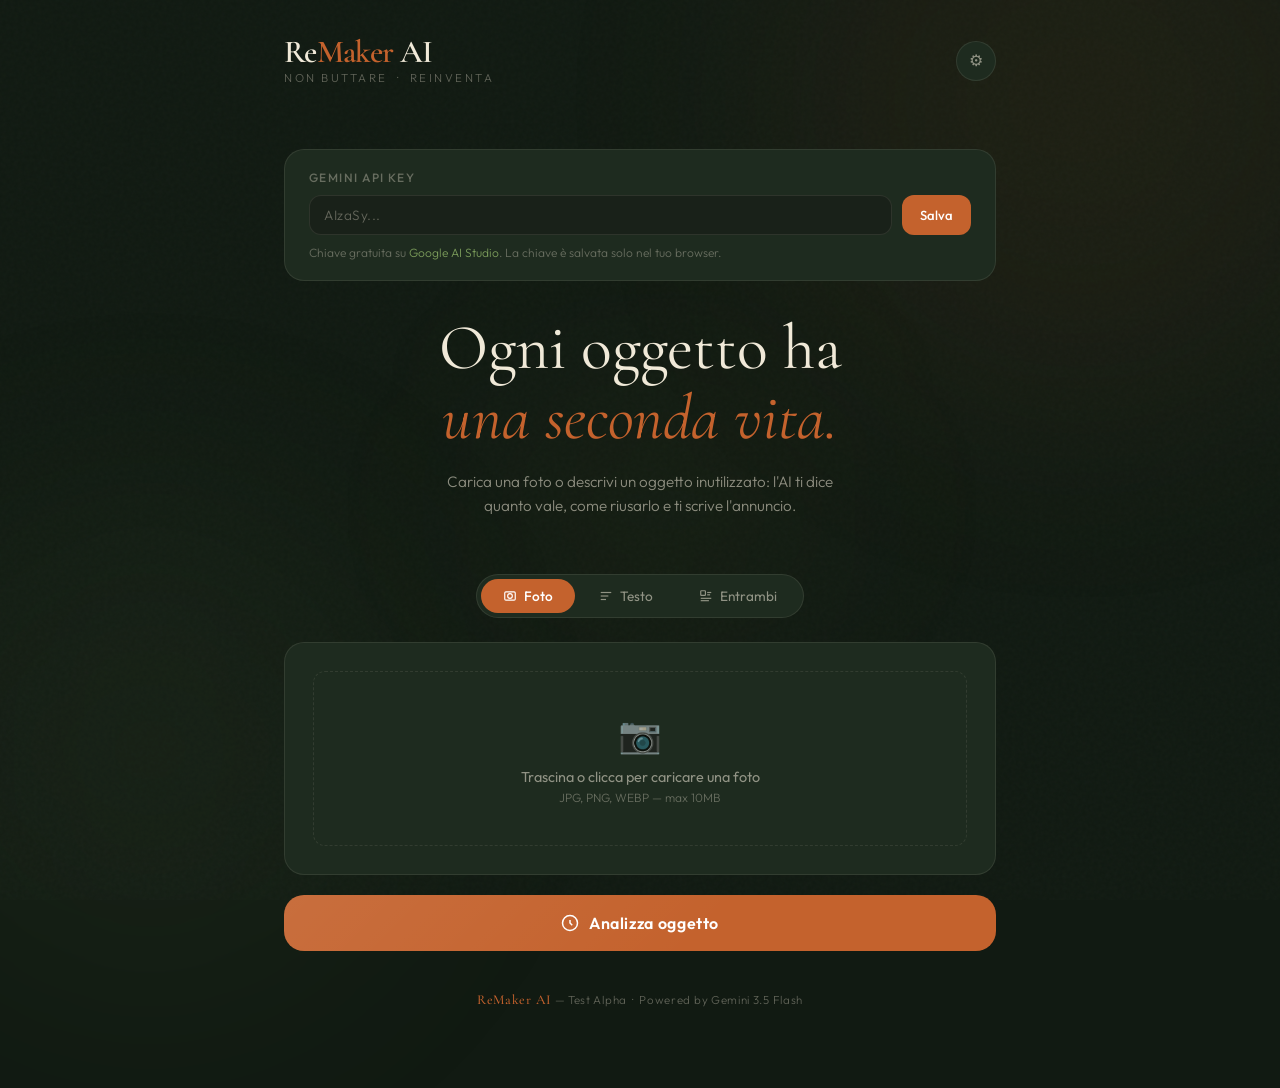
==== remaker-test.html @ a9995016 "Update remaker-test.html" ====
<!DOCTYPE html>
<html lang="it">
<head>
  <meta charset="UTF-8">
  <meta name="viewport" content="width=device-width, initial-scale=1.0, maximum-scale=1.0">
  <title>ReMaker AI — Non buttare. Reinventa.</title>
  <link rel="preconnect" href="https://fonts.googleapis.com">
  <link rel="preconnect" href="https://fonts.gstatic.com" crossorigin>
  <link href="https://fonts.googleapis.com/css2?family=Cormorant+Garamond:ital,wght@0,300;0,400;0,500;0,600;1,300;1,400;1,500&family=Outfit:wght@300;400;500;600&display=swap" rel="stylesheet">

  <style>
    :root {
      --bg:        #111A12;
      --bg2:       #192119;
      --surface:   #1E2B1F;
      --surface2:  #243325;
      --border:    rgba(196,190,170,0.12);
      --cream:     #F0E9D8;
      --cream-dim: rgba(240,233,216,0.55);
      --cream-sub: rgba(240,233,216,0.35);
      --terra:     #C4622D;
      --terra-dim: rgba(196,98,45,0.18);
      --terra-glow:rgba(196,98,45,0.35);
      --olive:     #7A9B5A;
      --olive-dim: rgba(122,155,90,0.15);
      --gold:      #C9A84C;
      --gold-dim:  rgba(201,168,76,0.15);
      --r:         12px;
      --r2:        20px;
    }

    *, *::before, *::after { box-sizing: border-box; margin: 0; padding: 0; }

    html { scroll-behavior: smooth; }

    html, body {
      overflow-x: hidden;
      max-width: 100%;
    }
    body {
      font-family: 'Outfit', sans-serif;
      background: var(--bg);
      color: var(--cream);
      min-height: 100vh;
      position: relative;
    }

    /* ── Noise texture overlay ── */
    body::before {
      content: '';
      position: fixed;
      inset: 0;
      background-image: url("data:image/svg+xml,%3Csvg viewBox='0 0 256 256' xmlns='http://www.w3.org/2000/svg'%3E%3Cfilter id='noise'%3E%3CfeTurbulence type='fractalNoise' baseFrequency='0.9' numOctaves='4' stitchTiles='stitch'/%3E%3C/filter%3E%3Crect width='100%25' height='100%25' filter='url(%23noise)' opacity='1'/%3E%3C/svg%3E");
      opacity: 0.025;
      pointer-events: none;
      z-index: 0;
    }

    /* ── Background orbs ── */
    .orb {
      position: fixed;
      border-radius: 50%;
      filter: blur(120px);
      pointer-events: none;
      z-index: 0;
    }
    .orb-1 { width: 600px; height: 600px; background: rgba(196,98,45,0.07); top: -200px; right: -100px; }
    .orb-2 { width: 500px; height: 500px; background: rgba(122,155,90,0.06); bottom: -100px; left: -100px; }
    .orb-3 { width: 300px; height: 300px; background: rgba(201,168,76,0.04); top: 40%; left: 40%; }

    /* ── Layout ── */
    .wrap {
      position: relative;
      z-index: 1;
      max-width: 760px;
      margin: 0 auto;
      padding: 0 24px 80px;
    }

    /* ── Header ── */
    header {
      display: flex;
      align-items: center;
      justify-content: space-between;
      padding: 36px 0 0;
      margin-bottom: 64px;
    }

    .logo-wrap { display: flex; flex-direction: column; gap: 2px; }

    .logo {
      font-family: 'Cormorant Garamond', serif;
      font-size: 2rem;
      font-weight: 600;
      letter-spacing: -0.02em;
      color: var(--cream);
      line-height: 1;
    }

    .logo span {
      color: var(--terra);
    }

    .tagline {
      font-size: 0.72rem;
      font-weight: 300;
      letter-spacing: 0.22em;
      text-transform: uppercase;
      color: var(--cream-sub);
    }

    .btn-settings {
      background: var(--surface);
      border: 1px solid var(--border);
      color: var(--cream-dim);
      width: 40px; height: 40px;
      border-radius: 50%;
      cursor: pointer;
      display: flex; align-items: center; justify-content: center;
      transition: all 0.2s;
      font-size: 1rem;
      flex-shrink: 0;
    }
    .btn-settings:hover { border-color: var(--terra); color: var(--terra); }

    /* ── Hero copy ── */
    .hero {
      text-align: center;
      margin-bottom: 56px;
    }
    .hero h1 {
      font-family: 'Cormorant Garamond', serif;
      font-size: clamp(2.6rem, 6vw, 4rem);
      font-weight: 400;
      line-height: 1.1;
      color: var(--cream);
      margin-bottom: 16px;
    }
    .hero h1 em {
      font-style: italic;
      color: var(--terra);
    }
    .hero p {
      font-size: 0.95rem;
      font-weight: 300;
      color: var(--cream-dim);
      max-width: 420px;
      margin: 0 auto;
      line-height: 1.6;
    }

    /* ── API Key Panel ── */
    .api-panel {
      background: var(--surface);
      border: 1px solid var(--border);
      border-radius: var(--r2);
      padding: 20px 24px;
      margin-bottom: 32px;
      display: none;
    }
    .api-panel.open { display: block; animation: fadeIn 0.2s ease; }
    .api-panel label {
      display: block;
      font-size: 0.75rem;
      font-weight: 500;
      letter-spacing: 0.12em;
      text-transform: uppercase;
      color: var(--cream-sub);
      margin-bottom: 10px;
    }
    .api-row {
      display: flex;
      gap: 10px;
    }
    .api-row input {
      flex: 1;
      background: var(--bg2);
      border: 1px solid var(--border);
      border-radius: var(--r);
      padding: 10px 14px;
      font-family: 'Outfit', sans-serif;
      font-size: 0.85rem;
      color: var(--cream);
      outline: none;
      transition: border-color 0.2s;
      font-weight: 300;
      letter-spacing: 0.04em;
    }
    .api-row input:focus { border-color: var(--terra); }
    .api-row input::placeholder { color: var(--cream-sub); }
    .btn-save-api {
      background: var(--terra);
      border: none;
      border-radius: var(--r);
      padding: 10px 18px;
      color: white;
      font-family: 'Outfit', sans-serif;
      font-size: 0.82rem;
      font-weight: 500;
      cursor: pointer;
      transition: opacity 0.2s;
      white-space: nowrap;
    }
    .btn-save-api:hover { opacity: 0.85; }
    .api-hint {
      margin-top: 10px;
      font-size: 0.75rem;
      color: var(--cream-sub);
      font-weight: 300;
    }
    .api-hint a { color: var(--olive); text-decoration: none; }
    .api-hint a:hover { text-decoration: underline; }

    /* ── Input mode toggle ── */
    .mode-toggle {
      display: flex;
      background: var(--surface);
      border: 1px solid var(--border);
      border-radius: 999px;
      padding: 4px;
      margin: 0 auto 24px;
      width: fit-content;
      gap: 2px;
    }
    .mode-btn {
      padding: 8px 22px;
      border-radius: 999px;
      border: none;
      background: transparent;
      color: var(--cream-dim);
      font-family: 'Outfit', sans-serif;
      font-size: 0.85rem;
      font-weight: 400;
      cursor: pointer;
      transition: all 0.25s;
      display: flex;
      align-items: center;
      gap: 7px;
    }
    .mode-btn.active {
      background: var(--terra);
      color: white;
      font-weight: 500;
    }

    /* ── Input card ── */
    .input-card {
      background: var(--surface);
      border: 1px solid var(--border);
      border-radius: var(--r2);
      padding: 28px;
      margin-bottom: 20px;
      transition: border-color 0.3s;
    }

    /* Drop zone */
    .drop-zone {
      border: 1.5px dashed var(--border);
      border-radius: var(--r);
      padding: 40px 20px;
      text-align: center;
      cursor: pointer;
      transition: all 0.25s;
      position: relative;
    }
    .drop-zone:hover, .drop-zone.dragover {
      border-color: var(--terra);
      background: var(--terra-dim);
    }
    .drop-zone input[type="file"] {
      position: absolute;
      inset: 0;
      opacity: 0;
      cursor: pointer;
      width: 100%;
      height: 100%;
    }
    .drop-icon {
      font-size: 2.2rem;
      margin-bottom: 12px;
      opacity: 0.6;
    }
    .drop-text-main {
      font-size: 0.9rem;
      font-weight: 400;
      color: var(--cream-dim);
      margin-bottom: 4px;
    }
    .drop-text-sub {
      font-size: 0.75rem;
      color: var(--cream-sub);
      font-weight: 300;
    }

    .preview-wrap {
      position: relative;
      border-radius: var(--r);
      overflow: hidden;
    }
    .preview-wrap img {
      width: 100%;
      max-height: 320px;
      object-fit: cover;
      display: block;
      border-radius: var(--r);
    }
    .preview-remove {
      position: absolute;
      top: 10px; right: 10px;
      background: rgba(0,0,0,0.6);
      border: none;
      border-radius: 50%;
      width: 30px; height: 30px;
      color: white;
      cursor: pointer;
      font-size: 1rem;
      display: flex; align-items: center; justify-content: center;
      transition: background 0.2s;
    }
    .preview-remove:hover { background: var(--terra); }

    /* Text input */
    .text-input-area {
      width: 100%;
      background: var(--bg2);
      border: 1.5px solid var(--border);
      border-radius: var(--r);
      padding: 16px 18px;
      font-family: 'Outfit', sans-serif;
      font-size: 0.9rem;
      font-weight: 300;
      color: var(--cream);
      outline: none;
      resize: none;
      min-height: 140px;
      line-height: 1.6;
      transition: border-color 0.2s;
    }
    .text-input-area:focus { border-color: var(--terra); }
    .text-input-area::placeholder { color: var(--cream-sub); }

    .input-helper {
      margin-top: 10px;
      font-size: 0.75rem;
      color: var(--cream-sub);
      font-weight: 300;
    }

    /* Combined mode: foto + nota */
    .combo-divider {
      display: flex;
      align-items: center;
      gap: 12px;
      margin: 20px 0;
    }
    .combo-divider span {
      font-size: 0.72rem;
      letter-spacing: 0.15em;
      text-transform: uppercase;
      color: var(--cream-sub);
      white-space: nowrap;
    }
    .combo-divider::before, .combo-divider::after {
      content: '';
      flex: 1;
      height: 1px;
      background: var(--border);
    }

    /* ── CTA Button ── */
    .btn-analyze {
      width: 100%;
      background: var(--terra);
      border: none;
      border-radius: var(--r2);
      padding: 18px;
      font-family: 'Outfit', sans-serif;
      font-size: 1rem;
      font-weight: 600;
      letter-spacing: 0.04em;
      color: white;
      cursor: pointer;
      display: flex;
      align-items: center;
      justify-content: center;
      gap: 10px;
      transition: all 0.25s;
      position: relative;
      overflow: hidden;
    }
    .btn-analyze::before {
      content: '';
      position: absolute;
      inset: 0;
      background: linear-gradient(135deg, rgba(255,255,255,0.08) 0%, transparent 60%);
    }
    .btn-analyze:hover { transform: translateY(-1px); box-shadow: 0 8px 32px var(--terra-glow); }
    .btn-analyze:active { transform: translateY(0); }
    .btn-analyze:disabled { opacity: 0.5; cursor: not-allowed; transform: none; box-shadow: none; }

    /* ── Scan Animation ── */
    .scan-state {
      display: none;
      text-align: center;
      padding: 60px 20px;
    }
    .scan-state.visible { display: block; animation: fadeIn 0.4s ease; }

    .scanner {
      width: 120px; height: 120px;
      margin: 0 auto 32px;
      position: relative;
    }
    .scanner-ring {
      position: absolute;
      inset: 0;
      border: 2px solid var(--terra);
      border-radius: 50%;
      border-top-color: transparent;
      animation: spin 1.2s linear infinite;
    }
    .scanner-ring-2 {
      position: absolute;
      inset: 12px;
      border: 1px solid rgba(196,98,45,0.3);
      border-radius: 50%;
      border-bottom-color: transparent;
      animation: spin 2s linear infinite reverse;
    }
    .scanner-dot {
      position: absolute;
      top: 50%; left: 50%;
      transform: translate(-50%, -50%);
      width: 12px; height: 12px;
      background: var(--terra);
      border-radius: 50%;
      animation: pulse 1.5s ease-in-out infinite;
    }
    .scan-label {
      font-size: 0.85rem;
      font-weight: 300;
      color: var(--cream-sub);
      letter-spacing: 0.08em;
    }
    .scan-label span {
      display: inline-block;
      animation: dots 1.5s steps(4, end) infinite;
    }

    /* ── Results ── */
    .results {
      display: none;
      animation: fadeUp 0.5s ease;
    }
    .results.visible { display: block; }

    .results-header {
      display: flex;
      align-items: center;
      justify-content: space-between;
      margin-bottom: 24px;
    }
    .results-title {
      font-family: 'Cormorant Garamond', serif;
      font-size: 1.6rem;
      font-weight: 400;
    }
    .btn-reset {
      background: none;
      border: 1px solid var(--border);
      border-radius: 999px;
      padding: 6px 16px;
      color: var(--cream-sub);
      font-family: 'Outfit', sans-serif;
      font-size: 0.78rem;
      cursor: pointer;
      transition: all 0.2s;
    }
    .btn-reset:hover { border-color: var(--cream-dim); color: var(--cream-dim); }

    /* Object card */
    .obj-card {
      background: var(--surface);
      border: 1px solid var(--border);
      border-radius: var(--r2);
      padding: 24px 28px;
      margin-bottom: 16px;
      display: flex;
      align-items: center;
      gap: 20px;
    }
    .obj-emoji { font-size: 2.4rem; flex-shrink: 0; }
    .obj-info { flex: 1; }
    .obj-name {
      font-family: 'Cormorant Garamond', serif;
      font-size: 1.5rem;
      font-weight: 500;
      line-height: 1.2;
      margin-bottom: 4px;
    }
    .obj-meta {
      display: flex;
      gap: 8px;
      flex-wrap: wrap;
    }
    .tag {
      font-size: 0.7rem;
      font-weight: 500;
      letter-spacing: 0.1em;
      text-transform: uppercase;
      padding: 3px 10px;
      border-radius: 999px;
      border: 1px solid;
    }
    .tag-cat { border-color: rgba(122,155,90,0.4); color: var(--olive); background: var(--olive-dim); }
    .tag-cond { border-color: rgba(201,168,76,0.4); color: var(--gold); background: var(--gold-dim); }

    /* Value card */
    .value-card {
      background: var(--surface);
      border: 1px solid var(--border);
      border-radius: var(--r2);
      padding: 24px 28px;
      margin-bottom: 16px;
    }
    .card-label {
      font-size: 0.72rem;
      font-weight: 500;
      letter-spacing: 0.18em;
      text-transform: uppercase;
      color: var(--cream-sub);
      margin-bottom: 14px;
    }
    .value-range {
      display: flex;
      align-items: baseline;
      gap: 8px;
      margin-bottom: 12px;
    }
    .value-min, .value-max {
      font-family: 'Cormorant Garamond', serif;
      font-size: 2rem;
      font-weight: 500;
      color: var(--terra);
    }
    .value-sep {
      font-family: 'Cormorant Garamond', serif;
      font-size: 1.2rem;
      color: var(--cream-sub);
    }
    .value-bar {
      height: 4px;
      background: var(--surface2);
      border-radius: 2px;
      overflow: hidden;
      margin-bottom: 10px;
    }
    .value-bar-fill {
      height: 100%;
      background: linear-gradient(90deg, var(--olive), var(--terra));
      border-radius: 2px;
      width: 0;
      transition: width 1s ease 0.3s;
    }
    .value-note {
      font-size: 0.78rem;
      color: var(--cream-sub);
      font-weight: 300;
      font-style: italic;
    }

    /* Ideas section */
    .ideas-section { margin-bottom: 16px; }
    .ideas-section .card-label { margin-bottom: 14px; }
    .ideas-grid {
      display: grid;
      grid-template-columns: 1fr 1fr;
      gap: 12px;
    }
    @media (max-width: 520px) {
      .ideas-grid { grid-template-columns: 1fr; }
      .wrap { padding: 0 16px 80px; }
      .history-section { padding: 0 16px; }
      .nav { padding: 0 16px; }
      .hero h1 { font-size: 2rem; }
      .mode-btns { gap: 6px; }
      .btn-mode { padding: 8px 12px; font-size: 0.8rem; }
      .publish-btns { gap: 6px; }
      .btn-publish { padding: 6px 10px; font-size: 0.75rem; }
      .obj-card { gap: 12px; }
      .obj-emoji { font-size: 2.2rem; }
      .listing-card { padding: 18px 16px; }
      .value-card { padding: 18px 16px; }
      .idea-card { padding: 14px 14px; }
      .history-item { padding: 10px 12px; gap: 10px; }
    }

    .idea-card {
      background: var(--surface);
      border: 1px solid var(--border);
      border-radius: var(--r);
      padding: 16px 18px;
      transition: all 0.2s;
      cursor: default;
    }
    .idea-card:hover {
      border-color: rgba(196,98,45,0.3);
      transform: translateY(-2px);
    }
    .idea-top {
      display: flex;
      align-items: flex-start;
      justify-content: space-between;
      gap: 8px;
      margin-bottom: 8px;
    }
    .idea-title {
      font-size: 0.88rem;
      font-weight: 500;
      line-height: 1.3;
      flex: 1;
    }
    .tag-idea {
      font-size: 0.62rem;
      font-weight: 600;
      letter-spacing: 0.1em;
      text-transform: uppercase;
      padding: 2px 8px;
      border-radius: 999px;
      white-space: nowrap;
      flex-shrink: 0;
    }
    .tag-vendi   { background: rgba(201,168,76,0.15); color: var(--gold); border: 1px solid rgba(201,168,76,0.3); }
    .tag-dona    { background: rgba(122,155,90,0.15); color: var(--olive); border: 1px solid rgba(122,155,90,0.3); }
    .tag-trasforma { background: rgba(196,98,45,0.15); color: var(--terra); border: 1px solid rgba(196,98,45,0.3); }
    .tag-ripara  { background: rgba(100,160,200,0.12); color: #7ab8d4; border: 1px solid rgba(100,160,200,0.25); }

    .idea-desc {
      font-size: 0.78rem;
      color: var(--cream-dim);
      font-weight: 300;
      line-height: 1.5;
    }
    .diff-dots {
      display: flex;
      gap: 3px;
      margin-top: 10px;
    }
    .diff-dot {
      width: 5px; height: 5px;
      border-radius: 50%;
      background: var(--surface2);
      border: 1px solid var(--border);
    }
    .diff-dot.active { background: var(--terra); border-color: var(--terra); }

    /* Listing card */
    .listing-card {
      background: var(--surface);
      border: 1px solid var(--border);
      border-radius: var(--r2);
      padding: 24px 28px;
      margin-bottom: 16px;
    }
    .listing-head {
      display: flex;
      justify-content: space-between;
      align-items: center;
      margin-bottom: 14px;
    }
    .listing-title {
      font-family: 'Cormorant Garamond', serif;
      font-size: 1.25rem;
      font-weight: 500;
      line-height: 1.3;
    }
    .btn-copy {
      background: none;
      border: 1px solid var(--border);
      border-radius: var(--r);
      padding: 6px 14px;
      color: var(--cream-sub);
      font-family: 'Outfit', sans-serif;
      font-size: 0.75rem;
      cursor: pointer;
      transition: all 0.2s;
      display: flex;
      align-items: center;
      gap: 6px;
      flex-shrink: 0;
    }
    .btn-copy:hover { border-color: var(--terra); color: var(--terra); }
    .btn-copy.copied { border-color: var(--olive); color: var(--olive); }

    .listing-body {
      font-size: 0.85rem;
      color: var(--cream-dim);
      font-weight: 300;
      line-height: 1.7;
      white-space: pre-wrap;
      background: var(--bg2);
      border-radius: var(--r);
      padding: 14px 16px;
      margin-bottom: 14px;
    }
    .listing-price {
      display: flex;
      align-items: center;
      gap: 10px;
    }
    .listing-price-label {
      font-size: 0.75rem;
      color: var(--cream-sub);
      text-transform: uppercase;
      letter-spacing: 0.1em;
    }
    .listing-price-val {
      font-family: 'Cormorant Garamond', serif;
      font-size: 1.3rem;
      font-weight: 500;
      color: var(--terra);
    }
    .hashtags {
      display: flex;
      flex-wrap: wrap;
      gap: 6px;
      margin-top: 12px;
    }
    .hashtag {
      font-size: 0.72rem;
      color: var(--olive);
      background: var(--olive-dim);
      border: 1px solid rgba(122,155,90,0.25);
      border-radius: 999px;
      padding: 3px 10px;
      font-weight: 400;
    }

    /* Error */
    .error-box {
      display: none;
      background: rgba(196,98,45,0.1);
      border: 1px solid rgba(196,98,45,0.3);
      border-radius: var(--r);
      padding: 14px 18px;
      margin-top: 16px;
      font-size: 0.85rem;
      color: #e8856a;
      font-weight: 300;
      line-height: 1.5;
    }
    .error-box.visible { display: block; }

    /* Footer */
    footer {
      text-align: center;
      padding: 40px 0 0;
      font-size: 0.72rem;
      color: var(--cream-sub);
      font-weight: 300;
      letter-spacing: 0.06em;
    }
    footer strong {
      color: var(--terra);
      font-weight: 500;
      font-family: 'Cormorant Garamond', serif;
      font-size: 0.85rem;
    }

    /* ── Animations ── */
    @keyframes spin {
      to { transform: rotate(360deg); }
    }
    @keyframes pulse {
      0%, 100% { opacity: 1; transform: translate(-50%, -50%) scale(1); }
      50% { opacity: 0.4; transform: translate(-50%, -50%) scale(0.6); }
    }
    @keyframes dots {
      0%   { content: ''; }
      25%  { content: '.'; }
      50%  { content: '..'; }
      75%  { content: '...'; }
    }
    @keyframes fadeIn {
      from { opacity: 0; }
      to   { opacity: 1; }
    }
    @keyframes fadeUp {
      from { opacity: 0; transform: translateY(20px); }
      to   { opacity: 1; transform: translateY(0); }
    }

    /* ── File protocol banner ── */
    .file-banner {
      display: none;
      position: fixed;
      top: 0; left: 0; right: 0;
      background: var(--terra);
      color: white;
      padding: 12px 20px;
      font-size: 0.82rem;
      font-weight: 400;
      text-align: center;
      z-index: 200;
      line-height: 1.5;
    }
    .file-banner.show { display: block; }
    .file-banner strong { font-weight: 600; }
    .file-banner code {
      background: rgba(0,0,0,0.25);
      border-radius: 4px;
      padding: 1px 7px;
      font-size: 0.8rem;
      font-family: monospace;
    }

    /* ── Ricambi & Accessori ── */
    .spare-card {
      background: var(--surface);
      border: 1px solid var(--border);
      border-radius: var(--r2);
      padding: 24px 28px;
      margin-bottom: 16px;
    }
    .spare-desc {
      font-size: 0.83rem;
      color: var(--cream-dim);
      margin-bottom: 16px;
      line-height: 1.5;
    }
    .spare-chips {
      display: flex;
      flex-wrap: wrap;
      gap: 8px;
      margin-bottom: 18px;
    }
    .spare-chip {
      background: var(--surface2);
      border: 1px solid var(--border);
      border-radius: 999px;
      padding: 5px 14px;
      font-size: 0.78rem;
      color: var(--cream);
      cursor: pointer;
      transition: all 0.2s;
      font-family: 'Outfit', sans-serif;
    }
    .spare-chip:hover { border-color: var(--accent); color: var(--accent); }
    .spare-chip.active { background: var(--accent); border-color: var(--accent); color: #fff; }
    .spare-markets {
      display: flex;
      flex-wrap: wrap;
      gap: 8px;
    }
    .spare-market-btn {
      display: flex;
      align-items: center;
      gap: 6px;
      text-decoration: none;
      border: 1px solid var(--border);
      border-radius: 999px;
      padding: 7px 14px;
      font-size: 0.8rem;
      font-family: 'Outfit', sans-serif;
      font-weight: 500;
      color: var(--cream);
      background: var(--surface2);
      transition: all 0.2s;
    }
    .spare-market-btn:hover { transform: translateY(-1px); box-shadow: 0 4px 12px rgba(0,0,0,0.3); border-color: var(--accent); color: var(--accent); }

    /* ── Publish buttons ── */
    .publish-label {
      font-size: 0.72rem;
      color: var(--cream-dim);
      text-transform: uppercase;
      letter-spacing: 0.08em;
      margin-top: 18px;
      margin-bottom: 10px;
    }
    .publish-btns {
      display: flex;
      flex-wrap: wrap;
      gap: 8px;
    }
    .btn-publish {
      display: flex;
      align-items: center;
      gap: 6px;
      border: 1px solid var(--border);
      border-radius: 999px;
      padding: 7px 14px;
      font-size: 0.8rem;
      font-family: 'Outfit', sans-serif;
      font-weight: 500;
      cursor: pointer;
      transition: all 0.2s;
      background: var(--surface2);
      color: var(--cream);
    }
    .btn-publish:hover { transform: translateY(-1px); box-shadow: 0 4px 12px rgba(0,0,0,0.3); }
    .btn-subito:hover  { border-color: #e84118; color: #e84118; }
    .btn-vinted:hover  { border-color: #09b1ba; color: #09b1ba; }
    .btn-meta:hover    { border-color: #1877f2; color: #1877f2; }
    .btn-ebay:hover    { border-color: #e53238; color: #e53238; }

    /* ── History ── */
    .history-section {
      max-width: 640px;
      margin: 0 auto 60px;
      padding: 0 24px;
      display: none;
    }
    .history-section.visible { display: block; }
    .history-header {
      display: flex;
      align-items: center;
      justify-content: space-between;
      margin-bottom: 16px;
    }
    .history-title {
      font-family: 'Outfit', sans-serif;
      font-size: 1rem;
      font-weight: 600;
      color: var(--cream);
      letter-spacing: 0.02em;
    }
    .btn-clear-history {
      background: none;
      border: 1px solid var(--border);
      color: var(--cream-dim);
      font-size: 0.75rem;
      padding: 4px 12px;
      border-radius: 999px;
      cursor: pointer;
      font-family: 'Outfit', sans-serif;
      transition: all 0.2s;
    }
    .btn-clear-history:hover { border-color: var(--accent); color: var(--accent); }
    .history-list { display: flex; flex-direction: column; gap: 10px; }
    .history-item {
      background: var(--surface);
      border: 1px solid var(--border);
      border-radius: 14px;
      padding: 14px 16px;
      display: flex;
      align-items: center;
      gap: 14px;
      cursor: pointer;
      transition: border-color 0.2s, background 0.2s;
    }
    .history-item:hover { border-color: var(--accent); background: var(--surface2); }
    .history-emoji { font-size: 1.8rem; flex-shrink: 0; }
    .history-info { flex: 1; min-width: 0; }
    .history-name {
      font-family: 'Outfit', sans-serif;
      font-weight: 600;
      font-size: 0.9rem;
      color: var(--cream);
      white-space: nowrap;
      overflow: hidden;
      text-overflow: ellipsis;
    }
    .history-meta {
      font-size: 0.75rem;
      color: var(--cream-dim);
      margin-top: 2px;
      display: flex;
      gap: 8px;
      align-items: center;
    }
    .history-price {
      font-family: 'Outfit', sans-serif;
      font-weight: 700;
      font-size: 0.85rem;
      color: var(--accent);
      flex-shrink: 0;
    }
    .history-del {
      background: none;
      border: none;
      color: var(--cream-dim);
      cursor: pointer;
      padding: 4px;
      font-size: 1rem;
      line-height: 1;
      opacity: 0.4;
      transition: opacity 0.2s;
      flex-shrink: 0;
    }
    .history-del:hover { opacity: 1; }

    /* ── Notification toast ── */
    .toast {
      position: fixed;
      bottom: 30px;
      left: 50%;
      transform: translateX(-50%) translateY(20px);
      background: var(--surface2);
      border: 1px solid var(--border);
      border-radius: 999px;
      padding: 10px 20px;
      font-size: 0.82rem;
      color: var(--cream-dim);
      opacity: 0;
      transition: all 0.3s;
      pointer-events: none;
      z-index: 100;
      white-space: nowrap;
      max-width: calc(100vw - 48px);
    }
    .toast.show {
      opacity: 1;
      transform: translateX(-50%) translateY(0);
    }
  </style>
</head>

<body>
  <!-- File:// protocol warning -->
  <div class="file-banner" id="fileBanner">
    ⚠ <strong>Attenzione:</strong> stai aprendo il file direttamente dal disco. Chrome blocca le chiamate API in questo modo.
    Avvia un server locale: apri il Terminale nella cartella del file e digita <code>python3 -m http.server 8080</code>,
    poi vai su <code>http://localhost:8080/remaker-test.html</code>
    — oppure carica il file su <strong>Cloudflare Pages</strong>.
  </div>

  <div class="orb orb-1"></div>
  <div class="orb orb-2"></div>
  <div class="orb orb-3"></div>

  <div class="wrap">

    <!-- Header -->
    <header>
      <div class="logo-wrap">
        <div class="logo">Re<span>Maker</span> AI</div>
        <div class="tagline">Non buttare &nbsp;·&nbsp; Reinventa</div>
      </div>
      <button class="btn-settings" id="btnSettings" title="Impostazioni API">⚙</button>
    </header>

    <!-- API Key panel -->
    <div class="api-panel" id="apiPanel">
      <label>Gemini API Key</label>
      <div class="api-row">
        <input type="password" id="apiKeyInput" placeholder="AIzaSy..." autocomplete="off">
        <button class="btn-save-api" onclick="saveApiKey()">Salva</button>
      </div>
      <div class="api-hint">
        Chiave gratuita su <a href="https://aistudio.google.com/app/apikey" target="_blank">Google AI Studio</a>.
        La chiave è salvata solo nel tuo browser.
      </div>
    </div>

    <!-- Hero -->
    <div class="hero">
      <h1>Ogni oggetto ha<br><em>una seconda vita.</em></h1>
      <p>Carica una foto o descrivi un oggetto inutilizzato: l'AI ti dice quanto vale, come riusarlo e ti scrive l'annuncio.</p>
    </div>

    <!-- Input section -->
    <div id="inputSection">

      <!-- Mode toggle -->
      <div class="mode-toggle">
        <button class="mode-btn active" id="btnFoto" onclick="setMode('foto')">
          <svg width="14" height="14" viewBox="0 0 24 24" fill="none" stroke="currentColor" stroke-width="2"><rect x="3" y="5" width="18" height="14" rx="2"/><circle cx="12" cy="12" r="4"/></svg>
          Foto
        </button>
        <button class="mode-btn" id="btnTesto" onclick="setMode('testo')">
          <svg width="14" height="14" viewBox="0 0 24 24" fill="none" stroke="currentColor" stroke-width="2"><line x1="3" y1="6" x2="21" y2="6"/><line x1="3" y1="12" x2="16" y2="12"/><line x1="3" y1="18" x2="12" y2="18"/></svg>
          Testo
        </button>
        <button class="mode-btn" id="btnEntrambi" onclick="setMode('entrambi')">
          <svg width="14" height="14" viewBox="0 0 24 24" fill="none" stroke="currentColor" stroke-width="2"><rect x="3" y="3" width="8" height="8" rx="1"/><line x1="14" y1="6" x2="21" y2="6"/><line x1="14" y1="10" x2="19" y2="10"/><line x1="3" y1="16" x2="21" y2="16"/><line x1="3" y1="20" x2="17" y2="20"/></svg>
          Entrambi
        </button>
      </div>

      <div class="input-card">
        <!-- Photo input -->
        <div id="photoSection">
          <div class="drop-zone" id="dropZone">
            <input type="file" accept="image/*" id="fileInput" onchange="handleFile(this.files[0])">
            <div class="drop-icon">📷</div>
            <div class="drop-text-main">Trascina o clicca per caricare una foto</div>
            <div class="drop-text-sub">JPG, PNG, WEBP — max 10MB</div>
          </div>
          <div id="previewSection" style="display:none">
            <div class="preview-wrap">
              <img id="previewImg" src="" alt="anteprima">
              <button class="preview-remove" onclick="removeImage()" title="Rimuovi">✕</button>
            </div>
          </div>
        </div>

        <!-- Divider (entrambi mode) -->
        <div class="combo-divider" id="comboDivider" style="display:none">
          <span>aggiungi una nota</span>
        </div>

        <!-- Text input -->
        <div id="textSection" style="display:none">
          <textarea class="text-input-area" id="textInput"
            placeholder="es. Vecchia chitarra acustica anni '80, corde rotte, qualche graffio sulla cassa, custodia originale inclusa..."></textarea>
          <div class="input-helper">Più dettagli dai, migliori saranno le idee.</div>
        </div>
      </div>

      <button class="btn-analyze" id="btnAnalyze" onclick="analyze()">
        <svg width="18" height="18" viewBox="0 0 24 24" fill="none" stroke="currentColor" stroke-width="2">
          <circle cx="12" cy="12" r="10"/>
          <path d="M12 8v4l3 3"/>
        </svg>
        Analizza oggetto
      </button>

      <div class="error-box" id="errorBox"></div>
    </div>

    <!-- Scan loading -->
    <div class="scan-state" id="scanState">
      <div class="scanner">
        <div class="scanner-ring"></div>
        <div class="scanner-ring-2"></div>
        <div class="scanner-dot"></div>
      </div>
      <div class="scan-label">Analisi in corso<span>...</span></div>
    </div>

    <!-- Results -->
    <div class="results" id="results">
      <div class="results-header">
        <div class="results-title">Ecco cosa puoi fare</div>
        <button class="btn-reset" onclick="reset()">↩ Nuovo oggetto</button>
      </div>

      <!-- Object identification -->
      <div class="obj-card" id="objCard">
        <div class="obj-emoji" id="objEmoji">📦</div>
        <div class="obj-info">
          <div class="obj-name" id="objName">—</div>
          <div class="obj-meta">
            <span class="tag tag-cat" id="objCat">—</span>
            <span class="tag tag-cond" id="objCond">—</span>
          </div>
        </div>
      </div>

      <!-- Value estimate -->
      <div class="value-card">
        <div class="card-label">💰 Stima di mercato</div>
        <div class="value-range">
          <span class="value-min" id="valMin">—</span>
          <span class="value-sep">—</span>
          <span class="value-max" id="valMax">—</span>
          <span style="font-size:0.85rem;color:var(--cream-sub);margin-left:4px">EUR</span>
        </div>
        <div class="value-bar"><div class="value-bar-fill" id="valBar"></div></div>
        <div class="value-note" id="valNote">—</div>
      </div>

      <!-- Ideas -->
      <div class="ideas-section">
        <div class="card-label">♻️ Idee di riuso</div>
        <div class="ideas-grid" id="ideasGrid"></div>
      </div>

      <!-- Listing -->
      <div class="listing-card" id="listingCard">
        <div class="card-label">📝 Annuncio pronto</div>
        <div class="listing-head">
          <div class="listing-title" id="listingTitle">—</div>
          <button class="btn-copy" id="btnCopy" onclick="copyListing()">
            <svg width="12" height="12" viewBox="0 0 24 24" fill="none" stroke="currentColor" stroke-width="2"><rect x="9" y="9" width="13" height="13" rx="2"/><path d="M5 15H4a2 2 0 01-2-2V4a2 2 0 012-2h9a2 2 0 012 2v1"/></svg>
            Copia
          </button>
        </div>
        <div class="listing-body" id="listingBody">—</div>
        <div class="listing-price">
          <span class="listing-price-label">Prezzo consigliato</span>
          <span class="listing-price-val" id="listingPrice">—</span>
        </div>
        <div class="hashtags" id="hashtags"></div>
        <div class="publish-label">Pubblica su</div>
        <div class="publish-btns">
          <button class="btn-publish btn-subito" onclick="publishTo('subito')">
            <img src="https://www.subito.it/favicon.ico" width="14" height="14" onerror="this.style.display='none'"> Subito.it
          </button>
          <button class="btn-publish btn-vinted" onclick="publishTo('vinted')">
            <img src="https://www.vinted.it/favicon.ico" width="14" height="14" onerror="this.style.display='none'"> Vinted
          </button>
          <button class="btn-publish btn-meta" onclick="publishTo('meta')">
            <img src="https://www.facebook.com/favicon.ico" width="14" height="14" onerror="this.style.display='none'"> Marketplace
          </button>
          <button class="btn-publish btn-ebay" onclick="publishTo('ebay')">
            <img src="https://www.ebay.it/favicon.ico" width="14" height="14" onerror="this.style.display='none'"> eBay
          </button>
        </div>
      </div>

      <!-- Ricambi & Accessori -->
      <div class="spare-card" id="spareCard" style="display:none">
        <div class="card-label">🔧 Ricambi & Accessori</div>
        <div class="spare-desc">Trova online pezzi di ricambio e accessori compatibili per questo oggetto.</div>
        <div class="spare-chips" id="spareChips"></div>
        <div class="spare-markets" id="spareMarkets"></div>
      </div>

    </div>

    <!-- Footer -->
    <footer>
      <strong>ReMaker AI</strong> — Test Alpha &nbsp;·&nbsp; Powered by Gemini 3.5 Flash
    </footer>

  </div>

  <!-- History -->
  <div class="history-section" id="historySection">
    <div class="history-header">
      <div class="history-title">🕒 Cronologia scansioni</div>
      <button class="btn-clear-history" onclick="clearHistory()">Cancella tutto</button>
    </div>
    <div class="history-list" id="historyList"></div>
  </div>

  <!-- Toast notification -->
  <div class="toast" id="toast"></div>

  <script>
    // ── State ──────────────────────────────────────────────────────────
    let currentMode = 'foto';
    let imageBase64 = null;
    let imageMimeType = null;
    let currentListingText = '';

    // ── API Key ─────────────────────────────────────────────────────────
    function saveApiKey() {
      const key = document.getElementById('apiKeyInput').value.trim();
      if (!key) return;
      localStorage.setItem('rm_gemini_key', key);
      showToast('✓ API Key salvata');
      document.getElementById('apiPanel').classList.remove('open');
    }

    function getApiKey() {
      return localStorage.getItem('rm_gemini_key') || '';
    }

    document.getElementById('btnSettings').addEventListener('click', () => {
      const panel = document.getElementById('apiPanel');
      panel.classList.toggle('open');
      if (panel.classList.contains('open')) {
        const saved = getApiKey();
        if (saved) document.getElementById('apiKeyInput').value = saved;
        document.getElementById('apiKeyInput').focus();
      }
    });

    // ── Mode toggle ─────────────────────────────────────────────────────
    function setMode(mode) {
      currentMode = mode;
      document.getElementById('btnFoto').classList.toggle('active', mode === 'foto');
      document.getElementById('btnTesto').classList.toggle('active', mode === 'testo');
      document.getElementById('btnEntrambi').classList.toggle('active', mode === 'entrambi');

      document.getElementById('photoSection').style.display =
        (mode === 'foto' || mode === 'entrambi') ? 'block' : 'none';
      document.getElementById('textSection').style.display =
        (mode === 'testo' || mode === 'entrambi') ? 'block' : 'none';
      document.getElementById('comboDivider').style.display =
        mode === 'entrambi' ? 'flex' : 'none';

      if (mode === 'testo') {
        document.getElementById('textInput').style.minHeight = '180px';
      } else {
        document.getElementById('textInput').style.minHeight = '100px';
      }
    }

    // ── Image handling ──────────────────────────────────────────────────
    function handleFile(file) {
      if (!file) return;
      if (file.size > 10 * 1024 * 1024) { showError('Immagine troppo grande (max 10MB).'); return; }
      imageMimeType = file.type || 'image/jpeg';
      const reader = new FileReader();
      reader.onload = (e) => {
        const dataUrl = e.target.result;
        imageBase64 = dataUrl.split(',')[1];
        document.getElementById('previewImg').src = dataUrl;
        document.getElementById('dropZone').style.display = 'none';
        document.getElementById('previewSection').style.display = 'block';
      };
      reader.readAsDataURL(file);
    }

    function removeImage() {
      imageBase64 = null; imageMimeType = null;
      document.getElementById('fileInput').value = '';
      document.getElementById('dropZone').style.display = 'block';
      document.getElementById('previewSection').style.display = 'none';
    }

    // Drag & drop
    const dropZone = document.getElementById('dropZone');
    dropZone.addEventListener('dragover', e => { e.preventDefault(); dropZone.classList.add('dragover'); });
    dropZone.addEventListener('dragleave', () => dropZone.classList.remove('dragover'));
    dropZone.addEventListener('drop', e => {
      e.preventDefault(); dropZone.classList.remove('dragover');
      const file = e.dataTransfer.files[0];
      if (file && file.type.startsWith('image/')) handleFile(file);
    });

    // ── Analyze ─────────────────────────────────────────────────────────
    async function analyze() {
      const apiKey = getApiKey();
      if (!apiKey) {
        document.getElementById('apiPanel').classList.add('open');
        showError('Inserisci la tua Gemini API Key nelle impostazioni (⚙).');
        return;
      }

      const textVal = document.getElementById('textInput').value.trim();
      const hasImage = !!imageBase64;
      const hasText = !!textVal;

      if (!hasImage && !hasText) {
        showError('Carica una foto o scrivi una descrizione dell\'oggetto.');
        return;
      }

      hideError();
      showScan(true);

      const parts = [];
      if (hasImage) {
        parts.push({ inline_data: { mime_type: imageMimeType, data: imageBase64 } });
      }

      const prompt = `Sei un esperto di economia circolare e mercato dell'usato italiano.
Analizza ${hasImage ? "l'oggetto in questa immagine" : ""}${hasImage && hasText ? " e considera questa descrizione aggiuntiva" : ""}${!hasImage && hasText ? "questo oggetto descritto" : ""}.
${hasText ? `Descrizione: ${textVal}` : ""}

Rispondi SOLO con righe nel formato CHIAVE=VALORE, una per riga. Nessun testo extra, nessun markdown.

o=nome oggetto
e=emoji singola
c=categoria
k=ottima
vn=numero intero minimo prezzo euro
vx=numero intero massimo prezzo euro
vt=breve nota mercato italiano
i0t=titolo idea 1
i0d=descrizione breve idea 1
i0c=vendi
i1t=titolo idea 2
i1d=descrizione breve idea 2
i1c=dona
i2t=titolo idea 3
i2d=descrizione breve idea 3
i2c=trasforma
i3t=titolo idea 4
i3d=descrizione breve idea 4
i3c=ripara
i4t=titolo idea 5
i4d=descrizione breve idea 5
i4c=vendi
i5t=titolo idea 6
i5d=descrizione breve idea 6
i5c=dona
at=titolo annuncio SEO ottimizzato
ad=testo annuncio persuasivo 2-3 frasi
ap=numero intero prezzo consigliato euro
ah=hashtag1 hashtag2 hashtag3 hashtag4 hashtag5
rq=query di ricerca per ricambi e accessori
r1=nome ricambio o accessorio specifico 1
r2=nome ricambio o accessorio specifico 2
r3=nome ricambio o accessorio specifico 3

Valori per k: ottima, buona, discreta, da_riparare. Valori per i?c: vendi, dona, trasforma, ripara. Contesto italiano. Non aggiungere mai simboli = nei valori.`;

      parts.push({ text: prompt });

      try {
        const res = await fetch(
          `https://generativelanguage.googleapis.com/v1beta/models/gemini-3.5-flash:generateContent?key=${apiKey}`,
          {
            method: 'POST',
            headers: { 'Content-Type': 'application/json' },
            body: JSON.stringify({
              contents: [{ parts }],
              generationConfig: { temperature: 0.7, topK: 40, topP: 0.95, maxOutputTokens: 2048 }
            })
          }
        );

        if (!res.ok) {
          const errData = await res.json().catch(() => ({}));
          throw new Error(errData.error?.message || `Errore API: ${res.status}`);
        }

        const data = await res.json();
        console.log('Gemini raw response:', JSON.stringify(data).slice(0, 500));

        // Controlla blocco safety o risposta vuota
        const finishReason = data.candidates?.[0]?.finishReason;
        if (finishReason === 'SAFETY' || finishReason === 'RECITATION') {
          throw new Error('Contenuto bloccato dai filtri di sicurezza. Prova con una descrizione diversa.');
        }

        const rawText = data.candidates?.[0]?.content?.parts?.[0]?.text || '';
        if (!rawText) {
          const feedback = data.promptFeedback?.blockReason;
          throw new Error(feedback ? `Richiesta bloccata: ${feedback}` : `Risposta vuota dal modello (finishReason: ${finishReason})`);
        }

        // Parser chiave=valore — nessun rischio di JSON errors
        const parsed = {};
        rawText.split('\n').forEach(line => {
          const eq = line.indexOf('=');
          if (eq > 0) {
            const key = line.slice(0, eq).trim();
            const val = line.slice(eq + 1).trim();
            if (key) parsed[key] = val;
          }
        });
        if (!parsed.o && !parsed.e) throw new Error('Risposta non riconosciuta. Riprova.');
        showScan(false);
        renderResults(parsed);
        saveToHistory(parsed);

      } catch (err) {
        showScan(false);
        let msg = err.message || 'Errore sconosciuto.';
        if (err instanceof TypeError && (msg.toLowerCase().includes('fetch') || msg.toLowerCase().includes('network'))) {
          if (window.location.protocol === 'file:') {
            msg = 'Chrome blocca le richieste da file://. Soluzione: apri il Terminale nella cartella del file e digita "python3 -m http.server 8080", poi vai su http://localhost:8080/remaker-test.html — oppure carica il file su Cloudflare Pages.';
          } else {
            msg = 'Errore di rete. Controlla la connessione e riprova.';
          }
        } else if (msg.includes('API_KEY_INVALID') || msg.includes('API key') || msg.includes('400')) {
          msg = 'API Key non valida. Controlla le impostazioni (⚙).';
        } else if (msg.includes('QUOTA') || msg.includes('quota') || msg.includes('429')) {
          msg = 'Quota API esaurita. Riprova tra qualche minuto.';
        }
        showError('⚠ ' + msg);
      }
    }

    // ── Render results ───────────────────────────────────────────────────
    function renderResults(d) {
      // Object
      // Schema flat: chiavi corte per minimizzare errori JSON
      document.getElementById('objEmoji').textContent = d.e || '📦';
      document.getElementById('objName').textContent = d.o || '—';
      document.getElementById('objCat').textContent = d.c || '—';
      const condMap = { ottima:'Ottima', buona:'Buona', discreta:'Discreta', da_riparare:'Da riparare' };
      document.getElementById('objCond').textContent = condMap[d.k] || d.k || '—';

      // Value (vn/vx sono stringhe dal parser k=v, convertiamo)
      const vn = parseInt(d.vn) || 0;
      const vx = parseInt(d.vx) || 0;
      document.getElementById('valMin').textContent = vn ? `€${vn}` : '—';
      document.getElementById('valMax').textContent = vx ? `€${vx}` : '—';
      document.getElementById('valNote').textContent = d.vt || '';
      setTimeout(() => {
        const pct = Math.min((vx / 500) * 100, 100);
        document.getElementById('valBar').style.width = pct + '%';
      }, 100);

      // Ideas — 6 item flat (i0..i5)
      const grid = document.getElementById('ideasGrid');
      grid.innerHTML = '';
      const tagLabel = { vendi:'Vendi', dona:'Dona', trasforma:'Trasforma', ripara:'Ripara' };
      for (let i = 0; i < 6; i++) {
        const t = d[`i${i}t`], desc = d[`i${i}d`], cat = d[`i${i}c`] || 'vendi';
        if (!t) continue;
        grid.innerHTML += `
          <div class="idea-card">
            <div class="idea-top">
              <div class="idea-title">${escHtml(t)}</div>
              <span class="tag-idea tag-${cat}">${tagLabel[cat] || cat}</span>
            </div>
            <div class="idea-desc">${escHtml(desc || '')}</div>
          </div>`;
      }

      // Listing
      document.getElementById('listingTitle').textContent = d.at || '—';
      document.getElementById('listingBody').textContent = d.ad || '—';
      document.getElementById('listingPrice').textContent = d.ap ? `€${parseInt(d.ap)||d.ap}` : '—';

      const hashWrap = document.getElementById('hashtags');
      hashWrap.innerHTML = '';
      (d.ah || '').split(/\s+/).filter(Boolean).forEach(h => {
        const span = document.createElement('span');
        span.className = 'hashtag';
        span.textContent = h.startsWith('#') ? h : '#' + h;
        hashWrap.appendChild(span);
      });

      currentListingText = `${d.at}\n\n${d.ad}\n\nPrezzo: €${d.ap}\n\n${(d.ah||'').split(/\s+/).filter(Boolean).map(h=>h.startsWith('#')?h:'#'+h).join(' ')}`;

      // Ricambi & Accessori — campi flat r1/r2/r3
      const spareCard = document.getElementById('spareCard');
      if (d.rq) {
        spareCard.style.display = 'block';
        const chipsWrap = document.getElementById('spareChips');
        chipsWrap.innerHTML = '';
        const chips = [
          { etichetta: 'Tutti', query: d.rq },
          ...[d.r1, d.r2, d.r3].filter(Boolean).map(r => ({ etichetta: r, query: `${d.o} ${r}` }))
        ];
        chips.forEach((s, i) => {
          const chip = document.createElement('button');
          chip.className = 'spare-chip' + (i === 0 ? ' active' : '');
          chip.textContent = s.etichetta;
          chip.onclick = () => {
            chipsWrap.querySelectorAll('.spare-chip').forEach(c => c.classList.remove('active'));
            chip.classList.add('active');
            renderSpareLinks(s.query);
          };
          chipsWrap.appendChild(chip);
        });
        renderSpareLinks(d.rq);
      } else {
        spareCard.style.display = 'none';
      }

      document.getElementById('inputSection').style.display = 'none';
      document.getElementById('results').classList.add('visible');
      window.scrollTo({ top: 0, behavior: 'smooth' });
    }

    // ── UI helpers ──────────────────────────────────────────────────────
    function showScan(visible) {
      document.getElementById('inputSection').style.display = visible ? 'none' : 'block';
      document.getElementById('scanState').classList.toggle('visible', visible);
      document.getElementById('results').classList.remove('visible');
    }

    function reset() {
      document.getElementById('results').classList.remove('visible');
      document.getElementById('inputSection').style.display = 'block';
      removeImage();
      document.getElementById('textInput').value = '';
      document.getElementById('valBar').style.width = '0';
      window.scrollTo({ top: 0, behavior: 'smooth' });
    }

    function showError(msg) {
      const el = document.getElementById('errorBox');
      el.textContent = msg;
      el.classList.add('visible');
    }
    function hideError() {
      document.getElementById('errorBox').classList.remove('visible');
    }

    function showToast(msg, duration = 2000) {
      const t = document.getElementById('toast');
      t.textContent = msg;
      t.classList.add('show');
      setTimeout(() => t.classList.remove('show'), duration);
    }

    async function copyListing() {
      try {
        await navigator.clipboard.writeText(currentListingText);
        const btn = document.getElementById('btnCopy');
        btn.classList.add('copied');
        btn.innerHTML = '<svg width="12" height="12" viewBox="0 0 24 24" fill="none" stroke="currentColor" stroke-width="2.5"><polyline points="20 6 9 17 4 12"/></svg> Copiato!';
        showToast('✓ Annuncio copiato');
        setTimeout(() => {
          btn.classList.remove('copied');
          btn.innerHTML = '<svg width="12" height="12" viewBox="0 0 24 24" fill="none" stroke="currentColor" stroke-width="2"><rect x="9" y="9" width="13" height="13" rx="2"/><path d="M5 15H4a2 2 0 01-2-2V4a2 2 0 012-2h9a2 2 0 012 2v1"/></svg> Copia';
        }, 2500);
      } catch { showToast('Copia manuale: seleziona il testo'); }
    }

    function escHtml(str) {
      return String(str || '').replace(/&/g,'&amp;').replace(/</g,'&lt;').replace(/>/g,'&gt;').replace(/"/g,'&quot;');
    }

    // ── Spare parts links ───────────────────────────────────────────────
    function renderSpareLinks(query) {
      const q = encodeURIComponent(query);
      const markets = [
        { name: 'Amazon.it',   url: `https://www.amazon.it/s?k=${q}`,                          icon: 'https://www.amazon.it/favicon.ico' },
        { name: 'eBay.it',     url: `https://www.ebay.it/sch/i.html?_nkw=${q}`,               icon: 'https://www.ebay.it/favicon.ico' },
        { name: 'iFixit',      url: `https://www.ifixit.com/Search?query=${q}`,                 icon: 'https://www.ifixit.com/favicon.ico' },
        { name: 'AliExpress',  url: `https://www.aliexpress.com/wholesale?SearchText=${q}`,    icon: 'https://www.aliexpress.com/favicon.ico' },
        { name: 'Subito.it',   url: `https://www.subito.it/annunci-italia/vendita/usato/?q=${q}`, icon: 'https://www.subito.it/favicon.ico' },
      ];
      const wrap = document.getElementById('spareMarkets');
      wrap.innerHTML = markets.map(m => `
        <a class="spare-market-btn" href="${m.url}" target="_blank" rel="noopener">
          <img src="${m.icon}" width="14" height="14" onerror="this.style.display='none'"> ${m.name}
        </a>
      `).join('');
    }

    // ── Publish ─────────────────────────────────────────────────────────
    const MARKETPLACE_URLS = {
      subito:  'https://www.subito.it/annunci-italia/vendita/usato/',
      vinted:  'https://www.vinted.it/items/new',
      meta:    'https://www.facebook.com/marketplace/create/item',
      ebay:    'https://www.ebay.it/sl/sell'
    };

    async function publishTo(market) {
      // 1. Copia il testo negli appunti
      try {
        await navigator.clipboard.writeText(currentListingText);
      } catch {
        // fallback silenzioso — il testo potrebbe non essere copiato
      }
      // 2. Apri il marketplace
      window.open(MARKETPLACE_URLS[market], '_blank', 'noopener');
      // 3. Mostra toast con istruzione
      const names = { subito: 'Subito.it', vinted: 'Vinted', meta: 'Facebook Marketplace', ebay: 'eBay' };
      showToast(`✓ Testo copiato — incolla su ${names[market]}`);
    }

    // ── History ─────────────────────────────────────────────────────────
    const HISTORY_KEY = 'rm_history';
    const HISTORY_MAX = 30;

    function getHistory() {
      try { return JSON.parse(localStorage.getItem(HISTORY_KEY) || '[]'); }
      catch { return []; }
    }

    function saveToHistory(parsed) {
      const list = getHistory();
      const entry = {
        id: Date.now(),
        date: new Date().toLocaleDateString('it-IT', { day:'2-digit', month:'short', hour:'2-digit', minute:'2-digit' }),
        emoji: parsed.emoji || '📦',
        oggetto: parsed.oggetto || 'Oggetto',
        categoria: parsed.categoria || '',
        valMin: parsed.stima_valore?.min ?? null,
        valMax: parsed.stima_valore?.max ?? null,
        data: parsed
      };
      list.unshift(entry);
      if (list.length > HISTORY_MAX) list.splice(HISTORY_MAX);
      localStorage.setItem(HISTORY_KEY, JSON.stringify(list));
      renderHistory();
    }

    function renderHistory() {
      const list = getHistory();
      const section = document.getElementById('historySection');
      const container = document.getElementById('historyList');
      if (!list.length) { section.classList.remove('visible'); return; }
      section.classList.add('visible');
      container.innerHTML = list.map((entry, i) => `
        <div class="history-item" onclick="loadFromHistory(${i})">
          <div class="history-emoji">${escHtml(entry.emoji)}</div>
          <div class="history-info">
            <div class="history-name">${escHtml(entry.oggetto)}</div>
            <div class="history-meta">
              <span>${escHtml(entry.categoria)}</span>
              <span>·</span>
              <span>${escHtml(entry.date)}</span>
            </div>
          </div>
          ${entry.valMin != null ? `<div class="history-price">€${entry.valMin}–${entry.valMax}</div>` : ''}
          <button class="history-del" onclick="event.stopPropagation(); deleteFromHistory(${i})" title="Rimuovi">✕</button>
        </div>
      `).join('');
    }

    function loadFromHistory(index) {
      const list = getHistory();
      if (!list[index]) return;
      renderResults(list[index].data);
    }

    function deleteFromHistory(index) {
      const list = getHistory();
      list.splice(index, 1);
      localStorage.setItem(HISTORY_KEY, JSON.stringify(list));
      renderHistory();
    }

    function clearHistory() {
      if (!confirm('Cancellare tutta la cronologia?')) return;
      localStorage.removeItem(HISTORY_KEY);
      renderHistory();
    }

    // ── Init ─────────────────────────────────────────────────────────────
    setMode('foto');

    window.addEventListener('load', () => {
      // Warn if opened from file:// (Chrome blocks fetch)
      if (window.location.protocol === 'file:') {
        document.getElementById('fileBanner').classList.add('show');
        document.querySelector('.wrap').style.paddingTop = '70px';
      }
      // Show API panel if no key set
      if (!getApiKey()) {
        setTimeout(() => {
          document.getElementById('apiPanel').classList.add('open');
        }, 600);
      }
      // Load history
      renderHistory();
    });
  </script>
</body>
</html>
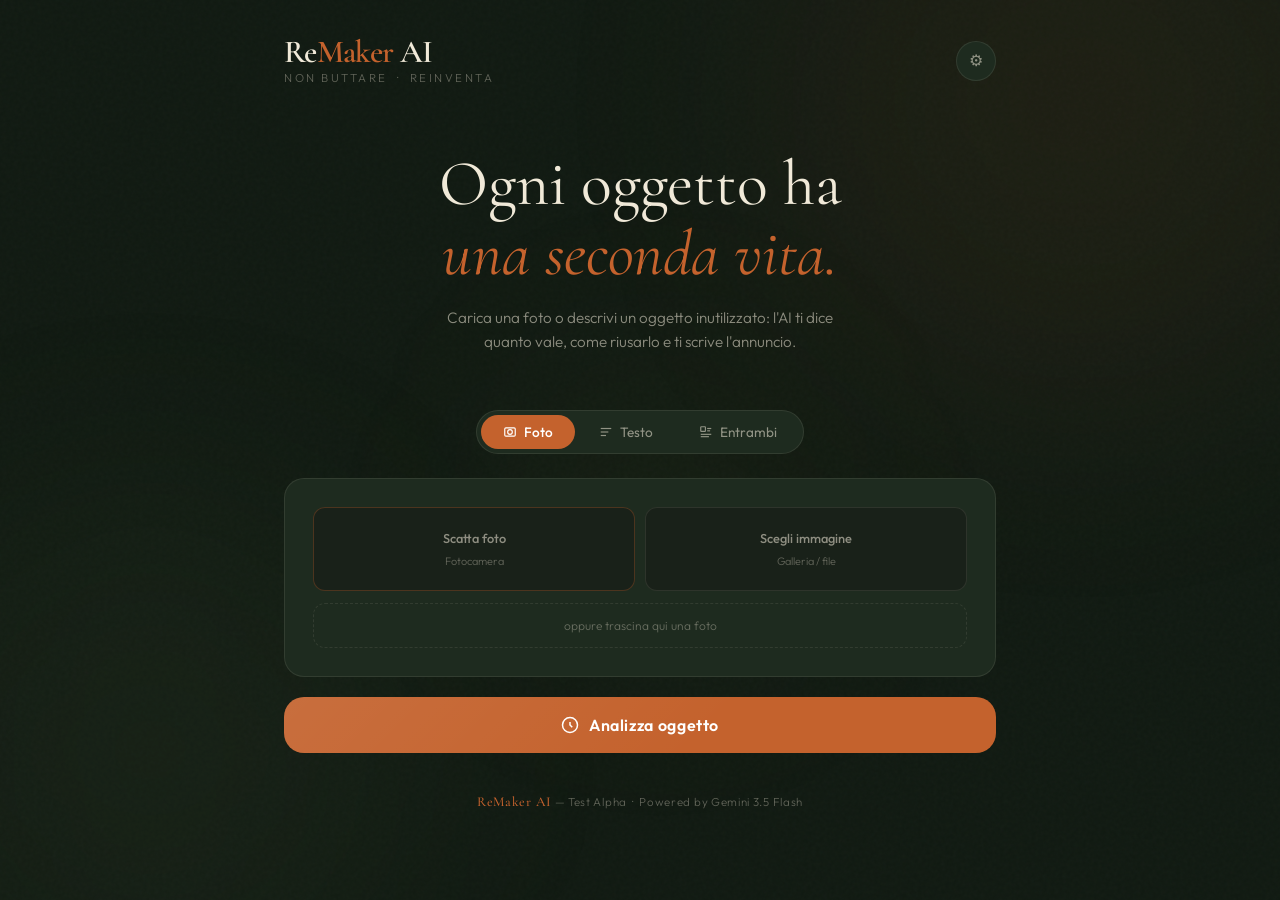
==== commit b66932d7: "remakerBOT" ====
--- a/remaker-test.html
+++ b/remaker-test.html
@@ -254,10 +254,47 @@
     }
 
     /* Drop zone */
+    /* Camera / gallery buttons */
+    .photo-actions {
+      display: grid;
+      grid-template-columns: 1fr 1fr;
+      gap: 10px;
+      margin-bottom: 12px;
+    }
+    .btn-photo-action {
+      display: flex;
+      flex-direction: column;
+      align-items: center;
+      justify-content: center;
+      gap: 8px;
+      padding: 22px 12px;
+      border-radius: var(--r);
+      border: 1.5px solid var(--border);
+      background: var(--bg2);
+      cursor: pointer;
+      transition: all 0.2s;
+      position: relative;
+      overflow: hidden;
+    }
+    .btn-photo-action input[type="file"] {
+      position: absolute;
+      inset: 0;
+      opacity: 0;
+      cursor: pointer;
+      width: 100%;
+      height: 100%;
+    }
+    .btn-photo-action:hover { border-color: var(--terra); background: var(--terra-dim); }
+    .btn-photo-action .pa-icon { font-size: 1.8rem; line-height: 1; }
+    .btn-photo-action .pa-label { font-size: 0.8rem; font-weight: 500; color: var(--cream-dim); }
+    .btn-photo-action .pa-sub { font-size: 0.68rem; color: var(--cream-sub); font-weight: 300; }
+    .btn-camera { border-color: rgba(196,98,45,0.3); }
+    .btn-camera:hover { border-color: var(--terra); }
+
     .drop-zone {
       border: 1.5px dashed var(--border);
       border-radius: var(--r);
-      padding: 40px 20px;
+      padding: 14px 20px;
       text-align: center;
       cursor: pointer;
       transition: all 0.25s;
@@ -519,6 +556,7 @@
     .value-card {
       background: var(--surface);
       border: 1px solid var(--border);
+      border-left: 3px solid var(--terra);
       border-radius: var(--r2);
       padding: 24px 28px;
       margin-bottom: 16px;
@@ -572,6 +610,31 @@
     /* Ideas section */
     .ideas-section { margin-bottom: 16px; }
     .ideas-section .card-label { margin-bottom: 14px; }
+    .ideas-group { margin-bottom: 20px; }
+    .ideas-group:last-child { margin-bottom: 0; }
+    .ideas-group-header {
+      display: flex;
+      align-items: center;
+      gap: 8px;
+      margin-bottom: 10px;
+      padding-left: 10px;
+      border-left-width: 3px;
+      border-left-style: solid;
+    }
+    .ideas-group-header span {
+      font-size: 0.68rem;
+      font-weight: 600;
+      letter-spacing: 0.14em;
+      text-transform: uppercase;
+    }
+    .group-vendi   { border-left-color: var(--gold);   }
+    .group-vendi   span { color: var(--gold); }
+    .group-dona    { border-left-color: var(--olive);  }
+    .group-dona    span { color: var(--olive); }
+    .group-trasforma { border-left-color: var(--terra); }
+    .group-trasforma span { color: var(--terra); }
+    .group-ripara  { border-left-color: #7ab8d4; }
+    .group-ripara  span { color: #7ab8d4; }
     .ideas-grid {
       display: grid;
       grid-template-columns: 1fr 1fr;
@@ -658,6 +721,7 @@
     .listing-card {
       background: var(--surface);
       border: 1px solid var(--border);
+      border-left: 3px solid var(--gold);
       border-radius: var(--r2);
       padding: 24px 28px;
       margin-bottom: 16px;
@@ -818,6 +882,7 @@
     .spare-card {
       background: var(--surface);
       border: 1px solid var(--border);
+      border-left: 3px solid #7ab8d4;
       border-radius: var(--r2);
       padding: 24px 28px;
       margin-bottom: 16px;
@@ -1013,6 +1078,181 @@
       opacity: 1;
       transform: translateX(-50%) translateY(0);
     }
+
+    /* ── Vinted Card ── */
+    .vinted-card {
+      background: var(--surface);
+      border: 1px solid rgba(9,182,109,0.25);
+      border-left: 3px solid #09b66d;
+      border-radius: var(--r2);
+      padding: 24px 28px;
+      margin-bottom: 16px;
+      display: none;
+    }
+    .vinted-card.visible { display: block; }
+    .vinted-header {
+      display: flex;
+      align-items: center;
+      justify-content: space-between;
+      margin-bottom: 18px;
+    }
+    .vinted-logo {
+      display: flex;
+      align-items: center;
+      gap: 8px;
+      font-size: 0.72rem;
+      font-weight: 600;
+      letter-spacing: 0.18em;
+      text-transform: uppercase;
+      color: #09b66d;
+    }
+    .vinted-logo-dot {
+      width: 8px; height: 8px;
+      background: #09b66d;
+      border-radius: 50%;
+    }
+    .vinted-fields {
+      display: grid;
+      grid-template-columns: 1fr 1fr;
+      gap: 10px;
+      margin-bottom: 16px;
+    }
+    @media (max-width: 520px) { .vinted-fields { grid-template-columns: 1fr; } }
+    .vinted-field {
+      background: var(--bg2);
+      border-radius: var(--r);
+      padding: 10px 14px;
+    }
+    .vf-label {
+      font-size: 0.65rem;
+      font-weight: 600;
+      letter-spacing: 0.12em;
+      text-transform: uppercase;
+      color: #09b66d;
+      margin-bottom: 4px;
+    }
+    .vf-value {
+      font-size: 0.88rem;
+      color: var(--cream);
+      font-weight: 400;
+    }
+    .vinted-field.full { grid-column: 1 / -1; }
+    .btn-copy-vinted {
+      width: 100%;
+      background: rgba(9,182,109,0.1);
+      border: 1px solid rgba(9,182,109,0.35);
+      border-radius: var(--r2);
+      padding: 12px;
+      font-family: 'Outfit', sans-serif;
+      font-size: 0.88rem;
+      font-weight: 500;
+      color: #09b66d;
+      cursor: pointer;
+      transition: all 0.2s;
+    }
+    .btn-copy-vinted:hover { background: rgba(9,182,109,0.2); }
+
+    /* ── Remove.bg button ── */
+    .btn-removebg {
+      display: none;
+      width: 100%;
+      margin-top: 10px;
+      background: var(--bg2);
+      border: 1.5px solid var(--border);
+      border-radius: var(--r);
+      padding: 10px 16px;
+      font-family: 'Outfit', sans-serif;
+      font-size: 0.82rem;
+      font-weight: 400;
+      color: var(--cream-dim);
+      cursor: pointer;
+      transition: all 0.2s;
+      align-items: center;
+      justify-content: center;
+      gap: 8px;
+    }
+    .btn-removebg.visible { display: flex; }
+    .btn-removebg:hover { border-color: var(--terra); color: var(--cream); }
+    .btn-removebg:disabled { opacity: 0.5; cursor: not-allowed; }
+
+    /* ── Feedback Beta Card ── */
+    .feedback-card {
+      background: var(--surface);
+      border: 1px solid var(--border);
+      border-radius: var(--r2);
+      padding: 24px 28px;
+      margin-top: 16px;
+    }
+    .fb-header {
+      display: flex;
+      align-items: flex-start;
+      gap: 14px;
+      margin-bottom: 20px;
+    }
+    .fb-icon { font-size: 1.6rem; line-height: 1; flex-shrink: 0; }
+    .fb-title { font-family: 'Cormorant Garamond', serif; font-size: 1.2rem; font-weight: 500; margin-bottom: 3px; }
+    .fb-sub { font-size: 0.78rem; color: var(--cream-sub); font-weight: 300; }
+    .fb-label { font-size: 0.82rem; color: var(--cream-dim); margin-bottom: 10px; font-weight: 300; }
+    .star-row { display: flex; gap: 6px; margin-bottom: 18px; }
+    .star {
+      background: none;
+      border: none;
+      font-size: 1.8rem;
+      color: var(--border);
+      cursor: pointer;
+      padding: 0;
+      line-height: 1;
+      transition: color 0.15s, transform 0.1s;
+    }
+    .star:hover, .star.active { color: var(--gold); transform: scale(1.1); }
+    .fb-checks { display: flex; flex-direction: column; gap: 10px; margin-bottom: 16px; }
+    .fb-check {
+      display: flex;
+      align-items: center;
+      gap: 10px;
+      font-size: 0.85rem;
+      color: var(--cream-dim);
+      cursor: pointer;
+      font-weight: 300;
+    }
+    .fb-check input[type="checkbox"] { accent-color: var(--terra); width: 15px; height: 15px; cursor: pointer; flex-shrink: 0; }
+    .fb-textarea {
+      width: 100%;
+      background: var(--bg2);
+      border: 1.5px solid var(--border);
+      border-radius: var(--r);
+      padding: 12px 14px;
+      font-family: 'Outfit', sans-serif;
+      font-size: 0.85rem;
+      font-weight: 300;
+      color: var(--cream);
+      outline: none;
+      resize: none;
+      line-height: 1.6;
+      margin-bottom: 14px;
+      transition: border-color 0.2s;
+    }
+    .fb-textarea:focus { border-color: var(--terra); }
+    .fb-textarea::placeholder { color: var(--cream-sub); }
+    .btn-fb-send {
+      width: 100%;
+      background: transparent;
+      border: 1.5px solid var(--terra);
+      border-radius: var(--r2);
+      padding: 12px;
+      font-family: 'Outfit', sans-serif;
+      font-size: 0.9rem;
+      font-weight: 500;
+      color: var(--terra);
+      cursor: pointer;
+      transition: all 0.2s;
+    }
+    .btn-fb-send:hover { background: var(--terra); color: white; }
+    .btn-fb-send:disabled { opacity: 0.5; cursor: not-allowed; }
+    .fb-sent { display: none; text-align: center; padding: 10px 0; }
+    .fb-sent.visible { display: block; animation: fadeIn 0.4s ease; }
+    .fb-sent-icon { font-size: 2rem; color: var(--olive); margin-bottom: 8px; }
+    .fb-sent-msg { font-size: 0.9rem; color: var(--cream-dim); font-weight: 300; }
   </style>
 </head>
 
@@ -1081,17 +1321,33 @@
       <div class="input-card">
         <!-- Photo input -->
         <div id="photoSection">
-          <div class="drop-zone" id="dropZone">
-            <input type="file" accept="image/*" id="fileInput" onchange="handleFile(this.files[0])">
-            <div class="drop-icon">📷</div>
-            <div class="drop-text-main">Trascina o clicca per caricare una foto</div>
-            <div class="drop-text-sub">JPG, PNG, WEBP — max 10MB</div>
+          <div id="dropZone">
+            <!-- Pulsanti fotocamera + galleria -->
+            <div class="photo-actions">
+              <div class="btn-photo-action btn-camera">
+                <input type="file" accept="image/*" capture="environment" id="cameraInput" onchange="handleFile(this.files[0])">
+                <div class="pa-label">Scatta foto</div>
+                <div class="pa-sub">Fotocamera</div>
+              </div>
+              <div class="btn-photo-action">
+                <input type="file" accept="image/*" id="fileInput" onchange="handleFile(this.files[0])">
+                <div class="pa-label">Scegli immagine</div>
+                <div class="pa-sub">Galleria / file</div>
+              </div>
+            </div>
+            <!-- Drag & drop (desktop) -->
+            <div class="drop-zone" id="dropZoneInner">
+              <div class="drop-text-sub">oppure trascina qui una foto</div>
+            </div>
           </div>
           <div id="previewSection" style="display:none">
             <div class="preview-wrap">
               <img id="previewImg" src="" alt="anteprima">
               <button class="preview-remove" onclick="removeImage()" title="Rimuovi">✕</button>
             </div>
+            <button class="btn-removebg" id="btnRemoveBg" onclick="removeBackground()">
+              ✂️ Rimuovi sfondo
+            </button>
           </div>
         </div>
 
@@ -1164,7 +1420,7 @@
       <!-- Ideas -->
       <div class="ideas-section">
         <div class="card-label">♻️ Idee di riuso</div>
-        <div class="ideas-grid" id="ideasGrid"></div>
+        <div id="ideasGrid"></div>
       </div>
 
       <!-- Listing -->
@@ -1208,6 +1464,61 @@
         <div class="spare-markets" id="spareMarkets"></div>
       </div>
 
+      <!-- Vinted Card -->
+      <div class="vinted-card" id="vintedCard">
+        <div class="vinted-header">
+          <div class="vinted-logo"><div class="vinted-logo-dot"></div> Vinted — Campi pronti</div>
+        </div>
+        <div class="vinted-fields" id="vintedFields"></div>
+        <button class="btn-copy-vinted" onclick="copyVinted()">Copia tutti i campi per Vinted</button>
+      </div>
+
+      <!-- Feedback Beta -->
+      <div class="feedback-card" id="feedbackCard">
+        <div class="fb-header">
+          <span class="fb-icon">💬</span>
+          <div>
+            <div class="fb-title">Cosa ne pensi?</div>
+            <div class="fb-sub">Stai testando la versione beta — il tuo feedback è prezioso.</div>
+          </div>
+        </div>
+
+        <div class="fb-body" id="fbBody">
+          <!-- Stelle -->
+          <div class="fb-label">Quanto è stato utile il risultato?</div>
+          <div class="star-row" id="starRow">
+            <button class="star" data-v="1" onclick="setStar(1)" title="1 stella">★</button>
+            <button class="star" data-v="2" onclick="setStar(2)" title="2 stelle">★</button>
+            <button class="star" data-v="3" onclick="setStar(3)" title="3 stelle">★</button>
+            <button class="star" data-v="4" onclick="setStar(4)" title="4 stelle">★</button>
+            <button class="star" data-v="5" onclick="setStar(5)" title="5 stelle">★</button>
+          </div>
+
+          <!-- Checkboxes rapide -->
+          <div class="fb-checks">
+            <label class="fb-check"><input type="checkbox" id="chkAccurato"> Il risultato era accurato</label>
+            <label class="fb-check"><input type="checkbox" id="chkUseresti"> Lo useresti davvero</label>
+            <label class="fb-check"><input type="checkbox" id="chkConsigli"> Lo consiglieresti a qualcuno</label>
+          </div>
+
+          <!-- Suggerimento -->
+          <div class="fb-label" style="margin-top:4px">Dammi un suggerimento su come migliorare questa app</div>
+          <textarea class="fb-textarea" id="fbSuggerimento" placeholder="Es. vorrei poter filtrare per categoria…" rows="3"></textarea>
+
+          <!-- Cosa non è piaciuto -->
+          <div class="fb-label">Dimmi cosa non ti è piaciuto</div>
+          <textarea class="fb-textarea" id="fbNonPiaciuto" placeholder="Es. i risultati non erano accurati, l'interfaccia è confusa…" rows="3"></textarea>
+
+          <button class="btn-fb-send" id="btnFbSend" onclick="sendFeedback()">Invia feedback</button>
+        </div>
+
+        <!-- Stato post-invio -->
+        <div class="fb-sent" id="fbSent">
+          <div class="fb-sent-icon">✓</div>
+          <div class="fb-sent-msg">Grazie! Il tuo feedback è stato registrato.</div>
+        </div>
+      </div>
+
     </div>
 
     <!-- Footer -->
@@ -1237,6 +1548,9 @@
     let currentListingText = '';
 
     // ── API Key ─────────────────────────────────────────────────────────
+    // Chiave condivisa per il beta test — non condividere questo file pubblicamente
+    const SHARED_API_KEY = 'AQ.Ab8RN6ItxirFf7-9XR_pX3SB4pdFqU1HdFTvlF8Zo22MFNkEsA';
+
     function saveApiKey() {
       const key = document.getElementById('apiKeyInput').value.trim();
       if (!key) return;
@@ -1246,7 +1560,164 @@
     }
 
     function getApiKey() {
-      return localStorage.getItem('rm_gemini_key') || '';
+      return localStorage.getItem('rm_gemini_key') || SHARED_API_KEY;
+    }
+
+    // ── Vinted ───────────────────────────────────────────────────────────
+    let vintedText = '';
+
+    function renderVinted(d) {
+      if (d.vinted !== 'si') {
+        document.getElementById('vintedCard').classList.remove('visible');
+        return;
+      }
+      const condMap = {
+        nuovo_con_etichetta: 'Nuovo con etichetta',
+        nuovo_senza_etichetta: 'Nuovo senza etichetta',
+        ottimo: 'Ottimo',
+        buono: 'Buono',
+        soddisfacente: 'Soddisfacente'
+      };
+      const fields = [
+        { label: 'Brand',      value: d.vb   || '—' },
+        { label: 'Taglia',     value: d.vs   || '—' },
+        { label: 'Colore',     value: d.vc   || '—' },
+        { label: 'Materiale',  value: d.vm   || '—' },
+        { label: 'Condizione', value: condMap[d.vcond] || d.vcond || '—' },
+        { label: 'Categoria',  value: d.vcat || '—', full: true },
+        { label: 'Titolo',     value: d.at   || '—', full: true },
+        { label: 'Descrizione',value: d.ad   || '—', full: true },
+        { label: 'Prezzo',     value: d.ap ? `€${d.ap}` : '—' },
+      ];
+      const wrap = document.getElementById('vintedFields');
+      wrap.innerHTML = fields.map(f =>
+        `<div class="vinted-field${f.full ? ' full' : ''}">
+          <div class="vf-label">${f.label}</div>
+          <div class="vf-value">${escHtml(f.value)}</div>
+        </div>`
+      ).join('');
+      vintedText = fields.map(f => `${f.label}: ${f.value}`).join('\n');
+      document.getElementById('vintedCard').classList.add('visible');
+    }
+
+    async function copyVinted() {
+      try {
+        await navigator.clipboard.writeText(vintedText);
+        showToast('✓ Campi Vinted copiati');
+      } catch { showToast('Copia manuale dai campi'); }
+    }
+
+    // ── Remove.bg ────────────────────────────────────────────────────────
+    // Ottieni la tua chiave gratuita su https://www.remove.bg/api
+    const REMOVE_BG_KEY = 'Es6c6wxtU6Y4bAck8RNrNQns';
+
+    async function removeBackground() {
+      if (REMOVE_BG_KEY === 'INSERISCI_QUI_REMOVE_BG_KEY') {
+        showToast('⚠ Configura la chiave remove.bg nelle impostazioni');
+        return;
+      }
+      const btn = document.getElementById('btnRemoveBg');
+      btn.disabled = true;
+      btn.textContent = '⏳ Elaborazione…';
+      try {
+        const formData = new FormData();
+        // Converti base64 → Blob
+        const byteString = atob(imageBase64);
+        const ab = new ArrayBuffer(byteString.length);
+        const ia = new Uint8Array(ab);
+        for (let i = 0; i < byteString.length; i++) ia[i] = byteString.charCodeAt(i);
+        const blob = new Blob([ab], { type: imageMimeType });
+        formData.append('image_file', blob, 'image.jpg');
+        formData.append('size', 'auto');
+
+        const res = await fetch('https://api.remove.bg/v1.0/removebg', {
+          method: 'POST',
+          headers: { 'X-Api-Key': REMOVE_BG_KEY },
+          body: formData
+        });
+        if (!res.ok) throw new Error(`remove.bg: ${res.status}`);
+        const resultBlob = await res.blob();
+        const url = URL.createObjectURL(resultBlob);
+        // Aggiorna preview e base64 per l'analisi successiva
+        document.getElementById('previewImg').src = url;
+        const reader = new FileReader();
+        reader.onload = e => {
+          imageBase64 = e.target.result.split(',')[1];
+          imageMimeType = 'image/png';
+        };
+        reader.readAsDataURL(resultBlob);
+        showToast('✓ Sfondo rimosso');
+        btn.textContent = '✓ Sfondo rimosso';
+      } catch (err) {
+        showToast('⚠ Errore remove.bg: ' + err.message);
+        btn.disabled = false;
+        btn.textContent = '✂️ Rimuovi sfondo';
+      }
+    }
+
+    // ── Feedback ─────────────────────────────────────────────────────────
+    // Sostituisci con l'URL del tuo Google Apps Script Web App dopo il deploy
+    const FEEDBACK_SHEET_URL = 'https://script.google.com/macros/s/AKfycbxKmC81X6VVuY1sM0UAVc8Ip6riCkXFjlJisV3pLx_G5N1TQJ7AStGUyGCd16mmCIObzQ/exec';
+
+    let fbStar = 0;
+    let fbOggetto = '';
+
+    function setStar(n) {
+      fbStar = n;
+      document.querySelectorAll('.star').forEach((s, i) => {
+        s.classList.toggle('active', i < n);
+      });
+    }
+
+    function showFeedbackCard(oggetto) {
+      fbOggetto = oggetto || '';
+      fbStar = 0;
+      document.querySelectorAll('.star').forEach(s => s.classList.remove('active'));
+      document.getElementById('chkAccurato').checked = false;
+      document.getElementById('chkUseresti').checked = false;
+      document.getElementById('chkConsigli').checked = false;
+      document.getElementById('fbSuggerimento').value = '';
+      document.getElementById('fbNonPiaciuto').value = '';
+      document.getElementById('fbBody').style.display = 'block';
+      document.getElementById('fbSent').classList.remove('visible');
+      document.getElementById('btnFbSend').disabled = false;
+      document.getElementById('feedbackCard').style.display = 'block';
+    }
+
+    async function sendFeedback() {
+      const btn = document.getElementById('btnFbSend');
+      btn.disabled = true;
+      btn.textContent = 'Invio in corso…';
+
+      const payload = {
+        timestamp: new Date().toISOString(),
+        oggetto: fbOggetto,
+        stelle: fbStar,
+        accurato: document.getElementById('chkAccurato').checked ? 'sì' : 'no',
+        lo_useresti: document.getElementById('chkUseresti').checked ? 'sì' : 'no',
+        consiglieresti: document.getElementById('chkConsigli').checked ? 'sì' : 'no',
+        suggerimento: document.getElementById('fbSuggerimento').value.trim(),
+        non_piaciuto: document.getElementById('fbNonPiaciuto').value.trim()
+      };
+
+      // Se URL non configurato, simula comunque l'invio (test locale)
+      if (FEEDBACK_SHEET_URL === 'INSERISCI_QUI_URL_APPS_SCRIPT') {
+        console.log('Feedback (sheet non configurato):', payload);
+        document.getElementById('fbBody').style.display = 'none';
+        document.getElementById('fbSent').classList.add('visible');
+        return;
+      }
+
+      try {
+        const url = new URL(FEEDBACK_SHEET_URL);
+        Object.entries(payload).forEach(([k, v]) => url.searchParams.append(k, String(v)));
+        await fetch(url.toString(), { mode: 'no-cors' });
+      } catch(e) {
+        console.warn('Feedback send error:', e);
+      } finally {
+        document.getElementById('fbBody').style.display = 'none';
+        document.getElementById('fbSent').classList.add('visible');
+      }
     }
 
     document.getElementById('btnSettings').addEventListener('click', () => {
@@ -1292,6 +1763,7 @@
         document.getElementById('previewImg').src = dataUrl;
         document.getElementById('dropZone').style.display = 'none';
         document.getElementById('previewSection').style.display = 'block';
+        document.getElementById('btnRemoveBg').classList.add('visible');
       };
       reader.readAsDataURL(file);
     }
@@ -1299,16 +1771,21 @@
     function removeImage() {
       imageBase64 = null; imageMimeType = null;
       document.getElementById('fileInput').value = '';
+      document.getElementById('cameraInput').value = '';
       document.getElementById('dropZone').style.display = 'block';
       document.getElementById('previewSection').style.display = 'none';
-    }
-
-    // Drag & drop
-    const dropZone = document.getElementById('dropZone');
-    dropZone.addEventListener('dragover', e => { e.preventDefault(); dropZone.classList.add('dragover'); });
-    dropZone.addEventListener('dragleave', () => dropZone.classList.remove('dragover'));
-    dropZone.addEventListener('drop', e => {
-      e.preventDefault(); dropZone.classList.remove('dragover');
+      const rbBtn = document.getElementById('btnRemoveBg');
+      rbBtn.classList.remove('visible');
+      rbBtn.disabled = false;
+      rbBtn.textContent = '✂️ Rimuovi sfondo';
+    }
+
+    // Drag & drop sul pannello interno
+    const dropZoneInner = document.getElementById('dropZoneInner');
+    dropZoneInner.addEventListener('dragover', e => { e.preventDefault(); dropZoneInner.classList.add('dragover'); });
+    dropZoneInner.addEventListener('dragleave', () => dropZoneInner.classList.remove('dragover'));
+    dropZoneInner.addEventListener('drop', e => {
+      e.preventDefault(); dropZoneInner.classList.remove('dragover');
       const file = e.dataTransfer.files[0];
       if (file && file.type.startsWith('image/')) handleFile(file);
     });
@@ -1379,6 +1856,15 @@
 r2=nome ricambio o accessorio specifico 2
 r3=nome ricambio o accessorio specifico 3
 
+Se l'oggetto è un capo di abbigliamento, scarpe o accessorio moda, aggiungi ANCHE questi campi Vinted:
+vinted=si
+vb=brand o marca (scrivi "Senza marca" se non riconoscibile)
+vs=taglia (es. S, M, L, XL, 42, 38, oppure Unica)
+vc=colore principale
+vm=materiale principale (es. cotone, lana, poliestere)
+vcat=categoria Vinted precisa (es. "Maglioni e cardigan donna", "Sneakers uomo", "Borse a tracolla")
+vcond=condizione Vinted (uno tra: nuovo_con_etichetta, nuovo_senza_etichetta, ottimo, buono, soddisfacente)
+
 Valori per k: ottima, buona, discreta, da_riparare. Valori per i?c: vendi, dona, trasforma, ripara. Contesto italiano. Non aggiungere mai simboli = nei valori.`;
 
       parts.push({ text: prompt });
@@ -1388,10 +1874,9 @@
           `https://generativelanguage.googleapis.com/v1beta/models/gemini-3.5-flash:generateContent?key=${apiKey}`,
           {
             method: 'POST',
-            headers: { 'Content-Type': 'application/json' },
             body: JSON.stringify({
               contents: [{ parts }],
-              generationConfig: { temperature: 0.7, topK: 40, topP: 0.95, maxOutputTokens: 2048 }
+              generationConfig: { temperature: 0.7, topK: 40, topP: 0.95, maxOutputTokens: 4096 }
             })
           }
         );
@@ -1470,22 +1955,36 @@
         document.getElementById('valBar').style.width = pct + '%';
       }, 100);
 
-      // Ideas — 6 item flat (i0..i5)
+      // Ideas — 6 item flat (i0..i5), raggruppate per categoria
       const grid = document.getElementById('ideasGrid');
       grid.innerHTML = '';
       const tagLabel = { vendi:'Vendi', dona:'Dona', trasforma:'Trasforma', ripara:'Ripara' };
+      const catOrder = ['vendi', 'dona', 'trasforma', 'ripara'];
+      const grouped = { vendi: [], dona: [], trasforma: [], ripara: [] };
       for (let i = 0; i < 6; i++) {
         const t = d[`i${i}t`], desc = d[`i${i}d`], cat = d[`i${i}c`] || 'vendi';
         if (!t) continue;
-        grid.innerHTML += `
-          <div class="idea-card">
-            <div class="idea-top">
-              <div class="idea-title">${escHtml(t)}</div>
-              <span class="tag-idea tag-${cat}">${tagLabel[cat] || cat}</span>
-            </div>
-            <div class="idea-desc">${escHtml(desc || '')}</div>
-          </div>`;
+        if (!grouped[cat]) grouped[cat] = [];
+        grouped[cat].push({ t, desc, cat });
       }
+      catOrder.forEach(cat => {
+        if (!grouped[cat] || !grouped[cat].length) return;
+        const label = tagLabel[cat] || cat;
+        let groupHtml = `<div class="ideas-group">
+          <div class="ideas-group-header group-${cat}"><span>${label}</span></div>
+          <div class="ideas-grid">`;
+        grouped[cat].forEach(({ t, desc }) => {
+          groupHtml += `
+            <div class="idea-card">
+              <div class="idea-top">
+                <div class="idea-title">${escHtml(t)}</div>
+              </div>
+              <div class="idea-desc">${escHtml(desc || '')}</div>
+            </div>`;
+        });
+        groupHtml += `</div></div>`;
+        grid.insertAdjacentHTML('beforeend', groupHtml);
+      });
 
       // Listing
       document.getElementById('listingTitle').textContent = d.at || '—';
@@ -1532,6 +2031,10 @@
       document.getElementById('inputSection').style.display = 'none';
       document.getElementById('results').classList.add('visible');
       window.scrollTo({ top: 0, behavior: 'smooth' });
+
+      // Vinted e feedback — dopo che i risultati sono visibili
+      try { renderVinted(d); } catch(e) { console.warn('renderVinted error:', e); }
+      try { showFeedbackCard(d.o || ''); } catch(e) { console.warn('showFeedbackCard error:', e); }
     }
 
     // ── UI helpers ──────────────────────────────────────────────────────
@@ -1638,11 +2141,11 @@
       const entry = {
         id: Date.now(),
         date: new Date().toLocaleDateString('it-IT', { day:'2-digit', month:'short', hour:'2-digit', minute:'2-digit' }),
-        emoji: parsed.emoji || '📦',
-        oggetto: parsed.oggetto || 'Oggetto',
-        categoria: parsed.categoria || '',
-        valMin: parsed.stima_valore?.min ?? null,
-        valMax: parsed.stima_valore?.max ?? null,
+        emoji: parsed.e || '📦',
+        oggetto: parsed.o || 'Oggetto',
+        categoria: parsed.c || '',
+        valMin: parseInt(parsed.vn) || null,
+        valMax: parseInt(parsed.vx) || null,
         data: parsed
       };
       list.unshift(entry);
@@ -1702,12 +2205,8 @@
         document.getElementById('fileBanner').classList.add('show');
         document.querySelector('.wrap').style.paddingTop = '70px';
       }
-      // Show API panel if no key set
-      if (!getApiKey()) {
-        setTimeout(() => {
-          document.getElementById('apiPanel').classList.add('open');
-        }, 600);
-      }
+      // API panel — non si apre automaticamente (chiave condivisa incorporata)
+      // Per cambiarla usa il pulsante ⚙ in alto a destra
       // Load history
       renderHistory();
     });
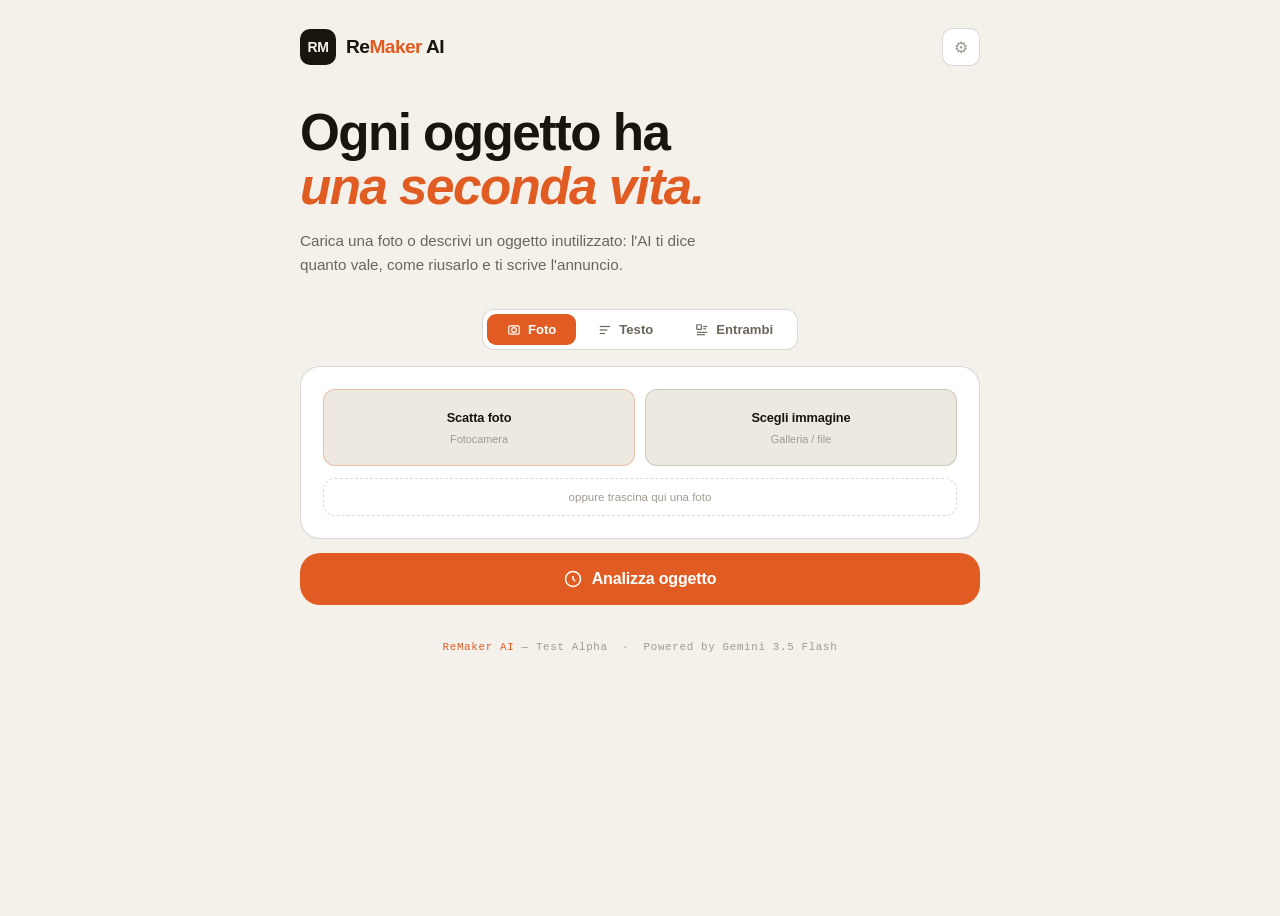
==== commit 4fa2e82c: "Update remaker-test.html" ====
--- a/remaker-test.html
+++ b/remaker-test.html
@@ -6,75 +6,62 @@
   <title>ReMaker AI — Non buttare. Reinventa.</title>
   <link rel="preconnect" href="https://fonts.googleapis.com">
   <link rel="preconnect" href="https://fonts.gstatic.com" crossorigin>
-  <link href="https://fonts.googleapis.com/css2?family=Cormorant+Garamond:ital,wght@0,300;0,400;0,500;0,600;1,300;1,400;1,500&family=Outfit:wght@300;400;500;600&display=swap" rel="stylesheet">
+  <link href="https://fonts.googleapis.com/css2?family=Syne:wght@400;500;600;700;800&family=DM+Sans:ital,opsz,wght@0,9..40,300;0,9..40,400;0,9..40,500;0,9..40,600;1,9..40,300;1,9..40,400&family=DM+Mono:wght@400;500&display=swap" rel="stylesheet">
 
   <style>
     :root {
-      --bg:        #111A12;
-      --bg2:       #192119;
-      --surface:   #1E2B1F;
-      --surface2:  #243325;
-      --border:    rgba(196,190,170,0.12);
-      --cream:     #F0E9D8;
-      --cream-dim: rgba(240,233,216,0.55);
-      --cream-sub: rgba(240,233,216,0.35);
-      --terra:     #C4622D;
-      --terra-dim: rgba(196,98,45,0.18);
-      --terra-glow:rgba(196,98,45,0.35);
-      --olive:     #7A9B5A;
-      --olive-dim: rgba(122,155,90,0.15);
-      --gold:      #C9A84C;
-      --gold-dim:  rgba(201,168,76,0.15);
-      --r:         12px;
-      --r2:        20px;
-    }
-
+      --bg:          #F4F1EB;
+      --bg2:         #EDE9E1;
+      --surface:     #FFFFFF;
+      --surface2:    #F9F7F3;
+      --border:      rgba(24,20,14,0.09);
+      --border2:     rgba(24,20,14,0.16);
+      --text:        #18140E;
+      --text2:       #6B6558;
+      --text3:       #A09A8E;
+      /* accent */
+      --terra:       #E05C22;
+      --terra-dim:   rgba(224,92,34,0.10);
+      --terra-glow:  rgba(224,92,34,0.22);
+      /* category colors */
+      --vendi:       #D4870A;
+      --vendi-bg:    #FEF3DC;
+      --dona:        #1A9E72;
+      --dona-bg:     #DFFAF0;
+      --trasforma:   #7B52D4;
+      --trasforma-bg:#EDE8FF;
+      --ripara:      #1869C5;
+      --ripara-bg:   #E0ECFF;
+      --vinted:      #09B66D;
+      --vinted-bg:   #E0FAF0;
+      /* legacy aliases (usati in JS-generated HTML) */
+      --olive:       #1A9E72;
+      --olive-dim:   rgba(26,158,114,0.12);
+      --gold:        #D4870A;
+      --gold-dim:    rgba(212,135,10,0.12);
+      --accent:      #E05C22;
+      --r:           12px;
+      --r2:          20px;
+      --r3:          28px;
+    }
+
+  <style>
     *, *::before, *::after { box-sizing: border-box; margin: 0; padding: 0; }
-
     html { scroll-behavior: smooth; }
-
-    html, body {
-      overflow-x: hidden;
-      max-width: 100%;
-    }
+    html, body { overflow-x: hidden; max-width: 100%; }
+
     body {
-      font-family: 'Outfit', sans-serif;
+      font-family: 'DM Sans', sans-serif;
       background: var(--bg);
-      color: var(--cream);
+      color: var(--text);
       min-height: 100vh;
-      position: relative;
-    }
-
-    /* ── Noise texture overlay ── */
-    body::before {
-      content: '';
-      position: fixed;
-      inset: 0;
-      background-image: url("data:image/svg+xml,%3Csvg viewBox='0 0 256 256' xmlns='http://www.w3.org/2000/svg'%3E%3Cfilter id='noise'%3E%3CfeTurbulence type='fractalNoise' baseFrequency='0.9' numOctaves='4' stitchTiles='stitch'/%3E%3C/filter%3E%3Crect width='100%25' height='100%25' filter='url(%23noise)' opacity='1'/%3E%3C/svg%3E");
-      opacity: 0.025;
-      pointer-events: none;
-      z-index: 0;
-    }
-
-    /* ── Background orbs ── */
-    .orb {
-      position: fixed;
-      border-radius: 50%;
-      filter: blur(120px);
-      pointer-events: none;
-      z-index: 0;
-    }
-    .orb-1 { width: 600px; height: 600px; background: rgba(196,98,45,0.07); top: -200px; right: -100px; }
-    .orb-2 { width: 500px; height: 500px; background: rgba(122,155,90,0.06); bottom: -100px; left: -100px; }
-    .orb-3 { width: 300px; height: 300px; background: rgba(201,168,76,0.04); top: 40%; left: 40%; }
+    }
 
     /* ── Layout ── */
     .wrap {
-      position: relative;
-      z-index: 1;
-      max-width: 760px;
+      max-width: 680px;
       margin: 0 auto;
-      padding: 0 24px 80px;
+      padding: 0 20px 80px;
     }
 
     /* ── Header ── */
@@ -82,39 +69,42 @@
       display: flex;
       align-items: center;
       justify-content: space-between;
-      padding: 36px 0 0;
-      margin-bottom: 64px;
-    }
-
-    .logo-wrap { display: flex; flex-direction: column; gap: 2px; }
-
+      padding: 20px 0 0;
+      margin-bottom: 40px;
+    }
+    .logo-wrap {
+      display: flex;
+      align-items: center;
+      gap: 10px;
+    }
+    .logo-mark {
+      width: 36px; height: 36px;
+      background: var(--text);
+      border-radius: 10px;
+      display: flex; align-items: center; justify-content: center;
+      font-family: 'Syne', sans-serif;
+      font-weight: 800; font-size: 14px;
+      color: var(--bg);
+      letter-spacing: -0.02em;
+      flex-shrink: 0;
+    }
     .logo {
-      font-family: 'Cormorant Garamond', serif;
-      font-size: 2rem;
-      font-weight: 600;
-      letter-spacing: -0.02em;
-      color: var(--cream);
+      font-family: 'Syne', sans-serif;
+      font-size: 1.2rem;
+      font-weight: 700;
+      letter-spacing: -0.03em;
+      color: var(--text);
       line-height: 1;
     }
-
-    .logo span {
-      color: var(--terra);
-    }
-
-    .tagline {
-      font-size: 0.72rem;
-      font-weight: 300;
-      letter-spacing: 0.22em;
-      text-transform: uppercase;
-      color: var(--cream-sub);
-    }
+    .logo span { color: var(--terra); }
+    .tagline { display: none; }
 
     .btn-settings {
       background: var(--surface);
-      border: 1px solid var(--border);
-      color: var(--cream-dim);
-      width: 40px; height: 40px;
-      border-radius: 50%;
+      border: 1px solid var(--border2);
+      color: var(--text3);
+      width: 38px; height: 38px;
+      border-radius: 10px;
       cursor: pointer;
       display: flex; align-items: center; justify-content: center;
       transition: all 0.2s;
@@ -125,16 +115,16 @@
 
     /* ── Hero copy ── */
     .hero {
-      text-align: center;
-      margin-bottom: 56px;
+      margin-bottom: 32px;
     }
     .hero h1 {
-      font-family: 'Cormorant Garamond', serif;
-      font-size: clamp(2.6rem, 6vw, 4rem);
-      font-weight: 400;
-      line-height: 1.1;
-      color: var(--cream);
-      margin-bottom: 16px;
+      font-family: 'Syne', sans-serif;
+      font-size: clamp(2.2rem, 6vw, 3.2rem);
+      font-weight: 800;
+      line-height: 1.05;
+      letter-spacing: -0.03em;
+      color: var(--text);
+      margin-bottom: 12px;
     }
     .hero h1 em {
       font-style: italic;
@@ -142,61 +132,56 @@
     }
     .hero p {
       font-size: 0.95rem;
-      font-weight: 300;
-      color: var(--cream-dim);
-      max-width: 420px;
-      margin: 0 auto;
+      font-weight: 400;
+      color: var(--text2);
+      max-width: 400px;
       line-height: 1.6;
     }
 
     /* ── API Key Panel ── */
     .api-panel {
       background: var(--surface);
-      border: 1px solid var(--border);
+      border: 1px solid var(--border2);
       border-radius: var(--r2);
-      padding: 20px 24px;
-      margin-bottom: 32px;
+      padding: 20px 22px;
+      margin-bottom: 24px;
       display: none;
     }
     .api-panel.open { display: block; animation: fadeIn 0.2s ease; }
     .api-panel label {
       display: block;
-      font-size: 0.75rem;
+      font-family: 'DM Mono', monospace;
+      font-size: 0.68rem;
       font-weight: 500;
-      letter-spacing: 0.12em;
+      letter-spacing: 0.1em;
       text-transform: uppercase;
-      color: var(--cream-sub);
+      color: var(--text3);
       margin-bottom: 10px;
     }
-    .api-row {
-      display: flex;
-      gap: 10px;
-    }
+    .api-row { display: flex; gap: 10px; }
     .api-row input {
       flex: 1;
       background: var(--bg2);
-      border: 1px solid var(--border);
+      border: 1px solid var(--border2);
       border-radius: var(--r);
       padding: 10px 14px;
-      font-family: 'Outfit', sans-serif;
+      font-family: 'DM Sans', sans-serif;
       font-size: 0.85rem;
-      color: var(--cream);
+      color: var(--text);
       outline: none;
       transition: border-color 0.2s;
-      font-weight: 300;
-      letter-spacing: 0.04em;
     }
     .api-row input:focus { border-color: var(--terra); }
-    .api-row input::placeholder { color: var(--cream-sub); }
+    .api-row input::placeholder { color: var(--text3); }
     .btn-save-api {
       background: var(--terra);
       border: none;
       border-radius: var(--r);
       padding: 10px 18px;
       color: white;
-      font-family: 'Outfit', sans-serif;
+      font-family: 'Syne', sans-serif;
       font-size: 0.82rem;
-      font-weight: 500;
+      font-weight: 600;
       cursor: pointer;
       transition: opacity 0.2s;
       white-space: nowrap;
@@ -205,34 +190,33 @@
     .api-hint {
       margin-top: 10px;
       font-size: 0.75rem;
-      color: var(--cream-sub);
-      font-weight: 300;
-    }
-    .api-hint a { color: var(--olive); text-decoration: none; }
+      color: var(--text3);
+    }
+    .api-hint a { color: var(--dona); text-decoration: none; }
     .api-hint a:hover { text-decoration: underline; }
 
     /* ── Input mode toggle ── */
     .mode-toggle {
       display: flex;
       background: var(--surface);
-      border: 1px solid var(--border);
-      border-radius: 999px;
+      border: 1px solid var(--border2);
+      border-radius: 12px;
       padding: 4px;
-      margin: 0 auto 24px;
+      margin: 0 auto 16px;
       width: fit-content;
       gap: 2px;
     }
     .mode-btn {
-      padding: 8px 22px;
-      border-radius: 999px;
+      padding: 8px 20px;
+      border-radius: 9px;
       border: none;
       background: transparent;
-      color: var(--cream-dim);
-      font-family: 'Outfit', sans-serif;
-      font-size: 0.85rem;
-      font-weight: 400;
+      color: var(--text2);
+      font-family: 'Syne', sans-serif;
+      font-size: 0.82rem;
+      font-weight: 600;
       cursor: pointer;
-      transition: all 0.25s;
+      transition: all 0.2s;
       display: flex;
       align-items: center;
       gap: 7px;
@@ -240,20 +224,17 @@
     .mode-btn.active {
       background: var(--terra);
       color: white;
-      font-weight: 500;
     }
 
     /* ── Input card ── */
     .input-card {
       background: var(--surface);
-      border: 1px solid var(--border);
+      border: 1px solid var(--border2);
       border-radius: var(--r2);
-      padding: 28px;
-      margin-bottom: 20px;
-      transition: border-color 0.3s;
-    }
-
-    /* Drop zone */
+      padding: 22px;
+      margin-bottom: 14px;
+    }
+
     /* Camera / gallery buttons */
     .photo-actions {
       display: grid;
@@ -267,9 +248,9 @@
       align-items: center;
       justify-content: center;
       gap: 8px;
-      padding: 22px 12px;
+      padding: 20px 12px;
       border-radius: var(--r);
-      border: 1.5px solid var(--border);
+      border: 1.5px solid var(--border2);
       background: var(--bg2);
       cursor: pointer;
       transition: all 0.2s;
@@ -285,16 +266,21 @@
       height: 100%;
     }
     .btn-photo-action:hover { border-color: var(--terra); background: var(--terra-dim); }
-    .btn-photo-action .pa-icon { font-size: 1.8rem; line-height: 1; }
-    .btn-photo-action .pa-label { font-size: 0.8rem; font-weight: 500; color: var(--cream-dim); }
-    .btn-photo-action .pa-sub { font-size: 0.68rem; color: var(--cream-sub); font-weight: 300; }
-    .btn-camera { border-color: rgba(196,98,45,0.3); }
+    .btn-photo-action .pa-icon { font-size: 1.6rem; line-height: 1; }
+    .btn-photo-action .pa-label {
+      font-family: 'Syne', sans-serif;
+      font-size: 0.8rem; font-weight: 700;
+      color: var(--text);
+      letter-spacing: -0.01em;
+    }
+    .btn-photo-action .pa-sub { font-size: 0.68rem; color: var(--text3); }
+    .btn-camera { border-color: rgba(224,92,34,0.3); }
     .btn-camera:hover { border-color: var(--terra); }
 
     .drop-zone {
-      border: 1.5px dashed var(--border);
+      border: 1.5px dashed var(--border2);
       border-radius: var(--r);
-      padding: 14px 20px;
+      padding: 12px 20px;
       text-align: center;
       cursor: pointer;
       transition: all 0.25s;
@@ -312,31 +298,19 @@
       width: 100%;
       height: 100%;
     }
-    .drop-icon {
-      font-size: 2.2rem;
-      margin-bottom: 12px;
-      opacity: 0.6;
-    }
+    .drop-icon { font-size: 1.8rem; margin-bottom: 8px; opacity: 0.5; }
     .drop-text-main {
-      font-size: 0.9rem;
-      font-weight: 400;
-      color: var(--cream-dim);
-      margin-bottom: 4px;
-    }
-    .drop-text-sub {
-      font-size: 0.75rem;
-      color: var(--cream-sub);
-      font-weight: 300;
-    }
-
-    .preview-wrap {
-      position: relative;
-      border-radius: var(--r);
-      overflow: hidden;
-    }
+      font-size: 0.85rem;
+      font-weight: 500;
+      color: var(--text2);
+      margin-bottom: 2px;
+    }
+    .drop-text-sub { font-size: 0.72rem; color: var(--text3); }
+
+    .preview-wrap { position: relative; border-radius: var(--r); overflow: hidden; }
     .preview-wrap img {
       width: 100%;
-      max-height: 320px;
+      max-height: 300px;
       object-fit: cover;
       display: block;
       border-radius: var(--r);
@@ -360,13 +334,12 @@
     .text-input-area {
       width: 100%;
       background: var(--bg2);
-      border: 1.5px solid var(--border);
+      border: 1.5px solid var(--border2);
       border-radius: var(--r);
-      padding: 16px 18px;
-      font-family: 'Outfit', sans-serif;
+      padding: 14px 16px;
+      font-family: 'DM Sans', sans-serif;
       font-size: 0.9rem;
-      font-weight: 300;
-      color: var(--cream);
+      color: var(--text);
       outline: none;
       resize: none;
       min-height: 140px;
@@ -374,34 +347,26 @@
       transition: border-color 0.2s;
     }
     .text-input-area:focus { border-color: var(--terra); }
-    .text-input-area::placeholder { color: var(--cream-sub); }
-
-    .input-helper {
-      margin-top: 10px;
-      font-size: 0.75rem;
-      color: var(--cream-sub);
-      font-weight: 300;
-    }
-
-    /* Combined mode: foto + nota */
+    .text-input-area::placeholder { color: var(--text3); }
+    .input-helper { margin-top: 8px; font-size: 0.75rem; color: var(--text3); }
+
+    /* Combined mode */
     .combo-divider {
       display: flex;
       align-items: center;
       gap: 12px;
-      margin: 20px 0;
+      margin: 18px 0;
     }
     .combo-divider span {
-      font-size: 0.72rem;
-      letter-spacing: 0.15em;
+      font-family: 'DM Mono', monospace;
+      font-size: 0.68rem;
+      letter-spacing: 0.12em;
       text-transform: uppercase;
-      color: var(--cream-sub);
+      color: var(--text3);
       white-space: nowrap;
     }
     .combo-divider::before, .combo-divider::after {
-      content: '';
-      flex: 1;
-      height: 1px;
-      background: var(--border);
+      content: ''; flex: 1; height: 1px; background: var(--border);
     }
 
     /* ── CTA Button ── */
@@ -410,56 +375,41 @@
       background: var(--terra);
       border: none;
       border-radius: var(--r2);
-      padding: 18px;
-      font-family: 'Outfit', sans-serif;
+      padding: 17px;
+      font-family: 'Syne', sans-serif;
       font-size: 1rem;
-      font-weight: 600;
-      letter-spacing: 0.04em;
+      font-weight: 700;
+      letter-spacing: -0.01em;
       color: white;
       cursor: pointer;
       display: flex;
       align-items: center;
       justify-content: center;
       gap: 10px;
-      transition: all 0.25s;
-      position: relative;
-      overflow: hidden;
-    }
-    .btn-analyze::before {
-      content: '';
-      position: absolute;
-      inset: 0;
-      background: linear-gradient(135deg, rgba(255,255,255,0.08) 0%, transparent 60%);
-    }
-    .btn-analyze:hover { transform: translateY(-1px); box-shadow: 0 8px 32px var(--terra-glow); }
+      transition: all 0.2s;
+    }
+    .btn-analyze:hover { opacity: 0.9; transform: translateY(-1px); box-shadow: 0 6px 24px var(--terra-glow); }
     .btn-analyze:active { transform: translateY(0); }
     .btn-analyze:disabled { opacity: 0.5; cursor: not-allowed; transform: none; box-shadow: none; }
 
     /* ── Scan Animation ── */
-    .scan-state {
-      display: none;
-      text-align: center;
-      padding: 60px 20px;
-    }
+    .scan-state { display: none; text-align: center; padding: 60px 20px; }
     .scan-state.visible { display: block; animation: fadeIn 0.4s ease; }
-
     .scanner {
-      width: 120px; height: 120px;
-      margin: 0 auto 32px;
+      width: 110px; height: 110px;
+      margin: 0 auto 28px;
       position: relative;
     }
     .scanner-ring {
-      position: absolute;
-      inset: 0;
+      position: absolute; inset: 0;
       border: 2px solid var(--terra);
       border-radius: 50%;
       border-top-color: transparent;
       animation: spin 1.2s linear infinite;
     }
     .scanner-ring-2 {
-      position: absolute;
-      inset: 12px;
-      border: 1px solid rgba(196,98,45,0.3);
+      position: absolute; inset: 12px;
+      border: 1px solid var(--terra-glow);
       border-radius: 50%;
       border-bottom-color: transparent;
       animation: spin 2s linear infinite reverse;
@@ -468,304 +418,279 @@
       position: absolute;
       top: 50%; left: 50%;
       transform: translate(-50%, -50%);
-      width: 12px; height: 12px;
+      width: 10px; height: 10px;
       background: var(--terra);
       border-radius: 50%;
       animation: pulse 1.5s ease-in-out infinite;
     }
     .scan-label {
-      font-size: 0.85rem;
-      font-weight: 300;
-      color: var(--cream-sub);
+      font-family: 'DM Mono', monospace;
+      font-size: 0.78rem;
+      color: var(--text3);
       letter-spacing: 0.08em;
     }
-    .scan-label span {
-      display: inline-block;
-      animation: dots 1.5s steps(4, end) infinite;
-    }
+    .scan-label span { display: inline-block; animation: dots 1.5s steps(4, end) infinite; }
 
     /* ── Results ── */
-    .results {
-      display: none;
-      animation: fadeUp 0.5s ease;
-    }
+    .results { display: none; animation: fadeUp 0.4s ease; }
     .results.visible { display: block; }
-
     .results-header {
       display: flex;
       align-items: center;
       justify-content: space-between;
-      margin-bottom: 24px;
+      margin-bottom: 18px;
     }
     .results-title {
-      font-family: 'Cormorant Garamond', serif;
-      font-size: 1.6rem;
-      font-weight: 400;
+      font-family: 'Syne', sans-serif;
+      font-size: 1.1rem;
+      font-weight: 700;
+      letter-spacing: -0.02em;
     }
     .btn-reset {
       background: none;
-      border: 1px solid var(--border);
+      border: 1px solid var(--border2);
       border-radius: 999px;
-      padding: 6px 16px;
-      color: var(--cream-sub);
-      font-family: 'Outfit', sans-serif;
-      font-size: 0.78rem;
+      padding: 6px 14px;
+      color: var(--text2);
+      font-family: 'Syne', sans-serif;
+      font-size: 0.75rem;
+      font-weight: 600;
       cursor: pointer;
       transition: all 0.2s;
     }
-    .btn-reset:hover { border-color: var(--cream-dim); color: var(--cream-dim); }
-
-    /* Object card */
+    .btn-reset:hover { border-color: var(--terra); color: var(--terra); }
+
+    /* Object card — dark hero */
     .obj-card {
-      background: var(--surface);
-      border: 1px solid var(--border);
+      background: var(--text);
       border-radius: var(--r2);
-      padding: 24px 28px;
-      margin-bottom: 16px;
+      padding: 22px 24px;
+      margin-bottom: 12px;
       display: flex;
       align-items: center;
-      gap: 20px;
-    }
-    .obj-emoji { font-size: 2.4rem; flex-shrink: 0; }
+      gap: 18px;
+    }
+    .obj-emoji { font-size: 2.8rem; flex-shrink: 0; line-height: 1; }
     .obj-info { flex: 1; }
     .obj-name {
-      font-family: 'Cormorant Garamond', serif;
-      font-size: 1.5rem;
+      font-family: 'Syne', sans-serif;
+      font-size: 1.2rem;
+      font-weight: 800;
+      line-height: 1.15;
+      letter-spacing: -0.02em;
+      color: #FFFFFF;
+      margin-bottom: 8px;
+    }
+    .obj-meta { display: flex; gap: 6px; flex-wrap: wrap; }
+    .tag {
+      font-family: 'DM Mono', monospace;
+      font-size: 0.65rem;
       font-weight: 500;
-      line-height: 1.2;
-      margin-bottom: 4px;
-    }
-    .obj-meta {
-      display: flex;
-      gap: 8px;
-      flex-wrap: wrap;
-    }
-    .tag {
-      font-size: 0.7rem;
+      letter-spacing: 0.06em;
+      text-transform: uppercase;
+      padding: 3px 9px;
+      border-radius: 999px;
+      border: 1px solid;
+    }
+    .tag-cat  { border-color: rgba(26,158,114,0.5); color: #4ECFA0; background: rgba(26,158,114,0.15); }
+    .tag-cond { border-color: rgba(212,135,10,0.5); color: #F5B740; background: rgba(212,135,10,0.15); }
+
+    /* Value card */
+    .value-card {
+      background: var(--surface);
+      border: 1px solid var(--border2);
+      border-radius: var(--r2);
+      padding: 20px 22px;
+      margin-bottom: 12px;
+    }
+    .card-label {
+      font-family: 'DM Mono', monospace;
+      font-size: 0.68rem;
       font-weight: 500;
       letter-spacing: 0.1em;
       text-transform: uppercase;
-      padding: 3px 10px;
-      border-radius: 999px;
-      border: 1px solid;
-    }
-    .tag-cat { border-color: rgba(122,155,90,0.4); color: var(--olive); background: var(--olive-dim); }
-    .tag-cond { border-color: rgba(201,168,76,0.4); color: var(--gold); background: var(--gold-dim); }
-
-    /* Value card */
-    .value-card {
-      background: var(--surface);
-      border: 1px solid var(--border);
-      border-left: 3px solid var(--terra);
-      border-radius: var(--r2);
-      padding: 24px 28px;
-      margin-bottom: 16px;
-    }
-    .card-label {
-      font-size: 0.72rem;
-      font-weight: 500;
-      letter-spacing: 0.18em;
-      text-transform: uppercase;
-      color: var(--cream-sub);
+      color: var(--text3);
+      margin-bottom: 12px;
+    }
+    .value-range {
+      display: flex;
+      align-items: baseline;
+      gap: 6px;
       margin-bottom: 14px;
     }
-    .value-range {
-      display: flex;
-      align-items: baseline;
-      gap: 8px;
-      margin-bottom: 12px;
-    }
     .value-min, .value-max {
-      font-family: 'Cormorant Garamond', serif;
+      font-family: 'Syne', sans-serif;
       font-size: 2rem;
-      font-weight: 500;
-      color: var(--terra);
-    }
+      font-weight: 800;
+      letter-spacing: -0.04em;
+      color: var(--text);
+    }
+    .value-min { color: var(--terra); }
     .value-sep {
-      font-family: 'Cormorant Garamond', serif;
-      font-size: 1.2rem;
-      color: var(--cream-sub);
+      font-family: 'DM Sans', sans-serif;
+      font-size: 1.1rem;
+      color: var(--text3);
     }
     .value-bar {
-      height: 4px;
-      background: var(--surface2);
-      border-radius: 2px;
+      height: 5px;
+      background: var(--bg2);
+      border-radius: 3px;
       overflow: hidden;
-      margin-bottom: 10px;
+      margin-bottom: 8px;
     }
     .value-bar-fill {
       height: 100%;
-      background: linear-gradient(90deg, var(--olive), var(--terra));
-      border-radius: 2px;
+      background: linear-gradient(90deg, var(--vendi), var(--terra));
+      border-radius: 3px;
       width: 0;
       transition: width 1s ease 0.3s;
     }
     .value-note {
       font-size: 0.78rem;
-      color: var(--cream-sub);
-      font-weight: 300;
+      color: var(--text3);
       font-style: italic;
     }
 
-    /* Ideas section */
-    .ideas-section { margin-bottom: 16px; }
-    .ideas-section .card-label { margin-bottom: 14px; }
-    .ideas-group { margin-bottom: 20px; }
+    /* Ideas */
+    .ideas-section { margin-bottom: 12px; }
+    .ideas-section .card-label { margin-bottom: 12px; }
+    .ideas-group { margin-bottom: 16px; }
     .ideas-group:last-child { margin-bottom: 0; }
     .ideas-group-header {
-      display: flex;
+      display: inline-flex;
       align-items: center;
-      gap: 8px;
-      margin-bottom: 10px;
-      padding-left: 10px;
-      border-left-width: 3px;
-      border-left-style: solid;
+      gap: 6px;
+      margin-bottom: 8px;
+      border-radius: 8px;
+      padding: 4px 10px;
+      border-left: none !important;
     }
     .ideas-group-header span {
-      font-size: 0.68rem;
-      font-weight: 600;
-      letter-spacing: 0.14em;
+      font-family: 'DM Mono', monospace;
+      font-size: 0.65rem;
+      font-weight: 500;
+      letter-spacing: 0.1em;
       text-transform: uppercase;
     }
-    .group-vendi   { border-left-color: var(--gold);   }
-    .group-vendi   span { color: var(--gold); }
-    .group-dona    { border-left-color: var(--olive);  }
-    .group-dona    span { color: var(--olive); }
-    .group-trasforma { border-left-color: var(--terra); }
-    .group-trasforma span { color: var(--terra); }
-    .group-ripara  { border-left-color: #7ab8d4; }
-    .group-ripara  span { color: #7ab8d4; }
+    .group-vendi    { background: var(--vendi-bg); }
+    .group-vendi    span { color: var(--vendi); }
+    .group-dona     { background: var(--dona-bg); }
+    .group-dona     span { color: var(--dona); }
+    .group-trasforma { background: var(--trasforma-bg); }
+    .group-trasforma span { color: var(--trasforma); }
+    .group-ripara   { background: var(--ripara-bg); }
+    .group-ripara   span { color: var(--ripara); }
+
     .ideas-grid {
       display: grid;
       grid-template-columns: 1fr 1fr;
-      gap: 12px;
-    }
-    @media (max-width: 520px) {
-      .ideas-grid { grid-template-columns: 1fr; }
-      .wrap { padding: 0 16px 80px; }
-      .history-section { padding: 0 16px; }
-      .nav { padding: 0 16px; }
-      .hero h1 { font-size: 2rem; }
-      .mode-btns { gap: 6px; }
-      .btn-mode { padding: 8px 12px; font-size: 0.8rem; }
-      .publish-btns { gap: 6px; }
-      .btn-publish { padding: 6px 10px; font-size: 0.75rem; }
-      .obj-card { gap: 12px; }
-      .obj-emoji { font-size: 2.2rem; }
-      .listing-card { padding: 18px 16px; }
-      .value-card { padding: 18px 16px; }
-      .idea-card { padding: 14px 14px; }
-      .history-item { padding: 10px 12px; gap: 10px; }
-    }
-
+      gap: 8px;
+    }
     .idea-card {
       background: var(--surface);
       border: 1px solid var(--border);
       border-radius: var(--r);
-      padding: 16px 18px;
-      transition: all 0.2s;
+      padding: 14px 16px;
+      transition: border-color 0.2s;
       cursor: default;
     }
-    .idea-card:hover {
-      border-color: rgba(196,98,45,0.3);
-      transform: translateY(-2px);
-    }
+    .idea-card:hover { border-color: var(--border2); }
     .idea-top {
       display: flex;
       align-items: flex-start;
       justify-content: space-between;
       gap: 8px;
-      margin-bottom: 8px;
+      margin-bottom: 6px;
     }
     .idea-title {
-      font-size: 0.88rem;
+      font-family: 'Syne', sans-serif;
+      font-size: 0.82rem;
+      font-weight: 700;
+      line-height: 1.3;
+      letter-spacing: -0.01em;
+      color: var(--text);
+      flex: 1;
+    }
+    .tag-idea {
+      font-family: 'DM Mono', monospace;
+      font-size: 0.58rem;
       font-weight: 500;
-      line-height: 1.3;
-      flex: 1;
-    }
-    .tag-idea {
-      font-size: 0.62rem;
-      font-weight: 600;
-      letter-spacing: 0.1em;
+      letter-spacing: 0.08em;
       text-transform: uppercase;
-      padding: 2px 8px;
+      padding: 2px 7px;
       border-radius: 999px;
       white-space: nowrap;
       flex-shrink: 0;
     }
-    .tag-vendi   { background: rgba(201,168,76,0.15); color: var(--gold); border: 1px solid rgba(201,168,76,0.3); }
-    .tag-dona    { background: rgba(122,155,90,0.15); color: var(--olive); border: 1px solid rgba(122,155,90,0.3); }
-    .tag-trasforma { background: rgba(196,98,45,0.15); color: var(--terra); border: 1px solid rgba(196,98,45,0.3); }
-    .tag-ripara  { background: rgba(100,160,200,0.12); color: #7ab8d4; border: 1px solid rgba(100,160,200,0.25); }
-
+    .tag-vendi    { background: var(--vendi-bg);    color: var(--vendi);    border: 1px solid rgba(212,135,10,0.25); }
+    .tag-dona     { background: var(--dona-bg);     color: var(--dona);     border: 1px solid rgba(26,158,114,0.25); }
+    .tag-trasforma { background: var(--trasforma-bg); color: var(--trasforma); border: 1px solid rgba(123,82,212,0.25); }
+    .tag-ripara   { background: var(--ripara-bg);   color: var(--ripara);   border: 1px solid rgba(24,105,197,0.25); }
     .idea-desc {
-      font-size: 0.78rem;
-      color: var(--cream-dim);
-      font-weight: 300;
+      font-size: 0.76rem;
+      color: var(--text2);
       line-height: 1.5;
     }
-    .diff-dots {
-      display: flex;
-      gap: 3px;
-      margin-top: 10px;
-    }
+    .diff-dots { display: flex; gap: 3px; margin-top: 8px; }
     .diff-dot {
       width: 5px; height: 5px;
       border-radius: 50%;
-      background: var(--surface2);
-      border: 1px solid var(--border);
+      background: var(--bg2);
+      border: 1px solid var(--border2);
     }
     .diff-dot.active { background: var(--terra); border-color: var(--terra); }
 
     /* Listing card */
     .listing-card {
       background: var(--surface);
-      border: 1px solid var(--border);
-      border-left: 3px solid var(--gold);
+      border: 1px solid var(--border2);
       border-radius: var(--r2);
-      padding: 24px 28px;
-      margin-bottom: 16px;
+      padding: 20px 22px;
+      margin-bottom: 12px;
     }
     .listing-head {
       display: flex;
       justify-content: space-between;
       align-items: center;
-      margin-bottom: 14px;
+      margin-bottom: 12px;
     }
     .listing-title {
-      font-family: 'Cormorant Garamond', serif;
-      font-size: 1.25rem;
-      font-weight: 500;
+      font-family: 'Syne', sans-serif;
+      font-size: 1rem;
+      font-weight: 700;
       line-height: 1.3;
+      letter-spacing: -0.01em;
+      color: var(--text);
     }
     .btn-copy {
-      background: none;
-      border: 1px solid var(--border);
+      background: var(--text);
+      border: none;
       border-radius: var(--r);
-      padding: 6px 14px;
-      color: var(--cream-sub);
-      font-family: 'Outfit', sans-serif;
-      font-size: 0.75rem;
+      padding: 6px 13px;
+      color: var(--bg);
+      font-family: 'Syne', sans-serif;
+      font-size: 0.72rem;
+      font-weight: 600;
       cursor: pointer;
-      transition: all 0.2s;
+      transition: opacity 0.2s;
       display: flex;
       align-items: center;
       gap: 6px;
       flex-shrink: 0;
     }
-    .btn-copy:hover { border-color: var(--terra); color: var(--terra); }
-    .btn-copy.copied { border-color: var(--olive); color: var(--olive); }
+    .btn-copy:hover { opacity: 0.8; }
+    .btn-copy.copied { background: var(--dona); }
 
     .listing-body {
-      font-size: 0.85rem;
-      color: var(--cream-dim);
-      font-weight: 300;
+      font-size: 0.83rem;
+      color: var(--text2);
       line-height: 1.7;
       white-space: pre-wrap;
       background: var(--bg2);
       border-radius: var(--r);
-      padding: 14px 16px;
+      padding: 13px 15px;
       margin-bottom: 14px;
+      border-left: 3px solid var(--border2);
     }
     .listing-price {
       display: flex;
@@ -773,44 +698,40 @@
       gap: 10px;
     }
     .listing-price-label {
-      font-size: 0.75rem;
-      color: var(--cream-sub);
+      font-family: 'DM Mono', monospace;
+      font-size: 0.65rem;
+      color: var(--text3);
       text-transform: uppercase;
       letter-spacing: 0.1em;
     }
     .listing-price-val {
-      font-family: 'Cormorant Garamond', serif;
-      font-size: 1.3rem;
-      font-weight: 500;
+      font-family: 'Syne', sans-serif;
+      font-size: 1.5rem;
+      font-weight: 800;
+      letter-spacing: -0.03em;
       color: var(--terra);
     }
-    .hashtags {
-      display: flex;
-      flex-wrap: wrap;
-      gap: 6px;
-      margin-top: 12px;
-    }
+    .hashtags { display: flex; flex-wrap: wrap; gap: 6px; margin-top: 12px; }
     .hashtag {
-      font-size: 0.72rem;
-      color: var(--olive);
-      background: var(--olive-dim);
-      border: 1px solid rgba(122,155,90,0.25);
+      font-family: 'DM Mono', monospace;
+      font-size: 0.68rem;
+      color: var(--dona);
+      background: var(--dona-bg);
+      border: 1px solid rgba(26,158,114,0.2);
       border-radius: 999px;
       padding: 3px 10px;
-      font-weight: 400;
     }
 
     /* Error */
     .error-box {
       display: none;
-      background: rgba(196,98,45,0.1);
-      border: 1px solid rgba(196,98,45,0.3);
+      background: rgba(224,92,34,0.08);
+      border: 1px solid rgba(224,92,34,0.25);
       border-radius: var(--r);
-      padding: 14px 18px;
-      margin-top: 16px;
-      font-size: 0.85rem;
-      color: #e8856a;
-      font-weight: 300;
+      padding: 13px 16px;
+      margin-top: 14px;
+      font-size: 0.83rem;
+      color: #C44B15;
       line-height: 1.5;
     }
     .error-box.visible { display: block; }
@@ -818,39 +739,29 @@
     /* Footer */
     footer {
       text-align: center;
-      padding: 40px 0 0;
-      font-size: 0.72rem;
-      color: var(--cream-sub);
-      font-weight: 300;
+      padding: 36px 0 0;
+      font-family: 'DM Mono', monospace;
+      font-size: 0.68rem;
+      color: var(--text3);
       letter-spacing: 0.06em;
     }
-    footer strong {
-      color: var(--terra);
-      font-weight: 500;
-      font-family: 'Cormorant Garamond', serif;
-      font-size: 0.85rem;
-    }
+    footer strong { color: var(--terra); font-weight: 500; }
 
     /* ── Animations ── */
-    @keyframes spin {
-      to { transform: rotate(360deg); }
-    }
+    @keyframes spin { to { transform: rotate(360deg); } }
     @keyframes pulse {
       0%, 100% { opacity: 1; transform: translate(-50%, -50%) scale(1); }
-      50% { opacity: 0.4; transform: translate(-50%, -50%) scale(0.6); }
+      50%       { opacity: 0.4; transform: translate(-50%, -50%) scale(0.6); }
     }
     @keyframes dots {
-      0%   { content: ''; }
-      25%  { content: '.'; }
-      50%  { content: '..'; }
-      75%  { content: '...'; }
-    }
-    @keyframes fadeIn {
-      from { opacity: 0; }
-      to   { opacity: 1; }
-    }
+      0%  { content: ''; }
+      25% { content: '.'; }
+      50% { content: '..'; }
+      75% { content: '...'; }
+    }
+    @keyframes fadeIn { from { opacity: 0; } to { opacity: 1; } }
     @keyframes fadeUp {
-      from { opacity: 0; transform: translateY(20px); }
+      from { opacity: 0; transform: translateY(16px); }
       to   { opacity: 1; transform: translateY(0); }
     }
 
@@ -861,8 +772,8 @@
       top: 0; left: 0; right: 0;
       background: var(--terra);
       color: white;
-      padding: 12px 20px;
-      font-size: 0.82rem;
+      padding: 11px 20px;
+      font-size: 0.8rem;
       font-weight: 400;
       text-align: center;
       z-index: 200;
@@ -874,106 +785,89 @@
       background: rgba(0,0,0,0.25);
       border-radius: 4px;
       padding: 1px 7px;
-      font-size: 0.8rem;
-      font-family: monospace;
+      font-size: 0.78rem;
+      font-family: 'DM Mono', monospace;
     }
 
     /* ── Ricambi & Accessori ── */
     .spare-card {
-      background: var(--surface);
-      border: 1px solid var(--border);
-      border-left: 3px solid #7ab8d4;
+      background: var(--ripara-bg);
+      border: 1px solid rgba(24,105,197,0.18);
       border-radius: var(--r2);
-      padding: 24px 28px;
-      margin-bottom: 16px;
-    }
-    .spare-desc {
-      font-size: 0.83rem;
-      color: var(--cream-dim);
-      margin-bottom: 16px;
-      line-height: 1.5;
-    }
-    .spare-chips {
-      display: flex;
-      flex-wrap: wrap;
-      gap: 8px;
-      margin-bottom: 18px;
-    }
+      padding: 20px 22px;
+      margin-bottom: 12px;
+    }
+    .spare-card .card-label { color: var(--ripara); }
+    .spare-desc { font-size: 0.82rem; color: var(--text2); margin-bottom: 14px; line-height: 1.5; }
+    .spare-chips { display: flex; flex-wrap: wrap; gap: 7px; margin-bottom: 14px; }
     .spare-chip {
-      background: var(--surface2);
-      border: 1px solid var(--border);
+      background: rgba(255,255,255,0.6);
+      border: 1px solid rgba(24,105,197,0.2);
       border-radius: 999px;
-      padding: 5px 14px;
-      font-size: 0.78rem;
-      color: var(--cream);
+      padding: 5px 13px;
+      font-size: 0.76rem;
+      color: var(--ripara);
       cursor: pointer;
       transition: all 0.2s;
-      font-family: 'Outfit', sans-serif;
-    }
-    .spare-chip:hover { border-color: var(--accent); color: var(--accent); }
-    .spare-chip.active { background: var(--accent); border-color: var(--accent); color: #fff; }
-    .spare-markets {
-      display: flex;
-      flex-wrap: wrap;
-      gap: 8px;
-    }
+      font-family: 'DM Sans', sans-serif;
+    }
+    .spare-chip:hover { border-color: var(--ripara); }
+    .spare-chip.active { background: var(--ripara); border-color: var(--ripara); color: #fff; }
+    .spare-markets { display: flex; flex-wrap: wrap; gap: 7px; }
     .spare-market-btn {
       display: flex;
       align-items: center;
       gap: 6px;
       text-decoration: none;
-      border: 1px solid var(--border);
+      border: 1px solid rgba(24,105,197,0.25);
       border-radius: 999px;
-      padding: 7px 14px;
-      font-size: 0.8rem;
-      font-family: 'Outfit', sans-serif;
+      padding: 6px 13px;
+      font-size: 0.78rem;
+      font-family: 'DM Sans', sans-serif;
       font-weight: 500;
-      color: var(--cream);
-      background: var(--surface2);
+      color: var(--ripara);
+      background: rgba(255,255,255,0.6);
       transition: all 0.2s;
     }
-    .spare-market-btn:hover { transform: translateY(-1px); box-shadow: 0 4px 12px rgba(0,0,0,0.3); border-color: var(--accent); color: var(--accent); }
+    .spare-market-btn:hover { background: var(--ripara); color: #fff; border-color: var(--ripara); }
 
     /* ── Publish buttons ── */
     .publish-label {
-      font-size: 0.72rem;
-      color: var(--cream-dim);
+      font-family: 'DM Mono', monospace;
+      font-size: 0.65rem;
+      color: var(--text3);
       text-transform: uppercase;
-      letter-spacing: 0.08em;
-      margin-top: 18px;
-      margin-bottom: 10px;
-    }
-    .publish-btns {
-      display: flex;
-      flex-wrap: wrap;
-      gap: 8px;
-    }
+      letter-spacing: 0.1em;
+      margin-top: 16px;
+      margin-bottom: 9px;
+    }
+    .publish-btns { display: flex; flex-wrap: wrap; gap: 7px; }
     .btn-publish {
       display: flex;
       align-items: center;
       gap: 6px;
-      border: 1px solid var(--border);
+      border: 1px solid var(--border2);
       border-radius: 999px;
-      padding: 7px 14px;
-      font-size: 0.8rem;
-      font-family: 'Outfit', sans-serif;
+      padding: 6px 13px;
+      font-size: 0.78rem;
+      font-family: 'DM Sans', sans-serif;
       font-weight: 500;
       cursor: pointer;
       transition: all 0.2s;
-      background: var(--surface2);
-      color: var(--cream);
-    }
-    .btn-publish:hover { transform: translateY(-1px); box-shadow: 0 4px 12px rgba(0,0,0,0.3); }
-    .btn-subito:hover  { border-color: #e84118; color: #e84118; }
-    .btn-vinted:hover  { border-color: #09b1ba; color: #09b1ba; }
-    .btn-meta:hover    { border-color: #1877f2; color: #1877f2; }
-    .btn-ebay:hover    { border-color: #e53238; color: #e53238; }
+      background: var(--surface);
+      color: var(--text2);
+    }
+    .btn-publish:hover { transform: translateY(-1px); }
+    .btn-subito:hover { border-color: #e84118; color: #e84118; }
+    .btn-vinted:hover { border-color: #09b1ba; color: #09b1ba; }
+    .btn-meta:hover   { border-color: #1877f2; color: #1877f2; }
+    .btn-ebay:hover   { border-color: #e53238; color: #e53238; }
 
     /* ── History ── */
     .history-section {
-      max-width: 640px;
-      margin: 0 auto 60px;
-      padding: 0 24px;
+      max-width: 680px;
+      margin: 0 auto 50px;
+      padding: 0 20px;
       display: none;
     }
     .history-section.visible { display: block; }
@@ -981,73 +875,74 @@
       display: flex;
       align-items: center;
       justify-content: space-between;
-      margin-bottom: 16px;
+      margin-bottom: 14px;
     }
     .history-title {
-      font-family: 'Outfit', sans-serif;
-      font-size: 1rem;
-      font-weight: 600;
-      color: var(--cream);
-      letter-spacing: 0.02em;
+      font-family: 'Syne', sans-serif;
+      font-size: 0.9rem;
+      font-weight: 700;
+      color: var(--text);
+      letter-spacing: -0.01em;
     }
     .btn-clear-history {
       background: none;
-      border: 1px solid var(--border);
-      color: var(--cream-dim);
-      font-size: 0.75rem;
+      border: 1px solid var(--border2);
+      color: var(--text3);
+      font-size: 0.72rem;
       padding: 4px 12px;
       border-radius: 999px;
       cursor: pointer;
-      font-family: 'Outfit', sans-serif;
+      font-family: 'DM Sans', sans-serif;
       transition: all 0.2s;
     }
-    .btn-clear-history:hover { border-color: var(--accent); color: var(--accent); }
-    .history-list { display: flex; flex-direction: column; gap: 10px; }
+    .btn-clear-history:hover { border-color: var(--terra); color: var(--terra); }
+    .history-list { display: flex; flex-direction: column; gap: 8px; }
     .history-item {
       background: var(--surface);
       border: 1px solid var(--border);
-      border-radius: 14px;
-      padding: 14px 16px;
+      border-radius: var(--r2);
+      padding: 13px 16px;
       display: flex;
       align-items: center;
-      gap: 14px;
+      gap: 13px;
       cursor: pointer;
-      transition: border-color 0.2s, background 0.2s;
-    }
-    .history-item:hover { border-color: var(--accent); background: var(--surface2); }
-    .history-emoji { font-size: 1.8rem; flex-shrink: 0; }
+      transition: border-color 0.2s;
+    }
+    .history-item:hover { border-color: var(--border2); }
+    .history-emoji { font-size: 1.6rem; flex-shrink: 0; }
     .history-info { flex: 1; min-width: 0; }
     .history-name {
-      font-family: 'Outfit', sans-serif;
-      font-weight: 600;
-      font-size: 0.9rem;
-      color: var(--cream);
+      font-family: 'Syne', sans-serif;
+      font-weight: 700;
+      font-size: 0.85rem;
+      letter-spacing: -0.01em;
+      color: var(--text);
       white-space: nowrap;
       overflow: hidden;
       text-overflow: ellipsis;
     }
     .history-meta {
-      font-size: 0.75rem;
-      color: var(--cream-dim);
+      font-size: 0.72rem;
+      color: var(--text3);
       margin-top: 2px;
       display: flex;
-      gap: 8px;
+      gap: 7px;
       align-items: center;
     }
     .history-price {
-      font-family: 'Outfit', sans-serif;
+      font-family: 'Syne', sans-serif;
       font-weight: 700;
-      font-size: 0.85rem;
-      color: var(--accent);
+      font-size: 0.82rem;
+      color: var(--terra);
       flex-shrink: 0;
     }
     .history-del {
       background: none;
       border: none;
-      color: var(--cream-dim);
+      color: var(--text3);
       cursor: pointer;
       padding: 4px;
-      font-size: 1rem;
+      font-size: 0.9rem;
       line-height: 1;
       opacity: 0.4;
       transition: opacity 0.2s;
@@ -1058,17 +953,18 @@
     /* ── Notification toast ── */
     .toast {
       position: fixed;
-      bottom: 30px;
+      bottom: 28px;
       left: 50%;
-      transform: translateX(-50%) translateY(20px);
-      background: var(--surface2);
-      border: 1px solid var(--border);
+      transform: translateX(-50%) translateY(16px);
+      background: var(--text);
       border-radius: 999px;
       padding: 10px 20px;
-      font-size: 0.82rem;
-      color: var(--cream-dim);
+      font-family: 'Syne', sans-serif;
+      font-size: 0.78rem;
+      font-weight: 600;
+      color: var(--bg);
       opacity: 0;
-      transition: all 0.3s;
+      transition: all 0.25s;
       pointer-events: none;
       z-index: 100;
       white-space: nowrap;
@@ -1081,12 +977,11 @@
 
     /* ── Vinted Card ── */
     .vinted-card {
-      background: var(--surface);
-      border: 1px solid rgba(9,182,109,0.25);
-      border-left: 3px solid #09b66d;
+      background: var(--vinted-bg);
+      border: 1px solid rgba(9,182,109,0.22);
       border-radius: var(--r2);
-      padding: 24px 28px;
-      margin-bottom: 16px;
+      padding: 20px 22px;
+      margin-bottom: 12px;
       display: none;
     }
     .vinted-card.visible { display: block; }
@@ -1094,63 +989,65 @@
       display: flex;
       align-items: center;
       justify-content: space-between;
-      margin-bottom: 18px;
+      margin-bottom: 16px;
     }
     .vinted-logo {
       display: flex;
       align-items: center;
       gap: 8px;
-      font-size: 0.72rem;
-      font-weight: 600;
-      letter-spacing: 0.18em;
-      text-transform: uppercase;
-      color: #09b66d;
     }
     .vinted-logo-dot {
-      width: 8px; height: 8px;
-      background: #09b66d;
+      width: 7px; height: 7px;
+      background: var(--vinted);
       border-radius: 50%;
+    }
+    .vinted-logo span {
+      font-family: 'Syne', sans-serif;
+      font-weight: 800;
+      font-size: 0.9rem;
+      color: var(--vinted);
+      letter-spacing: -0.02em;
     }
     .vinted-fields {
       display: grid;
       grid-template-columns: 1fr 1fr;
-      gap: 10px;
-      margin-bottom: 16px;
-    }
-    @media (max-width: 520px) { .vinted-fields { grid-template-columns: 1fr; } }
+      gap: 8px;
+      margin-bottom: 14px;
+    }
     .vinted-field {
-      background: var(--bg2);
-      border-radius: var(--r);
-      padding: 10px 14px;
+      background: rgba(255,255,255,0.65);
+      border-radius: 10px;
+      padding: 9px 12px;
     }
     .vf-label {
-      font-size: 0.65rem;
-      font-weight: 600;
-      letter-spacing: 0.12em;
+      font-family: 'DM Mono', monospace;
+      font-size: 0.6rem;
+      font-weight: 500;
+      letter-spacing: 0.1em;
       text-transform: uppercase;
-      color: #09b66d;
-      margin-bottom: 4px;
+      color: var(--vinted);
+      margin-bottom: 3px;
     }
     .vf-value {
-      font-size: 0.88rem;
-      color: var(--cream);
-      font-weight: 400;
+      font-size: 0.84rem;
+      font-weight: 500;
+      color: #0A4030;
     }
     .vinted-field.full { grid-column: 1 / -1; }
     .btn-copy-vinted {
       width: 100%;
-      background: rgba(9,182,109,0.1);
-      border: 1px solid rgba(9,182,109,0.35);
-      border-radius: var(--r2);
-      padding: 12px;
-      font-family: 'Outfit', sans-serif;
-      font-size: 0.88rem;
-      font-weight: 500;
-      color: #09b66d;
+      background: var(--vinted);
+      border: none;
+      border-radius: var(--r);
+      padding: 11px;
+      font-family: 'Syne', sans-serif;
+      font-size: 0.85rem;
+      font-weight: 700;
+      color: white;
       cursor: pointer;
-      transition: all 0.2s;
-    }
-    .btn-copy-vinted:hover { background: rgba(9,182,109,0.2); }
+      transition: opacity 0.2s;
+    }
+    .btn-copy-vinted:hover { opacity: 0.88; }
 
     /* ── Remove.bg button ── */
     .btn-removebg {
@@ -1158,13 +1055,13 @@
       width: 100%;
       margin-top: 10px;
       background: var(--bg2);
-      border: 1.5px solid var(--border);
+      border: 1px solid var(--border2);
       border-radius: var(--r);
       padding: 10px 16px;
-      font-family: 'Outfit', sans-serif;
+      font-family: 'DM Sans', sans-serif;
       font-size: 0.82rem;
-      font-weight: 400;
-      color: var(--cream-dim);
+      font-weight: 500;
+      color: var(--text2);
       cursor: pointer;
       transition: all 0.2s;
       align-items: center;
@@ -1172,87 +1069,106 @@
       gap: 8px;
     }
     .btn-removebg.visible { display: flex; }
-    .btn-removebg:hover { border-color: var(--terra); color: var(--cream); }
+    .btn-removebg:hover { border-color: var(--terra); color: var(--text); }
     .btn-removebg:disabled { opacity: 0.5; cursor: not-allowed; }
 
-    /* ── Feedback Beta Card ── */
+    /* ── Feedback Card ── */
     .feedback-card {
-      background: var(--surface);
-      border: 1px solid var(--border);
+      background: var(--bg2);
       border-radius: var(--r2);
-      padding: 24px 28px;
-      margin-top: 16px;
+      padding: 22px;
+      margin-top: 12px;
     }
     .fb-header {
       display: flex;
       align-items: flex-start;
-      gap: 14px;
-      margin-bottom: 20px;
-    }
-    .fb-icon { font-size: 1.6rem; line-height: 1; flex-shrink: 0; }
-    .fb-title { font-family: 'Cormorant Garamond', serif; font-size: 1.2rem; font-weight: 500; margin-bottom: 3px; }
-    .fb-sub { font-size: 0.78rem; color: var(--cream-sub); font-weight: 300; }
-    .fb-label { font-size: 0.82rem; color: var(--cream-dim); margin-bottom: 10px; font-weight: 300; }
-    .star-row { display: flex; gap: 6px; margin-bottom: 18px; }
+      gap: 13px;
+      margin-bottom: 18px;
+    }
+    .fb-icon { font-size: 1.4rem; line-height: 1; flex-shrink: 0; }
+    .fb-title {
+      font-family: 'Syne', sans-serif;
+      font-size: 1rem;
+      font-weight: 700;
+      letter-spacing: -0.02em;
+      margin-bottom: 3px;
+    }
+    .fb-sub { font-size: 0.77rem; color: var(--text2); }
+    .fb-label { font-size: 0.8rem; color: var(--text2); margin-bottom: 9px; }
+    .star-row { display: flex; gap: 5px; margin-bottom: 16px; }
     .star {
       background: none;
       border: none;
-      font-size: 1.8rem;
-      color: var(--border);
+      font-size: 1.7rem;
+      color: var(--border2);
       cursor: pointer;
-      padding: 0;
-      line-height: 1;
+      padding: 0; line-height: 1;
       transition: color 0.15s, transform 0.1s;
     }
-    .star:hover, .star.active { color: var(--gold); transform: scale(1.1); }
-    .fb-checks { display: flex; flex-direction: column; gap: 10px; margin-bottom: 16px; }
+    .star:hover, .star.active { color: var(--vendi); transform: scale(1.1); }
+    .fb-checks { display: flex; flex-direction: column; gap: 9px; margin-bottom: 16px; }
     .fb-check {
       display: flex;
       align-items: center;
       gap: 10px;
-      font-size: 0.85rem;
-      color: var(--cream-dim);
+      font-size: 0.84rem;
+      color: var(--text);
       cursor: pointer;
-      font-weight: 300;
     }
     .fb-check input[type="checkbox"] { accent-color: var(--terra); width: 15px; height: 15px; cursor: pointer; flex-shrink: 0; }
     .fb-textarea {
       width: 100%;
-      background: var(--bg2);
-      border: 1.5px solid var(--border);
+      background: var(--surface);
+      border: 1px solid var(--border2);
       border-radius: var(--r);
-      padding: 12px 14px;
-      font-family: 'Outfit', sans-serif;
-      font-size: 0.85rem;
-      font-weight: 300;
-      color: var(--cream);
+      padding: 11px 13px;
+      font-family: 'DM Sans', sans-serif;
+      font-size: 0.84rem;
+      color: var(--text);
       outline: none;
       resize: none;
       line-height: 1.6;
-      margin-bottom: 14px;
+      margin-bottom: 10px;
       transition: border-color 0.2s;
     }
     .fb-textarea:focus { border-color: var(--terra); }
-    .fb-textarea::placeholder { color: var(--cream-sub); }
+    .fb-textarea::placeholder { color: var(--text3); }
     .btn-fb-send {
       width: 100%;
-      background: transparent;
-      border: 1.5px solid var(--terra);
+      background: var(--text);
+      border: none;
       border-radius: var(--r2);
-      padding: 12px;
-      font-family: 'Outfit', sans-serif;
+      padding: 13px;
+      font-family: 'Syne', sans-serif;
       font-size: 0.9rem;
-      font-weight: 500;
-      color: var(--terra);
+      font-weight: 700;
+      color: var(--bg);
       cursor: pointer;
-      transition: all 0.2s;
-    }
-    .btn-fb-send:hover { background: var(--terra); color: white; }
+      transition: opacity 0.2s;
+    }
+    .btn-fb-send:hover { opacity: 0.85; }
     .btn-fb-send:disabled { opacity: 0.5; cursor: not-allowed; }
     .fb-sent { display: none; text-align: center; padding: 10px 0; }
     .fb-sent.visible { display: block; animation: fadeIn 0.4s ease; }
-    .fb-sent-icon { font-size: 2rem; color: var(--olive); margin-bottom: 8px; }
-    .fb-sent-msg { font-size: 0.9rem; color: var(--cream-dim); font-weight: 300; }
+    .fb-sent-icon { font-size: 1.8rem; margin-bottom: 8px; color: var(--dona); }
+    .fb-sent-msg { font-size: 0.88rem; color: var(--text2); }
+
+    /* ── Responsive ── */
+    @media (max-width: 520px) {
+      .ideas-grid { grid-template-columns: 1fr; }
+      .vinted-fields { grid-template-columns: 1fr; }
+      .wrap { padding: 0 14px 80px; }
+      .history-section { padding: 0 14px; }
+      .hero h1 { font-size: 2rem; }
+      .obj-card { gap: 14px; }
+      .obj-emoji { font-size: 2.4rem; }
+      .listing-card { padding: 16px; }
+      .value-card { padding: 16px; }
+      .idea-card { padding: 12px 13px; }
+      .history-item { padding: 10px 12px; gap: 10px; }
+      .publish-btns { gap: 5px; }
+      .btn-publish { padding: 5px 10px; font-size: 0.74rem; }
+    }
   </style>
 </head>
 
@@ -1265,15 +1181,12 @@
     — oppure carica il file su <strong>Cloudflare Pages</strong>.
   </div>
 
-  <div class="orb orb-1"></div>
-  <div class="orb orb-2"></div>
-  <div class="orb orb-3"></div>
-
   <div class="wrap">
 
     <!-- Header -->
     <header>
       <div class="logo-wrap">
+        <div class="logo-mark">RM</div>
         <div class="logo">Re<span>Maker</span> AI</div>
         <div class="tagline">Non buttare &nbsp;·&nbsp; Reinventa</div>
       </div>
@@ -1467,7 +1380,7 @@
       <!-- Vinted Card -->
       <div class="vinted-card" id="vintedCard">
         <div class="vinted-header">
-          <div class="vinted-logo"><div class="vinted-logo-dot"></div> Vinted — Campi pronti</div>
+          <div class="vinted-logo"><div class="vinted-logo-dot"></div><span>Vinted — Campi pronti</span></div>
         </div>
         <div class="vinted-fields" id="vintedFields"></div>
         <button class="btn-copy-vinted" onclick="copyVinted()">Copia tutti i campi per Vinted</button>
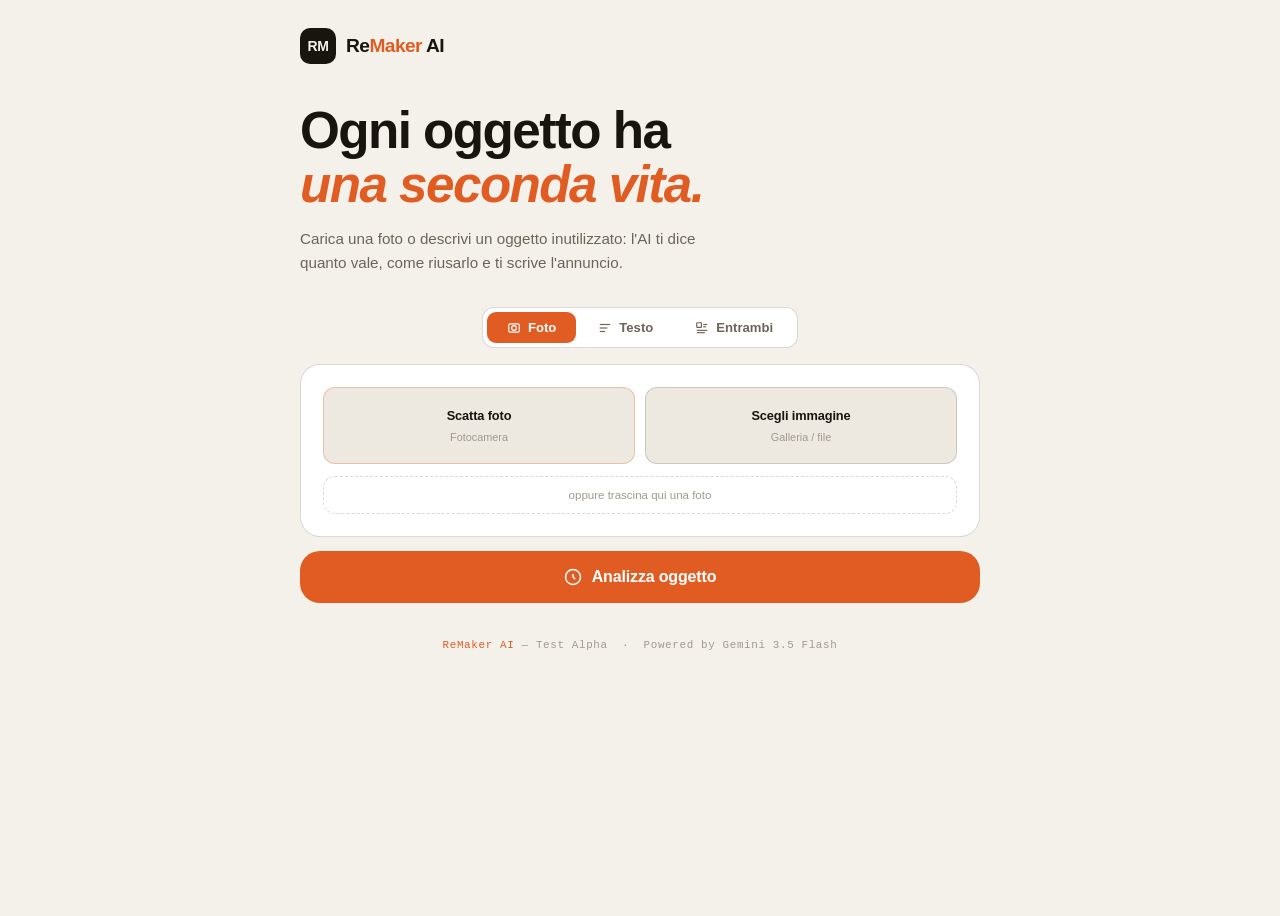
==== commit 472081b5: "v3" ====
--- a/remaker-test.html
+++ b/remaker-test.html
@@ -1190,21 +1190,7 @@
         <div class="logo">Re<span>Maker</span> AI</div>
         <div class="tagline">Non buttare &nbsp;·&nbsp; Reinventa</div>
       </div>
-      <button class="btn-settings" id="btnSettings" title="Impostazioni API">⚙</button>
     </header>
-
-    <!-- API Key panel -->
-    <div class="api-panel" id="apiPanel">
-      <label>Gemini API Key</label>
-      <div class="api-row">
-        <input type="password" id="apiKeyInput" placeholder="AIzaSy..." autocomplete="off">
-        <button class="btn-save-api" onclick="saveApiKey()">Salva</button>
-      </div>
-      <div class="api-hint">
-        Chiave gratuita su <a href="https://aistudio.google.com/app/apikey" target="_blank">Google AI Studio</a>.
-        La chiave è salvata solo nel tuo browser.
-      </div>
-    </div>
 
     <!-- Hero -->
     <div class="hero">
@@ -1460,21 +1446,9 @@
     let imageMimeType = null;
     let currentListingText = '';
 
-    // ── API Key ─────────────────────────────────────────────────────────
-    // Chiave condivisa per il beta test — non condividere questo file pubblicamente
-    const SHARED_API_KEY = 'AQ.Ab8RN6ItxirFf7-9XR_pX3SB4pdFqU1HdFTvlF8Zo22MFNkEsA';
-
-    function saveApiKey() {
-      const key = document.getElementById('apiKeyInput').value.trim();
-      if (!key) return;
-      localStorage.setItem('rm_gemini_key', key);
-      showToast('✓ API Key salvata');
-      document.getElementById('apiPanel').classList.remove('open');
-    }
-
-    function getApiKey() {
-      return localStorage.getItem('rm_gemini_key') || SHARED_API_KEY;
-    }
+    // ── API proxy ────────────────────────────────────────────────────────
+    // La chiave Gemini è nel Cloudflare Worker — non esposta nel frontend.
+    const WORKER_URL = 'https://remaker-ai.roberto-faccenda.workers.dev/analyze';
 
     // ── Vinted ───────────────────────────────────────────────────────────
     let vintedText = '';
@@ -1633,15 +1607,6 @@
       }
     }
 
-    document.getElementById('btnSettings').addEventListener('click', () => {
-      const panel = document.getElementById('apiPanel');
-      panel.classList.toggle('open');
-      if (panel.classList.contains('open')) {
-        const saved = getApiKey();
-        if (saved) document.getElementById('apiKeyInput').value = saved;
-        document.getElementById('apiKeyInput').focus();
-      }
-    });
 
     // ── Mode toggle ─────────────────────────────────────────────────────
     function setMode(mode) {
@@ -1705,13 +1670,6 @@
 
     // ── Analyze ─────────────────────────────────────────────────────────
     async function analyze() {
-      const apiKey = getApiKey();
-      if (!apiKey) {
-        document.getElementById('apiPanel').classList.add('open');
-        showError('Inserisci la tua Gemini API Key nelle impostazioni (⚙).');
-        return;
-      }
-
       const textVal = document.getElementById('textInput').value.trim();
       const hasImage = !!imageBase64;
       const hasText = !!textVal;
@@ -1784,15 +1742,14 @@
 
       try {
         const res = await fetch(
-          `https://generativelanguage.googleapis.com/v1beta/models/gemini-3.5-flash:generateContent?key=${apiKey}`,
-          {
-            method: 'POST',
-            body: JSON.stringify({
-              contents: [{ parts }],
-              generationConfig: { temperature: 0.7, topK: 40, topP: 0.95, maxOutputTokens: 4096 }
-            })
-          }
-        );
+          WORKER_URL, {
+          method: 'POST',
+          headers: { 'Content-Type': 'application/json' },
+          body: JSON.stringify({
+            contents: [{ parts }],
+            generationConfig: { temperature: 0.7, topK: 40, topP: 0.95, maxOutputTokens: 4096 }
+          })
+        });
 
         if (!res.ok) {
           const errData = await res.json().catch(() => ({}));
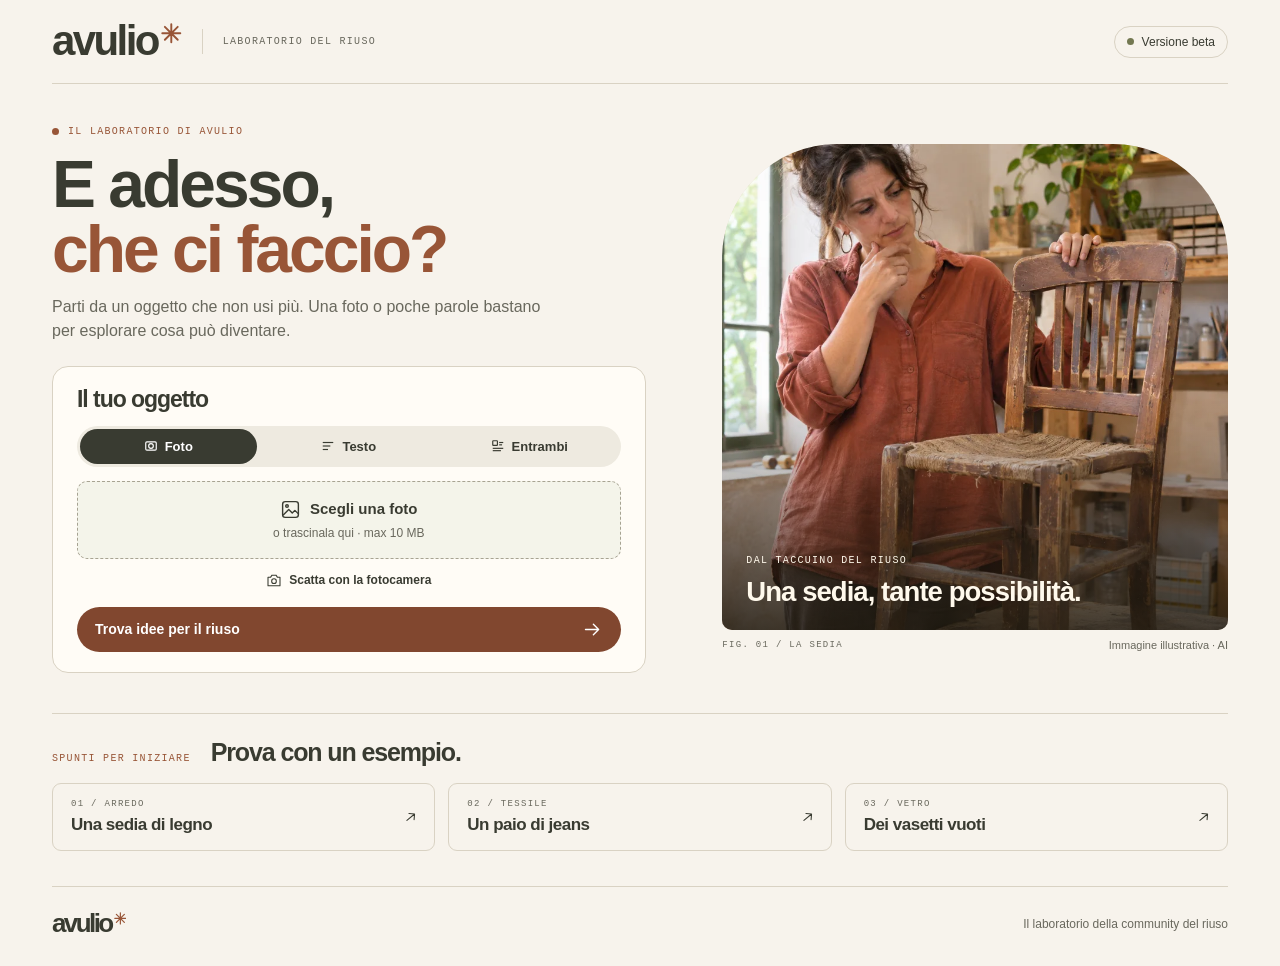
==== commit b4586cd8: "Pubblica il laboratorio del riuso Avulio" ====
--- a/remaker-test.html
+++ b/remaker-test.html
@@ -2,1207 +2,27 @@
 <html lang="it">
 <head>
   <meta charset="UTF-8">
-  <meta name="viewport" content="width=device-width, initial-scale=1.0, maximum-scale=1.0">
-  <title>ReMaker AI — Non buttare. Reinventa.</title>
+  <meta name="viewport" content="width=device-width, initial-scale=1.0">
+  <title>Avulio — Laboratorio del riuso</title>
   <link rel="preconnect" href="https://fonts.googleapis.com">
   <link rel="preconnect" href="https://fonts.gstatic.com" crossorigin>
   <link href="https://fonts.googleapis.com/css2?family=Syne:wght@400;500;600;700;800&family=DM+Sans:ital,opsz,wght@0,9..40,300;0,9..40,400;0,9..40,500;0,9..40,600;1,9..40,300;1,9..40,400&family=DM+Mono:wght@400;500&display=swap" rel="stylesheet">
 
-  <style>
-    :root {
-      --bg:          #F4F1EB;
-      --bg2:         #EDE9E1;
-      --surface:     #FFFFFF;
-      --surface2:    #F9F7F3;
-      --border:      rgba(24,20,14,0.09);
-      --border2:     rgba(24,20,14,0.16);
-      --text:        #18140E;
-      --text2:       #6B6558;
-      --text3:       #A09A8E;
-      /* accent */
-      --terra:       #E05C22;
-      --terra-dim:   rgba(224,92,34,0.10);
-      --terra-glow:  rgba(224,92,34,0.22);
-      /* category colors */
-      --vendi:       #D4870A;
-      --vendi-bg:    #FEF3DC;
-      --dona:        #1A9E72;
-      --dona-bg:     #DFFAF0;
-      --trasforma:   #7B52D4;
-      --trasforma-bg:#EDE8FF;
-      --ripara:      #1869C5;
-      --ripara-bg:   #E0ECFF;
-      --vinted:      #09B66D;
-      --vinted-bg:   #E0FAF0;
-      /* legacy aliases (usati in JS-generated HTML) */
-      --olive:       #1A9E72;
-      --olive-dim:   rgba(26,158,114,0.12);
-      --gold:        #D4870A;
-      --gold-dim:    rgba(212,135,10,0.12);
-      --accent:      #E05C22;
-      --r:           12px;
-      --r2:          20px;
-      --r3:          28px;
-    }
-
-  <style>
-    *, *::before, *::after { box-sizing: border-box; margin: 0; padding: 0; }
-    html { scroll-behavior: smooth; }
-    html, body { overflow-x: hidden; max-width: 100%; }
-
-    body {
-      font-family: 'DM Sans', sans-serif;
-      background: var(--bg);
-      color: var(--text);
-      min-height: 100vh;
-    }
-
-    /* ── Layout ── */
-    .wrap {
-      max-width: 680px;
-      margin: 0 auto;
-      padding: 0 20px 80px;
-    }
-
-    /* ── Header ── */
-    header {
-      display: flex;
-      align-items: center;
-      justify-content: space-between;
-      padding: 20px 0 0;
-      margin-bottom: 40px;
-    }
-    .logo-wrap {
-      display: flex;
-      align-items: center;
-      gap: 10px;
-    }
-    .logo-mark {
-      width: 36px; height: 36px;
-      background: var(--text);
-      border-radius: 10px;
-      display: flex; align-items: center; justify-content: center;
-      font-family: 'Syne', sans-serif;
-      font-weight: 800; font-size: 14px;
-      color: var(--bg);
-      letter-spacing: -0.02em;
-      flex-shrink: 0;
-    }
-    .logo {
-      font-family: 'Syne', sans-serif;
-      font-size: 1.2rem;
-      font-weight: 700;
-      letter-spacing: -0.03em;
-      color: var(--text);
-      line-height: 1;
-    }
-    .logo span { color: var(--terra); }
-    .tagline { display: none; }
-
-    .btn-settings {
-      background: var(--surface);
-      border: 1px solid var(--border2);
-      color: var(--text3);
-      width: 38px; height: 38px;
-      border-radius: 10px;
-      cursor: pointer;
-      display: flex; align-items: center; justify-content: center;
-      transition: all 0.2s;
-      font-size: 1rem;
-      flex-shrink: 0;
-    }
-    .btn-settings:hover { border-color: var(--terra); color: var(--terra); }
-
-    /* ── Hero copy ── */
-    .hero {
-      margin-bottom: 32px;
-    }
-    .hero h1 {
-      font-family: 'Syne', sans-serif;
-      font-size: clamp(2.2rem, 6vw, 3.2rem);
-      font-weight: 800;
-      line-height: 1.05;
-      letter-spacing: -0.03em;
-      color: var(--text);
-      margin-bottom: 12px;
-    }
-    .hero h1 em {
-      font-style: italic;
-      color: var(--terra);
-    }
-    .hero p {
-      font-size: 0.95rem;
-      font-weight: 400;
-      color: var(--text2);
-      max-width: 400px;
-      line-height: 1.6;
-    }
-
-    /* ── API Key Panel ── */
-    .api-panel {
-      background: var(--surface);
-      border: 1px solid var(--border2);
-      border-radius: var(--r2);
-      padding: 20px 22px;
-      margin-bottom: 24px;
-      display: none;
-    }
-    .api-panel.open { display: block; animation: fadeIn 0.2s ease; }
-    .api-panel label {
-      display: block;
-      font-family: 'DM Mono', monospace;
-      font-size: 0.68rem;
-      font-weight: 500;
-      letter-spacing: 0.1em;
-      text-transform: uppercase;
-      color: var(--text3);
-      margin-bottom: 10px;
-    }
-    .api-row { display: flex; gap: 10px; }
-    .api-row input {
-      flex: 1;
-      background: var(--bg2);
-      border: 1px solid var(--border2);
-      border-radius: var(--r);
-      padding: 10px 14px;
-      font-family: 'DM Sans', sans-serif;
-      font-size: 0.85rem;
-      color: var(--text);
-      outline: none;
-      transition: border-color 0.2s;
-    }
-    .api-row input:focus { border-color: var(--terra); }
-    .api-row input::placeholder { color: var(--text3); }
-    .btn-save-api {
-      background: var(--terra);
-      border: none;
-      border-radius: var(--r);
-      padding: 10px 18px;
-      color: white;
-      font-family: 'Syne', sans-serif;
-      font-size: 0.82rem;
-      font-weight: 600;
-      cursor: pointer;
-      transition: opacity 0.2s;
-      white-space: nowrap;
-    }
-    .btn-save-api:hover { opacity: 0.85; }
-    .api-hint {
-      margin-top: 10px;
-      font-size: 0.75rem;
-      color: var(--text3);
-    }
-    .api-hint a { color: var(--dona); text-decoration: none; }
-    .api-hint a:hover { text-decoration: underline; }
-
-    /* ── Input mode toggle ── */
-    .mode-toggle {
-      display: flex;
-      background: var(--surface);
-      border: 1px solid var(--border2);
-      border-radius: 12px;
-      padding: 4px;
-      margin: 0 auto 16px;
-      width: fit-content;
-      gap: 2px;
-    }
-    .mode-btn {
-      padding: 8px 20px;
-      border-radius: 9px;
-      border: none;
-      background: transparent;
-      color: var(--text2);
-      font-family: 'Syne', sans-serif;
-      font-size: 0.82rem;
-      font-weight: 600;
-      cursor: pointer;
-      transition: all 0.2s;
-      display: flex;
-      align-items: center;
-      gap: 7px;
-    }
-    .mode-btn.active {
-      background: var(--terra);
-      color: white;
-    }
-
-    /* ── Input card ── */
-    .input-card {
-      background: var(--surface);
-      border: 1px solid var(--border2);
-      border-radius: var(--r2);
-      padding: 22px;
-      margin-bottom: 14px;
-    }
-
-    /* Camera / gallery buttons */
-    .photo-actions {
-      display: grid;
-      grid-template-columns: 1fr 1fr;
-      gap: 10px;
-      margin-bottom: 12px;
-    }
-    .btn-photo-action {
-      display: flex;
-      flex-direction: column;
-      align-items: center;
-      justify-content: center;
-      gap: 8px;
-      padding: 20px 12px;
-      border-radius: var(--r);
-      border: 1.5px solid var(--border2);
-      background: var(--bg2);
-      cursor: pointer;
-      transition: all 0.2s;
-      position: relative;
-      overflow: hidden;
-    }
-    .btn-photo-action input[type="file"] {
-      position: absolute;
-      inset: 0;
-      opacity: 0;
-      cursor: pointer;
-      width: 100%;
-      height: 100%;
-    }
-    .btn-photo-action:hover { border-color: var(--terra); background: var(--terra-dim); }
-    .btn-photo-action .pa-icon { font-size: 1.6rem; line-height: 1; }
-    .btn-photo-action .pa-label {
-      font-family: 'Syne', sans-serif;
-      font-size: 0.8rem; font-weight: 700;
-      color: var(--text);
-      letter-spacing: -0.01em;
-    }
-    .btn-photo-action .pa-sub { font-size: 0.68rem; color: var(--text3); }
-    .btn-camera { border-color: rgba(224,92,34,0.3); }
-    .btn-camera:hover { border-color: var(--terra); }
-
-    .drop-zone {
-      border: 1.5px dashed var(--border2);
-      border-radius: var(--r);
-      padding: 12px 20px;
-      text-align: center;
-      cursor: pointer;
-      transition: all 0.25s;
-      position: relative;
-    }
-    .drop-zone:hover, .drop-zone.dragover {
-      border-color: var(--terra);
-      background: var(--terra-dim);
-    }
-    .drop-zone input[type="file"] {
-      position: absolute;
-      inset: 0;
-      opacity: 0;
-      cursor: pointer;
-      width: 100%;
-      height: 100%;
-    }
-    .drop-icon { font-size: 1.8rem; margin-bottom: 8px; opacity: 0.5; }
-    .drop-text-main {
-      font-size: 0.85rem;
-      font-weight: 500;
-      color: var(--text2);
-      margin-bottom: 2px;
-    }
-    .drop-text-sub { font-size: 0.72rem; color: var(--text3); }
-
-    .preview-wrap { position: relative; border-radius: var(--r); overflow: hidden; }
-    .preview-wrap img {
-      width: 100%;
-      max-height: 300px;
-      object-fit: cover;
-      display: block;
-      border-radius: var(--r);
-    }
-    .preview-remove {
-      position: absolute;
-      top: 10px; right: 10px;
-      background: rgba(0,0,0,0.6);
-      border: none;
-      border-radius: 50%;
-      width: 30px; height: 30px;
-      color: white;
-      cursor: pointer;
-      font-size: 1rem;
-      display: flex; align-items: center; justify-content: center;
-      transition: background 0.2s;
-    }
-    .preview-remove:hover { background: var(--terra); }
-
-    /* Text input */
-    .text-input-area {
-      width: 100%;
-      background: var(--bg2);
-      border: 1.5px solid var(--border2);
-      border-radius: var(--r);
-      padding: 14px 16px;
-      font-family: 'DM Sans', sans-serif;
-      font-size: 0.9rem;
-      color: var(--text);
-      outline: none;
-      resize: none;
-      min-height: 140px;
-      line-height: 1.6;
-      transition: border-color 0.2s;
-    }
-    .text-input-area:focus { border-color: var(--terra); }
-    .text-input-area::placeholder { color: var(--text3); }
-    .input-helper { margin-top: 8px; font-size: 0.75rem; color: var(--text3); }
-
-    /* Combined mode */
-    .combo-divider {
-      display: flex;
-      align-items: center;
-      gap: 12px;
-      margin: 18px 0;
-    }
-    .combo-divider span {
-      font-family: 'DM Mono', monospace;
-      font-size: 0.68rem;
-      letter-spacing: 0.12em;
-      text-transform: uppercase;
-      color: var(--text3);
-      white-space: nowrap;
-    }
-    .combo-divider::before, .combo-divider::after {
-      content: ''; flex: 1; height: 1px; background: var(--border);
-    }
-
-    /* ── CTA Button ── */
-    .btn-analyze {
-      width: 100%;
-      background: var(--terra);
-      border: none;
-      border-radius: var(--r2);
-      padding: 17px;
-      font-family: 'Syne', sans-serif;
-      font-size: 1rem;
-      font-weight: 700;
-      letter-spacing: -0.01em;
-      color: white;
-      cursor: pointer;
-      display: flex;
-      align-items: center;
-      justify-content: center;
-      gap: 10px;
-      transition: all 0.2s;
-    }
-    .btn-analyze:hover { opacity: 0.9; transform: translateY(-1px); box-shadow: 0 6px 24px var(--terra-glow); }
-    .btn-analyze:active { transform: translateY(0); }
-    .btn-analyze:disabled { opacity: 0.5; cursor: not-allowed; transform: none; box-shadow: none; }
-
-    /* ── Scan Animation ── */
-    .scan-state { display: none; text-align: center; padding: 60px 20px; }
-    .scan-state.visible { display: block; animation: fadeIn 0.4s ease; }
-    .scanner {
-      width: 110px; height: 110px;
-      margin: 0 auto 28px;
-      position: relative;
-    }
-    .scanner-ring {
-      position: absolute; inset: 0;
-      border: 2px solid var(--terra);
-      border-radius: 50%;
-      border-top-color: transparent;
-      animation: spin 1.2s linear infinite;
-    }
-    .scanner-ring-2 {
-      position: absolute; inset: 12px;
-      border: 1px solid var(--terra-glow);
-      border-radius: 50%;
-      border-bottom-color: transparent;
-      animation: spin 2s linear infinite reverse;
-    }
-    .scanner-dot {
-      position: absolute;
-      top: 50%; left: 50%;
-      transform: translate(-50%, -50%);
-      width: 10px; height: 10px;
-      background: var(--terra);
-      border-radius: 50%;
-      animation: pulse 1.5s ease-in-out infinite;
-    }
-    .scan-label {
-      font-family: 'DM Mono', monospace;
-      font-size: 0.78rem;
-      color: var(--text3);
-      letter-spacing: 0.08em;
-    }
-    .scan-label span { display: inline-block; animation: dots 1.5s steps(4, end) infinite; }
-
-    /* ── Results ── */
-    .results { display: none; animation: fadeUp 0.4s ease; }
-    .results.visible { display: block; }
-    .results-header {
-      display: flex;
-      align-items: center;
-      justify-content: space-between;
-      margin-bottom: 18px;
-    }
-    .results-title {
-      font-family: 'Syne', sans-serif;
-      font-size: 1.1rem;
-      font-weight: 700;
-      letter-spacing: -0.02em;
-    }
-    .btn-reset {
-      background: none;
-      border: 1px solid var(--border2);
-      border-radius: 999px;
-      padding: 6px 14px;
-      color: var(--text2);
-      font-family: 'Syne', sans-serif;
-      font-size: 0.75rem;
-      font-weight: 600;
-      cursor: pointer;
-      transition: all 0.2s;
-    }
-    .btn-reset:hover { border-color: var(--terra); color: var(--terra); }
-
-    /* Object card — dark hero */
-    .obj-card {
-      background: var(--text);
-      border-radius: var(--r2);
-      padding: 22px 24px;
-      margin-bottom: 12px;
-      display: flex;
-      align-items: center;
-      gap: 18px;
-    }
-    .obj-emoji { font-size: 2.8rem; flex-shrink: 0; line-height: 1; }
-    .obj-info { flex: 1; }
-    .obj-name {
-      font-family: 'Syne', sans-serif;
-      font-size: 1.2rem;
-      font-weight: 800;
-      line-height: 1.15;
-      letter-spacing: -0.02em;
-      color: #FFFFFF;
-      margin-bottom: 8px;
-    }
-    .obj-meta { display: flex; gap: 6px; flex-wrap: wrap; }
-    .tag {
-      font-family: 'DM Mono', monospace;
-      font-size: 0.65rem;
-      font-weight: 500;
-      letter-spacing: 0.06em;
-      text-transform: uppercase;
-      padding: 3px 9px;
-      border-radius: 999px;
-      border: 1px solid;
-    }
-    .tag-cat  { border-color: rgba(26,158,114,0.5); color: #4ECFA0; background: rgba(26,158,114,0.15); }
-    .tag-cond { border-color: rgba(212,135,10,0.5); color: #F5B740; background: rgba(212,135,10,0.15); }
-
-    /* Value card */
-    .value-card {
-      background: var(--surface);
-      border: 1px solid var(--border2);
-      border-radius: var(--r2);
-      padding: 20px 22px;
-      margin-bottom: 12px;
-    }
-    .card-label {
-      font-family: 'DM Mono', monospace;
-      font-size: 0.68rem;
-      font-weight: 500;
-      letter-spacing: 0.1em;
-      text-transform: uppercase;
-      color: var(--text3);
-      margin-bottom: 12px;
-    }
-    .value-range {
-      display: flex;
-      align-items: baseline;
-      gap: 6px;
-      margin-bottom: 14px;
-    }
-    .value-min, .value-max {
-      font-family: 'Syne', sans-serif;
-      font-size: 2rem;
-      font-weight: 800;
-      letter-spacing: -0.04em;
-      color: var(--text);
-    }
-    .value-min { color: var(--terra); }
-    .value-sep {
-      font-family: 'DM Sans', sans-serif;
-      font-size: 1.1rem;
-      color: var(--text3);
-    }
-    .value-bar {
-      height: 5px;
-      background: var(--bg2);
-      border-radius: 3px;
-      overflow: hidden;
-      margin-bottom: 8px;
-    }
-    .value-bar-fill {
-      height: 100%;
-      background: linear-gradient(90deg, var(--vendi), var(--terra));
-      border-radius: 3px;
-      width: 0;
-      transition: width 1s ease 0.3s;
-    }
-    .value-note {
-      font-size: 0.78rem;
-      color: var(--text3);
-      font-style: italic;
-    }
-
-    /* Ideas */
-    .ideas-section { margin-bottom: 12px; }
-    .ideas-section .card-label { margin-bottom: 12px; }
-    .ideas-group { margin-bottom: 16px; }
-    .ideas-group:last-child { margin-bottom: 0; }
-    .ideas-group-header {
-      display: inline-flex;
-      align-items: center;
-      gap: 6px;
-      margin-bottom: 8px;
-      border-radius: 8px;
-      padding: 4px 10px;
-      border-left: none !important;
-    }
-    .ideas-group-header span {
-      font-family: 'DM Mono', monospace;
-      font-size: 0.65rem;
-      font-weight: 500;
-      letter-spacing: 0.1em;
-      text-transform: uppercase;
-    }
-    .group-vendi    { background: var(--vendi-bg); }
-    .group-vendi    span { color: var(--vendi); }
-    .group-dona     { background: var(--dona-bg); }
-    .group-dona     span { color: var(--dona); }
-    .group-trasforma { background: var(--trasforma-bg); }
-    .group-trasforma span { color: var(--trasforma); }
-    .group-ripara   { background: var(--ripara-bg); }
-    .group-ripara   span { color: var(--ripara); }
-
-    .ideas-grid {
-      display: grid;
-      grid-template-columns: 1fr 1fr;
-      gap: 8px;
-    }
-    .idea-card {
-      background: var(--surface);
-      border: 1px solid var(--border);
-      border-radius: var(--r);
-      padding: 14px 16px;
-      transition: border-color 0.2s;
-      cursor: default;
-    }
-    .idea-card:hover { border-color: var(--border2); }
-    .idea-top {
-      display: flex;
-      align-items: flex-start;
-      justify-content: space-between;
-      gap: 8px;
-      margin-bottom: 6px;
-    }
-    .idea-title {
-      font-family: 'Syne', sans-serif;
-      font-size: 0.82rem;
-      font-weight: 700;
-      line-height: 1.3;
-      letter-spacing: -0.01em;
-      color: var(--text);
-      flex: 1;
-    }
-    .tag-idea {
-      font-family: 'DM Mono', monospace;
-      font-size: 0.58rem;
-      font-weight: 500;
-      letter-spacing: 0.08em;
-      text-transform: uppercase;
-      padding: 2px 7px;
-      border-radius: 999px;
-      white-space: nowrap;
-      flex-shrink: 0;
-    }
-    .tag-vendi    { background: var(--vendi-bg);    color: var(--vendi);    border: 1px solid rgba(212,135,10,0.25); }
-    .tag-dona     { background: var(--dona-bg);     color: var(--dona);     border: 1px solid rgba(26,158,114,0.25); }
-    .tag-trasforma { background: var(--trasforma-bg); color: var(--trasforma); border: 1px solid rgba(123,82,212,0.25); }
-    .tag-ripara   { background: var(--ripara-bg);   color: var(--ripara);   border: 1px solid rgba(24,105,197,0.25); }
-    .idea-desc {
-      font-size: 0.76rem;
-      color: var(--text2);
-      line-height: 1.5;
-    }
-    .diff-dots { display: flex; gap: 3px; margin-top: 8px; }
-    .diff-dot {
-      width: 5px; height: 5px;
-      border-radius: 50%;
-      background: var(--bg2);
-      border: 1px solid var(--border2);
-    }
-    .diff-dot.active { background: var(--terra); border-color: var(--terra); }
-
-    /* Listing card */
-    .listing-card {
-      background: var(--surface);
-      border: 1px solid var(--border2);
-      border-radius: var(--r2);
-      padding: 20px 22px;
-      margin-bottom: 12px;
-    }
-    .listing-head {
-      display: flex;
-      justify-content: space-between;
-      align-items: center;
-      margin-bottom: 12px;
-    }
-    .listing-title {
-      font-family: 'Syne', sans-serif;
-      font-size: 1rem;
-      font-weight: 700;
-      line-height: 1.3;
-      letter-spacing: -0.01em;
-      color: var(--text);
-    }
-    .btn-copy {
-      background: var(--text);
-      border: none;
-      border-radius: var(--r);
-      padding: 6px 13px;
-      color: var(--bg);
-      font-family: 'Syne', sans-serif;
-      font-size: 0.72rem;
-      font-weight: 600;
-      cursor: pointer;
-      transition: opacity 0.2s;
-      display: flex;
-      align-items: center;
-      gap: 6px;
-      flex-shrink: 0;
-    }
-    .btn-copy:hover { opacity: 0.8; }
-    .btn-copy.copied { background: var(--dona); }
-
-    .listing-body {
-      font-size: 0.83rem;
-      color: var(--text2);
-      line-height: 1.7;
-      white-space: pre-wrap;
-      background: var(--bg2);
-      border-radius: var(--r);
-      padding: 13px 15px;
-      margin-bottom: 14px;
-      border-left: 3px solid var(--border2);
-    }
-    .listing-price {
-      display: flex;
-      align-items: center;
-      gap: 10px;
-    }
-    .listing-price-label {
-      font-family: 'DM Mono', monospace;
-      font-size: 0.65rem;
-      color: var(--text3);
-      text-transform: uppercase;
-      letter-spacing: 0.1em;
-    }
-    .listing-price-val {
-      font-family: 'Syne', sans-serif;
-      font-size: 1.5rem;
-      font-weight: 800;
-      letter-spacing: -0.03em;
-      color: var(--terra);
-    }
-    .hashtags { display: flex; flex-wrap: wrap; gap: 6px; margin-top: 12px; }
-    .hashtag {
-      font-family: 'DM Mono', monospace;
-      font-size: 0.68rem;
-      color: var(--dona);
-      background: var(--dona-bg);
-      border: 1px solid rgba(26,158,114,0.2);
-      border-radius: 999px;
-      padding: 3px 10px;
-    }
-
-    /* Error */
-    .error-box {
-      display: none;
-      background: rgba(224,92,34,0.08);
-      border: 1px solid rgba(224,92,34,0.25);
-      border-radius: var(--r);
-      padding: 13px 16px;
-      margin-top: 14px;
-      font-size: 0.83rem;
-      color: #C44B15;
-      line-height: 1.5;
-    }
-    .error-box.visible { display: block; }
-
-    /* Footer */
-    footer {
-      text-align: center;
-      padding: 36px 0 0;
-      font-family: 'DM Mono', monospace;
-      font-size: 0.68rem;
-      color: var(--text3);
-      letter-spacing: 0.06em;
-    }
-    footer strong { color: var(--terra); font-weight: 500; }
-
-    /* ── Animations ── */
-    @keyframes spin { to { transform: rotate(360deg); } }
-    @keyframes pulse {
-      0%, 100% { opacity: 1; transform: translate(-50%, -50%) scale(1); }
-      50%       { opacity: 0.4; transform: translate(-50%, -50%) scale(0.6); }
-    }
-    @keyframes dots {
-      0%  { content: ''; }
-      25% { content: '.'; }
-      50% { content: '..'; }
-      75% { content: '...'; }
-    }
-    @keyframes fadeIn { from { opacity: 0; } to { opacity: 1; } }
-    @keyframes fadeUp {
-      from { opacity: 0; transform: translateY(16px); }
-      to   { opacity: 1; transform: translateY(0); }
-    }
-
-    /* ── File protocol banner ── */
-    .file-banner {
-      display: none;
-      position: fixed;
-      top: 0; left: 0; right: 0;
-      background: var(--terra);
-      color: white;
-      padding: 11px 20px;
-      font-size: 0.8rem;
-      font-weight: 400;
-      text-align: center;
-      z-index: 200;
-      line-height: 1.5;
-    }
-    .file-banner.show { display: block; }
-    .file-banner strong { font-weight: 600; }
-    .file-banner code {
-      background: rgba(0,0,0,0.25);
-      border-radius: 4px;
-      padding: 1px 7px;
-      font-size: 0.78rem;
-      font-family: 'DM Mono', monospace;
-    }
-
-    /* ── Ricambi & Accessori ── */
-    .spare-card {
-      background: var(--ripara-bg);
-      border: 1px solid rgba(24,105,197,0.18);
-      border-radius: var(--r2);
-      padding: 20px 22px;
-      margin-bottom: 12px;
-    }
-    .spare-card .card-label { color: var(--ripara); }
-    .spare-desc { font-size: 0.82rem; color: var(--text2); margin-bottom: 14px; line-height: 1.5; }
-    .spare-chips { display: flex; flex-wrap: wrap; gap: 7px; margin-bottom: 14px; }
-    .spare-chip {
-      background: rgba(255,255,255,0.6);
-      border: 1px solid rgba(24,105,197,0.2);
-      border-radius: 999px;
-      padding: 5px 13px;
-      font-size: 0.76rem;
-      color: var(--ripara);
-      cursor: pointer;
-      transition: all 0.2s;
-      font-family: 'DM Sans', sans-serif;
-    }
-    .spare-chip:hover { border-color: var(--ripara); }
-    .spare-chip.active { background: var(--ripara); border-color: var(--ripara); color: #fff; }
-    .spare-markets { display: flex; flex-wrap: wrap; gap: 7px; }
-    .spare-market-btn {
-      display: flex;
-      align-items: center;
-      gap: 6px;
-      text-decoration: none;
-      border: 1px solid rgba(24,105,197,0.25);
-      border-radius: 999px;
-      padding: 6px 13px;
-      font-size: 0.78rem;
-      font-family: 'DM Sans', sans-serif;
-      font-weight: 500;
-      color: var(--ripara);
-      background: rgba(255,255,255,0.6);
-      transition: all 0.2s;
-    }
-    .spare-market-btn:hover { background: var(--ripara); color: #fff; border-color: var(--ripara); }
-
-    /* ── Publish buttons ── */
-    .publish-label {
-      font-family: 'DM Mono', monospace;
-      font-size: 0.65rem;
-      color: var(--text3);
-      text-transform: uppercase;
-      letter-spacing: 0.1em;
-      margin-top: 16px;
-      margin-bottom: 9px;
-    }
-    .publish-btns { display: flex; flex-wrap: wrap; gap: 7px; }
-    .btn-publish {
-      display: flex;
-      align-items: center;
-      gap: 6px;
-      border: 1px solid var(--border2);
-      border-radius: 999px;
-      padding: 6px 13px;
-      font-size: 0.78rem;
-      font-family: 'DM Sans', sans-serif;
-      font-weight: 500;
-      cursor: pointer;
-      transition: all 0.2s;
-      background: var(--surface);
-      color: var(--text2);
-    }
-    .btn-publish:hover { transform: translateY(-1px); }
-    .btn-subito:hover { border-color: #e84118; color: #e84118; }
-    .btn-vinted:hover { border-color: #09b1ba; color: #09b1ba; }
-    .btn-meta:hover   { border-color: #1877f2; color: #1877f2; }
-    .btn-ebay:hover   { border-color: #e53238; color: #e53238; }
-
-    /* ── History ── */
-    .history-section {
-      max-width: 680px;
-      margin: 0 auto 50px;
-      padding: 0 20px;
-      display: none;
-    }
-    .history-section.visible { display: block; }
-    .history-header {
-      display: flex;
-      align-items: center;
-      justify-content: space-between;
-      margin-bottom: 14px;
-    }
-    .history-title {
-      font-family: 'Syne', sans-serif;
-      font-size: 0.9rem;
-      font-weight: 700;
-      color: var(--text);
-      letter-spacing: -0.01em;
-    }
-    .btn-clear-history {
-      background: none;
-      border: 1px solid var(--border2);
-      color: var(--text3);
-      font-size: 0.72rem;
-      padding: 4px 12px;
-      border-radius: 999px;
-      cursor: pointer;
-      font-family: 'DM Sans', sans-serif;
-      transition: all 0.2s;
-    }
-    .btn-clear-history:hover { border-color: var(--terra); color: var(--terra); }
-    .history-list { display: flex; flex-direction: column; gap: 8px; }
-    .history-item {
-      background: var(--surface);
-      border: 1px solid var(--border);
-      border-radius: var(--r2);
-      padding: 13px 16px;
-      display: flex;
-      align-items: center;
-      gap: 13px;
-      cursor: pointer;
-      transition: border-color 0.2s;
-    }
-    .history-item:hover { border-color: var(--border2); }
-    .history-emoji { font-size: 1.6rem; flex-shrink: 0; }
-    .history-info { flex: 1; min-width: 0; }
-    .history-name {
-      font-family: 'Syne', sans-serif;
-      font-weight: 700;
-      font-size: 0.85rem;
-      letter-spacing: -0.01em;
-      color: var(--text);
-      white-space: nowrap;
-      overflow: hidden;
-      text-overflow: ellipsis;
-    }
-    .history-meta {
-      font-size: 0.72rem;
-      color: var(--text3);
-      margin-top: 2px;
-      display: flex;
-      gap: 7px;
-      align-items: center;
-    }
-    .history-price {
-      font-family: 'Syne', sans-serif;
-      font-weight: 700;
-      font-size: 0.82rem;
-      color: var(--terra);
-      flex-shrink: 0;
-    }
-    .history-del {
-      background: none;
-      border: none;
-      color: var(--text3);
-      cursor: pointer;
-      padding: 4px;
-      font-size: 0.9rem;
-      line-height: 1;
-      opacity: 0.4;
-      transition: opacity 0.2s;
-      flex-shrink: 0;
-    }
-    .history-del:hover { opacity: 1; }
-
-    /* ── Notification toast ── */
-    .toast {
-      position: fixed;
-      bottom: 28px;
-      left: 50%;
-      transform: translateX(-50%) translateY(16px);
-      background: var(--text);
-      border-radius: 999px;
-      padding: 10px 20px;
-      font-family: 'Syne', sans-serif;
-      font-size: 0.78rem;
-      font-weight: 600;
-      color: var(--bg);
-      opacity: 0;
-      transition: all 0.25s;
-      pointer-events: none;
-      z-index: 100;
-      white-space: nowrap;
-      max-width: calc(100vw - 48px);
-    }
-    .toast.show {
-      opacity: 1;
-      transform: translateX(-50%) translateY(0);
-    }
-
-    /* ── Vinted Card ── */
-    .vinted-card {
-      background: var(--vinted-bg);
-      border: 1px solid rgba(9,182,109,0.22);
-      border-radius: var(--r2);
-      padding: 20px 22px;
-      margin-bottom: 12px;
-      display: none;
-    }
-    .vinted-card.visible { display: block; }
-    .vinted-header {
-      display: flex;
-      align-items: center;
-      justify-content: space-between;
-      margin-bottom: 16px;
-    }
-    .vinted-logo {
-      display: flex;
-      align-items: center;
-      gap: 8px;
-    }
-    .vinted-logo-dot {
-      width: 7px; height: 7px;
-      background: var(--vinted);
-      border-radius: 50%;
-    }
-    .vinted-logo span {
-      font-family: 'Syne', sans-serif;
-      font-weight: 800;
-      font-size: 0.9rem;
-      color: var(--vinted);
-      letter-spacing: -0.02em;
-    }
-    .vinted-fields {
-      display: grid;
-      grid-template-columns: 1fr 1fr;
-      gap: 8px;
-      margin-bottom: 14px;
-    }
-    .vinted-field {
-      background: rgba(255,255,255,0.65);
-      border-radius: 10px;
-      padding: 9px 12px;
-    }
-    .vf-label {
-      font-family: 'DM Mono', monospace;
-      font-size: 0.6rem;
-      font-weight: 500;
-      letter-spacing: 0.1em;
-      text-transform: uppercase;
-      color: var(--vinted);
-      margin-bottom: 3px;
-    }
-    .vf-value {
-      font-size: 0.84rem;
-      font-weight: 500;
-      color: #0A4030;
-    }
-    .vinted-field.full { grid-column: 1 / -1; }
-    .btn-copy-vinted {
-      width: 100%;
-      background: var(--vinted);
-      border: none;
-      border-radius: var(--r);
-      padding: 11px;
-      font-family: 'Syne', sans-serif;
-      font-size: 0.85rem;
-      font-weight: 700;
-      color: white;
-      cursor: pointer;
-      transition: opacity 0.2s;
-    }
-    .btn-copy-vinted:hover { opacity: 0.88; }
-
-    /* ── Remove.bg button ── */
-    .btn-removebg {
-      display: none;
-      width: 100%;
-      margin-top: 10px;
-      background: var(--bg2);
-      border: 1px solid var(--border2);
-      border-radius: var(--r);
-      padding: 10px 16px;
-      font-family: 'DM Sans', sans-serif;
-      font-size: 0.82rem;
-      font-weight: 500;
-      color: var(--text2);
-      cursor: pointer;
-      transition: all 0.2s;
-      align-items: center;
-      justify-content: center;
-      gap: 8px;
-    }
-    .btn-removebg.visible { display: flex; }
-    .btn-removebg:hover { border-color: var(--terra); color: var(--text); }
-    .btn-removebg:disabled { opacity: 0.5; cursor: not-allowed; }
-
-    /* ── Feedback Card ── */
-    .feedback-card {
-      background: var(--bg2);
-      border-radius: var(--r2);
-      padding: 22px;
-      margin-top: 12px;
-    }
-    .fb-header {
-      display: flex;
-      align-items: flex-start;
-      gap: 13px;
-      margin-bottom: 18px;
-    }
-    .fb-icon { font-size: 1.4rem; line-height: 1; flex-shrink: 0; }
-    .fb-title {
-      font-family: 'Syne', sans-serif;
-      font-size: 1rem;
-      font-weight: 700;
-      letter-spacing: -0.02em;
-      margin-bottom: 3px;
-    }
-    .fb-sub { font-size: 0.77rem; color: var(--text2); }
-    .fb-label { font-size: 0.8rem; color: var(--text2); margin-bottom: 9px; }
-    .star-row { display: flex; gap: 5px; margin-bottom: 16px; }
-    .star {
-      background: none;
-      border: none;
-      font-size: 1.7rem;
-      color: var(--border2);
-      cursor: pointer;
-      padding: 0; line-height: 1;
-      transition: color 0.15s, transform 0.1s;
-    }
-    .star:hover, .star.active { color: var(--vendi); transform: scale(1.1); }
-    .fb-checks { display: flex; flex-direction: column; gap: 9px; margin-bottom: 16px; }
-    .fb-check {
-      display: flex;
-      align-items: center;
-      gap: 10px;
-      font-size: 0.84rem;
-      color: var(--text);
-      cursor: pointer;
-    }
-    .fb-check input[type="checkbox"] { accent-color: var(--terra); width: 15px; height: 15px; cursor: pointer; flex-shrink: 0; }
-    .fb-textarea {
-      width: 100%;
-      background: var(--surface);
-      border: 1px solid var(--border2);
-      border-radius: var(--r);
-      padding: 11px 13px;
-      font-family: 'DM Sans', sans-serif;
-      font-size: 0.84rem;
-      color: var(--text);
-      outline: none;
-      resize: none;
-      line-height: 1.6;
-      margin-bottom: 10px;
-      transition: border-color 0.2s;
-    }
-    .fb-textarea:focus { border-color: var(--terra); }
-    .fb-textarea::placeholder { color: var(--text3); }
-    .btn-fb-send {
-      width: 100%;
-      background: var(--text);
-      border: none;
-      border-radius: var(--r2);
-      padding: 13px;
-      font-family: 'Syne', sans-serif;
-      font-size: 0.9rem;
-      font-weight: 700;
-      color: var(--bg);
-      cursor: pointer;
-      transition: opacity 0.2s;
-    }
-    .btn-fb-send:hover { opacity: 0.85; }
-    .btn-fb-send:disabled { opacity: 0.5; cursor: not-allowed; }
-    .fb-sent { display: none; text-align: center; padding: 10px 0; }
-    .fb-sent.visible { display: block; animation: fadeIn 0.4s ease; }
-    .fb-sent-icon { font-size: 1.8rem; margin-bottom: 8px; color: var(--dona); }
-    .fb-sent-msg { font-size: 0.88rem; color: var(--text2); }
-
-    /* ── Responsive ── */
-    @media (max-width: 520px) {
-      .ideas-grid { grid-template-columns: 1fr; }
-      .vinted-fields { grid-template-columns: 1fr; }
-      .wrap { padding: 0 14px 80px; }
-      .history-section { padding: 0 14px; }
-      .hero h1 { font-size: 2rem; }
-      .obj-card { gap: 14px; }
-      .obj-emoji { font-size: 2.4rem; }
-      .listing-card { padding: 16px; }
-      .value-card { padding: 16px; }
-      .idea-card { padding: 12px 13px; }
-      .history-item { padding: 10px 12px; gap: 10px; }
-      .publish-btns { gap: 5px; }
-      .btn-publish { padding: 5px 10px; font-size: 0.74rem; }
-    }
-  </style>
-</head>
-
-<body>
-  <!-- File:// protocol warning -->
-  <div class="file-banner" id="fileBanner">
-    ⚠ <strong>Attenzione:</strong> stai aprendo il file direttamente dal disco. Chrome blocca le chiamate API in questo modo.
-    Avvia un server locale: apri il Terminale nella cartella del file e digita <code>python3 -m http.server 8080</code>,
-    poi vai su <code>http://localhost:8080/remaker-test.html</code>
-    — oppure carica il file su <strong>Cloudflare Pages</strong>.
-  </div>
-
+  <meta name="theme-color" content="#f7f3ec">
+  <meta name="description" content="Porta una foto o racconta un oggetto: nel laboratorio di Avulio trovi idee per ripararlo, trasformarlo o rimetterlo in circolo.">
+  <link rel="icon" href="avulio-assets/mark.svg">
+  <link rel="stylesheet" href="avulio-assets/laboratorio.css">
+</head><body>
+  <a class="skip" href="#laboratorio">Vai al laboratorio</a>
   <div class="wrap">
-
-    <!-- Header -->
-    <header>
-      <div class="logo-wrap">
-        <div class="logo-mark">RM</div>
-        <div class="logo">Re<span>Maker</span> AI</div>
-        <div class="tagline">Non buttare &nbsp;·&nbsp; Reinventa</div>
-      </div>
-    </header>
-
-    <!-- Hero -->
-    <div class="hero">
-      <h1>Ogni oggetto ha<br><em>una seconda vita.</em></h1>
-      <p>Carica una foto o descrivi un oggetto inutilizzato: l'AI ti dice quanto vale, come riusarlo e ti scrive l'annuncio.</p>
-    </div>
-
-    <!-- Input section -->
-    <div id="inputSection">
-
-      <!-- Mode toggle -->
-      <div class="mode-toggle">
+    <header class="masthead"><span class="brand">avulio<svg viewBox="0 0 32 32" class="asterisk" aria-hidden="true"><path d="M16 2v28M2 16h28M6 6l20 20M6 26L26 6"/></svg></span><span class="mast-divider"></span><span class="micro mast-label">Laboratorio del riuso</span><span class="badge"><i></i> Versione beta</span></header>
+    <main id="laboratorio">
+    <div id="inputSection"><div class="workbench"><section class="work">
+      <p class="micro eyebrow"><i></i> Il laboratorio di Avulio</p>
+      <h1>E adesso,<br><em>che ci faccio?</em></h1>
+      <p class="lead">Parti da un oggetto che non usi più. Una foto o poche parole bastano per esplorare cosa può diventare.</p>
+      <div class="tool"><h2>Il tuo oggetto</h2>
+      <div class="mode-toggle" role="group" aria-label="Come vuoi raccontare l’oggetto?">
         <button class="mode-btn active" id="btnFoto" onclick="setMode('foto')">
           <svg width="14" height="14" viewBox="0 0 24 24" fill="none" stroke="currentColor" stroke-width="2"><rect x="3" y="5" width="18" height="14" rx="2"/><circle cx="12" cy="12" r="4"/></svg>
           Foto
@@ -1221,32 +41,19 @@
         <!-- Photo input -->
         <div id="photoSection">
           <div id="dropZone">
-            <!-- Pulsanti fotocamera + galleria -->
-            <div class="photo-actions">
-              <div class="btn-photo-action btn-camera">
-                <input type="file" accept="image/*" capture="environment" id="cameraInput" onchange="handleFile(this.files[0])">
-                <div class="pa-label">Scatta foto</div>
-                <div class="pa-sub">Fotocamera</div>
-              </div>
-              <div class="btn-photo-action">
-                <input type="file" accept="image/*" id="fileInput" onchange="handleFile(this.files[0])">
-                <div class="pa-label">Scegli immagine</div>
-                <div class="pa-sub">Galleria / file</div>
-              </div>
+            <div class="drop-zone" id="dropZoneInner">
+              <label class="upload-action"><svg class="icon" aria-hidden="true" viewBox="0 0 24 24"><rect x="3" y="3" width="18" height="18" rx="3"/><circle cx="8" cy="8" r="1.5"/><path d="m4 18 6-6 4 4 3-3 4 4"/></svg><strong>Scegli una foto</strong><input type="file" accept="image/*" id="fileInput" onchange="handleFile(this.files[0])"></label>
+              <small>o trascinala qui · max 10 MB</small>
             </div>
-            <!-- Drag & drop (desktop) -->
-            <div class="drop-zone" id="dropZoneInner">
-              <div class="drop-text-sub">oppure trascina qui una foto</div>
-            </div>
+            <label class="camera-action"><svg class="icon" aria-hidden="true" viewBox="0 0 24 24"><path d="M3 7h4l2-3h6l2 3h4v13H3z"/><circle cx="12" cy="13" r="3.5"/></svg> Scatta con la fotocamera<input type="file" accept="image/*" capture="environment" id="cameraInput" onchange="handleFile(this.files[0])"></label>
           </div>
           <div id="previewSection" style="display:none">
             <div class="preview-wrap">
-              <img id="previewImg" src="" alt="anteprima">
+              <img id="previewImg" alt="Anteprima del tuo oggetto">
               <button class="preview-remove" onclick="removeImage()" title="Rimuovi">✕</button>
             </div>
-            <button class="btn-removebg" id="btnRemoveBg" onclick="removeBackground()">
-              ✂️ Rimuovi sfondo
-            </button>
+            <a class="btn-removebg" href="https://www.remove.bg/it/upload" target="_blank" rel="noopener noreferrer">Rimuovi lo sfondo su remove.bg ↗</a>
+            <p class="input-helper">Se vuoi usare la foto senza sfondo, sostituisci l’originale con quella scaricata.</p>
           </div>
         </div>
 
@@ -1257,37 +64,39 @@
 
         <!-- Text input -->
         <div id="textSection" style="display:none">
-          <textarea class="text-input-area" id="textInput"
-            placeholder="es. Vecchia chitarra acustica anni '80, corde rotte, qualche graffio sulla cassa, custodia originale inclusa..."></textarea>
+          <textarea class="text-input-area" id="textInput" aria-label="Descrivi il tuo oggetto"
+            placeholder="Es. Una sedia di legno con la seduta consumata. La struttura è ancora solida…"></textarea>
           <div class="input-helper">Più dettagli dai, migliori saranno le idee.</div>
         </div>
       </div>
 
       <button class="btn-analyze" id="btnAnalyze" onclick="analyze()">
-        <svg width="18" height="18" viewBox="0 0 24 24" fill="none" stroke="currentColor" stroke-width="2">
-          <circle cx="12" cy="12" r="10"/>
-          <path d="M12 8v4l3 3"/>
-        </svg>
-        Analizza oggetto
+        Trova idee per il riuso <svg class="icon" aria-hidden="true" viewBox="0 0 24 24"><path d="M4 12h15m-6-6 6 6-6 6"/></svg>
       </button>
 
-      <div class="error-box" id="errorBox"></div>
+      <div class="error-box" id="errorBox" role="alert"></div></div></section>
+        <figure class="field-photo"><div class="photo-frame"><img src="avulio-assets/una-domanda.webp" width="860" height="1075" alt="Una donna osserva una sedia di legno con la seduta consumata.">
+          <div class="photo-caption"><span class="micro">Dal taccuino del riuso</span><p>Una sedia, tante possibilità.</p></div></div>
+          <figcaption><span>FIG. 01 / LA SEDIA</span><span>Immagine illustrativa · AI</span></figcaption>
+        </figure></div>
+        <section class="examples" aria-labelledby="examples-title"><div class="examples-head"><p class="micro">Spunti per iniziare</p><h2 id="examples-title">Prova con un esempio.</h2></div>
+        <div class="example-grid"><button type="button" class="example" onclick="useExample(this)" data-description="Ho una sedia di legno con una gamba che traballa e la seduta in paglia rovinata. Vorrei recuperarla."><span class="micro">01 / Arredo</span><strong>Una sedia di legno</strong><svg class="icon" aria-hidden="true" viewBox="0 0 24 24"><path d="M4 12h15m-6-6 6 6-6 6"/></svg></button><button type="button" class="example" onclick="useExample(this)" data-description="Ho un paio di jeans di cotone strappati sulle ginocchia. Il resto del tessuto è in buono stato."><span class="micro">02 / Tessile</span><strong>Un paio di jeans</strong><svg class="icon" aria-hidden="true" viewBox="0 0 24 24"><path d="M4 12h15m-6-6 6 6-6 6"/></svg></button><button type="button" class="example" onclick="useExample(this)" data-description="Ho sei vasetti di vetro della stessa misura, con il coperchio. Mi piacerebbe riutilizzarli insieme ai miei figli."><span class="micro">03 / Vetro</span><strong>Dei vasetti vuoti</strong><svg class="icon" aria-hidden="true" viewBox="0 0 24 24"><path d="M4 12h15m-6-6 6 6-6 6"/></svg></button></div></section>
     </div>
 
     <!-- Scan loading -->
-    <div class="scan-state" id="scanState">
+    <div class="scan-state" id="scanState" role="status">
       <div class="scanner">
         <div class="scanner-ring"></div>
         <div class="scanner-ring-2"></div>
         <div class="scanner-dot"></div>
       </div>
-      <div class="scan-label">Analisi in corso<span>...</span></div>
+      <div class="scan-label">Sto cercando idee per il tuo oggetto…</div>
     </div>
 
     <!-- Results -->
     <div class="results" id="results">
       <div class="results-header">
-        <div class="results-title">Ecco cosa puoi fare</div>
+        <div><p class="micro eyebrow">Taccuino del riuso</p><h1 class="results-title" tabindex="-1">La tua scheda.</h1></div>
         <button class="btn-reset" onclick="reset()">↩ Nuovo oggetto</button>
       </div>
 
@@ -1303,28 +112,28 @@
         </div>
       </div>
 
+      <!-- Ideas -->
+      <div class="ideas-section">
+        <div class="card-label">01 / Idee di riuso</div>
+        <div id="ideasGrid"></div>
+      </div>
+
       <!-- Value estimate -->
       <div class="value-card">
-        <div class="card-label">💰 Stima di mercato</div>
+        <div class="card-label">02 / Stima indicativa di mercato</div>
         <div class="value-range">
           <span class="value-min" id="valMin">—</span>
           <span class="value-sep">—</span>
           <span class="value-max" id="valMax">—</span>
-          <span style="font-size:0.85rem;color:var(--cream-sub);margin-left:4px">EUR</span>
+          <span style="font-size:0.85rem;color:var(--muted);margin-left:4px">EUR</span>
         </div>
         <div class="value-bar"><div class="value-bar-fill" id="valBar"></div></div>
         <div class="value-note" id="valNote">—</div>
       </div>
 
-      <!-- Ideas -->
-      <div class="ideas-section">
-        <div class="card-label">♻️ Idee di riuso</div>
-        <div id="ideasGrid"></div>
-      </div>
-
       <!-- Listing -->
       <div class="listing-card" id="listingCard">
-        <div class="card-label">📝 Annuncio pronto</div>
+        <div class="card-label">03 / Il tuo annuncio</div>
         <div class="listing-head">
           <div class="listing-title" id="listingTitle">—</div>
           <button class="btn-copy" id="btnCopy" onclick="copyListing()">
@@ -1338,7 +147,7 @@
           <span class="listing-price-val" id="listingPrice">—</span>
         </div>
         <div class="hashtags" id="hashtags"></div>
-        <div class="publish-label">Pubblica su</div>
+        <div class="publish-label">Apri il marketplace</div>
         <div class="publish-btns">
           <button class="btn-publish btn-subito" onclick="publishTo('subito')">
             <img src="https://www.subito.it/favicon.ico" width="14" height="14" onerror="this.style.display='none'"> Subito.it
@@ -1357,7 +166,7 @@
 
       <!-- Ricambi & Accessori -->
       <div class="spare-card" id="spareCard" style="display:none">
-        <div class="card-label">🔧 Ricambi & Accessori</div>
+        <div class="card-label">Ricambi e accessori</div>
         <div class="spare-desc">Trova online pezzi di ricambio e accessori compatibili per questo oggetto.</div>
         <div class="spare-chips" id="spareChips"></div>
         <div class="spare-markets" id="spareMarkets"></div>
@@ -1401,11 +210,11 @@
           </div>
 
           <!-- Suggerimento -->
-          <div class="fb-label" style="margin-top:4px">Dammi un suggerimento su come migliorare questa app</div>
+          <div class="fb-label" style="margin-top:4px"><label for="fbSuggerimento">Come potremmo migliorare il laboratorio?</label></div>
           <textarea class="fb-textarea" id="fbSuggerimento" placeholder="Es. vorrei poter filtrare per categoria…" rows="3"></textarea>
 
           <!-- Cosa non è piaciuto -->
-          <div class="fb-label">Dimmi cosa non ti è piaciuto</div>
+          <div class="fb-label"><label for="fbNonPiaciuto">Cosa non ha funzionato per te?</label></div>
           <textarea class="fb-textarea" id="fbNonPiaciuto" placeholder="Es. i risultati non erano accurati, l'interfaccia è confusa…" rows="3"></textarea>
 
           <button class="btn-fb-send" id="btnFbSend" onclick="sendFeedback()">Invia feedback</button>
@@ -1420,24 +229,18 @@
 
     </div>
 
-    <!-- Footer -->
-    <footer>
-      <strong>ReMaker AI</strong> — Test Alpha &nbsp;·&nbsp; Powered by Gemini 3.5 Flash
-    </footer>
-
-  </div>
-
   <!-- History -->
   <div class="history-section" id="historySection">
     <div class="history-header">
-      <div class="history-title">🕒 Cronologia scansioni</div>
+      <div class="history-title">I tuoi oggetti recenti</div>
       <button class="btn-clear-history" onclick="clearHistory()">Cancella tutto</button>
     </div>
     <div class="history-list" id="historyList"></div>
   </div>
 
+  </main><footer><span class="brand">avulio<svg viewBox="0 0 32 32" class="asterisk" aria-hidden="true"><path d="M16 2v28M2 16h28M6 6l20 20M6 26L26 6"/></svg></span><span>Il laboratorio della community del riuso</span></footer></div>
   <!-- Toast notification -->
-  <div class="toast" id="toast"></div>
+  <div class="toast" id="toast" role="status"></div>
 
   <script>
     // ── State ──────────────────────────────────────────────────────────
@@ -1494,54 +297,6 @@
       } catch { showToast('Copia manuale dai campi'); }
     }
 
-    // ── Remove.bg ────────────────────────────────────────────────────────
-    // Ottieni la tua chiave gratuita su https://www.remove.bg/api
-    const REMOVE_BG_KEY = 'Es6c6wxtU6Y4bAck8RNrNQns';
-
-    async function removeBackground() {
-      if (REMOVE_BG_KEY === 'INSERISCI_QUI_REMOVE_BG_KEY') {
-        showToast('⚠ Configura la chiave remove.bg nelle impostazioni');
-        return;
-      }
-      const btn = document.getElementById('btnRemoveBg');
-      btn.disabled = true;
-      btn.textContent = '⏳ Elaborazione…';
-      try {
-        const formData = new FormData();
-        // Converti base64 → Blob
-        const byteString = atob(imageBase64);
-        const ab = new ArrayBuffer(byteString.length);
-        const ia = new Uint8Array(ab);
-        for (let i = 0; i < byteString.length; i++) ia[i] = byteString.charCodeAt(i);
-        const blob = new Blob([ab], { type: imageMimeType });
-        formData.append('image_file', blob, 'image.jpg');
-        formData.append('size', 'auto');
-
-        const res = await fetch('https://api.remove.bg/v1.0/removebg', {
-          method: 'POST',
-          headers: { 'X-Api-Key': REMOVE_BG_KEY },
-          body: formData
-        });
-        if (!res.ok) throw new Error(`remove.bg: ${res.status}`);
-        const resultBlob = await res.blob();
-        const url = URL.createObjectURL(resultBlob);
-        // Aggiorna preview e base64 per l'analisi successiva
-        document.getElementById('previewImg').src = url;
-        const reader = new FileReader();
-        reader.onload = e => {
-          imageBase64 = e.target.result.split(',')[1];
-          imageMimeType = 'image/png';
-        };
-        reader.readAsDataURL(resultBlob);
-        showToast('✓ Sfondo rimosso');
-        btn.textContent = '✓ Sfondo rimosso';
-      } catch (err) {
-        showToast('⚠ Errore remove.bg: ' + err.message);
-        btn.disabled = false;
-        btn.textContent = '✂️ Rimuovi sfondo';
-      }
-    }
-
     // ── Feedback ─────────────────────────────────────────────────────────
     // Sostituisci con l'URL del tuo Google Apps Script Web App dopo il deploy
     const FEEDBACK_SHEET_URL = 'https://script.google.com/macros/s/AKfycbxKmC81X6VVuY1sM0UAVc8Ip6riCkXFjlJisV3pLx_G5N1TQJ7AStGUyGCd16mmCIObzQ/exec';
@@ -1568,6 +323,7 @@
       document.getElementById('fbBody').style.display = 'block';
       document.getElementById('fbSent').classList.remove('visible');
       document.getElementById('btnFbSend').disabled = false;
+      document.getElementById('btnFbSend').textContent = 'Invia feedback';
       document.getElementById('feedbackCard').style.display = 'block';
     }
 
@@ -1609,7 +365,18 @@
 
 
     // ── Mode toggle ─────────────────────────────────────────────────────
+    function useExample(button) {
+      setMode('testo');
+      const input = document.getElementById('textInput');
+      input.value = button.dataset.description;
+      input.focus();
+    }
+
     function setMode(mode) {
+      hideError();
+      for (const button of document.querySelectorAll('.mode-btn')) {
+        button.setAttribute('aria-pressed', String(button.id.toLowerCase() === 'btn' + mode));
+      }
       currentMode = mode;
       document.getElementById('btnFoto').classList.toggle('active', mode === 'foto');
       document.getElementById('btnTesto').classList.toggle('active', mode === 'testo');
@@ -1633,6 +400,7 @@
     function handleFile(file) {
       if (!file) return;
       if (file.size > 10 * 1024 * 1024) { showError('Immagine troppo grande (max 10MB).'); return; }
+      hideError();
       imageMimeType = file.type || 'image/jpeg';
       const reader = new FileReader();
       reader.onload = (e) => {
@@ -1641,7 +409,6 @@
         document.getElementById('previewImg').src = dataUrl;
         document.getElementById('dropZone').style.display = 'none';
         document.getElementById('previewSection').style.display = 'block';
-        document.getElementById('btnRemoveBg').classList.add('visible');
       };
       reader.readAsDataURL(file);
     }
@@ -1652,10 +419,6 @@
       document.getElementById('cameraInput').value = '';
       document.getElementById('dropZone').style.display = 'block';
       document.getElementById('previewSection').style.display = 'none';
-      const rbBtn = document.getElementById('btnRemoveBg');
-      rbBtn.classList.remove('visible');
-      rbBtn.disabled = false;
-      rbBtn.textContent = '✂️ Rimuovi sfondo';
     }
 
     // Drag & drop sul pannello interno
@@ -1671,11 +434,11 @@
     // ── Analyze ─────────────────────────────────────────────────────────
     async function analyze() {
       const textVal = document.getElementById('textInput').value.trim();
-      const hasImage = !!imageBase64;
-      const hasText = !!textVal;
+      const hasImage = currentMode !== 'testo' && !!imageBase64;
+      const hasText = currentMode !== 'foto' && !!textVal;
 
       if (!hasImage && !hasText) {
-        showError('Carica una foto o scrivi una descrizione dell\'oggetto.');
+        showError(currentMode === 'foto' ? 'Scegli o scatta una foto per cominciare.' : currentMode === 'testo' ? 'Descrivi il tuo oggetto per cominciare.' : 'Aggiungi una foto o una descrizione per cominciare.');
         return;
       }
 
@@ -1741,8 +504,7 @@
       parts.push({ text: prompt });
 
       try {
-        const res = await fetch(
-          WORKER_URL, {
+        const res = await fetch(WORKER_URL, {
           method: 'POST',
           headers: { 'Content-Type': 'application/json' },
           body: JSON.stringify({
@@ -1796,7 +558,7 @@
             msg = 'Errore di rete. Controlla la connessione e riprova.';
           }
         } else if (msg.includes('API_KEY_INVALID') || msg.includes('API key') || msg.includes('400')) {
-          msg = 'API Key non valida. Controlla le impostazioni (⚙).';
+          msg = 'L’analisi non è disponibile in questo momento. Riprova più tardi.';
         } else if (msg.includes('QUOTA') || msg.includes('quota') || msg.includes('429')) {
           msg = 'Quota API esaurita. Riprova tra qualche minuto.';
         }
@@ -1829,7 +591,7 @@
       const grid = document.getElementById('ideasGrid');
       grid.innerHTML = '';
       const tagLabel = { vendi:'Vendi', dona:'Dona', trasforma:'Trasforma', ripara:'Ripara' };
-      const catOrder = ['vendi', 'dona', 'trasforma', 'ripara'];
+      const catOrder = ['ripara', 'trasforma', 'dona', 'vendi'];
       const grouped = { vendi: [], dona: [], trasforma: [], ripara: [] };
       for (let i = 0; i < 6; i++) {
         const t = d[`i${i}t`], desc = d[`i${i}d`], cat = d[`i${i}c`] || 'vendi';
@@ -1902,6 +664,7 @@
       document.getElementById('results').classList.add('visible');
       window.scrollTo({ top: 0, behavior: 'smooth' });
 
+      document.querySelector('.results-title').focus({preventScroll:true});
       // Vinted e feedback — dopo che i risultati sono visibili
       try { renderVinted(d); } catch(e) { console.warn('renderVinted error:', e); }
       try { showFeedbackCard(d.o || ''); } catch(e) { console.warn('showFeedbackCard error:', e); }
@@ -2031,16 +794,16 @@
       if (!list.length) { section.classList.remove('visible'); return; }
       section.classList.add('visible');
       container.innerHTML = list.map((entry, i) => `
-        <div class="history-item" onclick="loadFromHistory(${i})">
+        <div class="history-item">
           <div class="history-emoji">${escHtml(entry.emoji)}</div>
-          <div class="history-info">
-            <div class="history-name">${escHtml(entry.oggetto)}</div>
-            <div class="history-meta">
+          <button type="button" class="history-info" onclick="loadFromHistory(${i})">
+            <span class="history-name">${escHtml(entry.oggetto)}</span>
+            <span class="history-meta">
               <span>${escHtml(entry.categoria)}</span>
               <span>·</span>
               <span>${escHtml(entry.date)}</span>
-            </div>
-          </div>
+            </span>
+          </button>
           ${entry.valMin != null ? `<div class="history-price">€${entry.valMin}–${entry.valMax}</div>` : ''}
           <button class="history-del" onclick="event.stopPropagation(); deleteFromHistory(${i})" title="Rimuovi">✕</button>
         </div>
@@ -2070,13 +833,6 @@
     setMode('foto');
 
     window.addEventListener('load', () => {
-      // Warn if opened from file:// (Chrome blocks fetch)
-      if (window.location.protocol === 'file:') {
-        document.getElementById('fileBanner').classList.add('show');
-        document.querySelector('.wrap').style.paddingTop = '70px';
-      }
-      // API panel — non si apre automaticamente (chiave condivisa incorporata)
-      // Per cambiarla usa il pulsante ⚙ in alto a destra
       // Load history
       renderHistory();
     });
--- a/avulio-assets/laboratorio.css
+++ b/avulio-assets/laboratorio.css
@@ -0,0 +1,168 @@
+:root{--paper:#f7f3ec;--ink:#393b31;--muted:#69685d;--rust:#985537;--deep:#81472f;--line:#d9d2c3;--card:#fffcf6;--sage:#e6e8da;--font:'DM Sans',Arial,sans-serif;--display:Syne,'Arial Black',sans-serif;--mono:'DM Mono',monospace;color-scheme:light}
+*{box-sizing:border-box}
+body{margin:0;background:var(--paper);color:var(--ink);font:16px/1.5 var(--font)}
+button,input,textarea{font:inherit;color:inherit}
+button,label:has(input[type=file]){cursor:pointer}
+button{background:none;border:0}
+button:disabled{opacity:.6;cursor:wait}
+button:hover:not(:disabled),a:hover{color:var(--deep)}
+:focus-visible,label:has(input[type=file]:focus-visible){outline:3px solid var(--rust);outline-offset:4px}
+.skip{position:absolute;left:12px;top:-100px;background:white;padding:10px;z-index:3}
+.skip:focus{top:8px}
+.wrap{width:min(1176px,calc(100% - 100px));margin:auto}
+.masthead,footer{display:flex;align-items:center;gap:20px}
+.masthead{height:84px;border-bottom:1px solid var(--line)}
+.brand{display:inline-flex;align-items:flex-start;font:800 42px/.88 var(--display);letter-spacing:-2.6px;color:var(--ink)}
+.asterisk{width:.49em;height:.49em;margin-left:.08em;stroke:var(--rust);stroke-width:3;stroke-linecap:round;fill:none}
+.mast-divider{width:1px;height:25px;background:var(--line)}
+.micro,figcaption,.card-label,.publish-label,.vf-label{font:500 10px/1.5 var(--mono);letter-spacing:1.3px;text-transform:uppercase}
+.micro{margin:0}
+.mast-label{color:var(--muted)}
+.badge{margin-left:auto;font-size:12px;display:flex;align-items:center;gap:8px;padding:6px 12px;border:1px solid var(--line);border-radius:20px}
+.badge i,.eyebrow i{display:inline-block;height:7px;width:7px;background:#737851;border-radius:50%}
+.eyebrow{display:flex;align-items:center;gap:9px;color:var(--rust)}
+.eyebrow i{background:var(--rust)}
+h1,h2,h3,p,figure{margin:0}
+h1,h2,.results-title,.listing-title,.obj-name,.fb-title,.history-title{font-family:var(--display);line-height:1.06;letter-spacing:-.045em}
+.workbench{display:grid;grid-template-columns:1.08fr .92fr;align-items:center;gap:clamp(40px,6vw,96px);padding:40px 0}
+.work{min-width:0}
+h1{font-size:clamp(52px,5.15vw,76px);font-weight:700;margin:13px 0 14px;line-height:.98}
+h1 em{font-style:normal;color:var(--rust)}
+.lead{max-width:510px;color:var(--muted);line-height:1.5;font-size:16px}
+.tool{margin-top:23px;background:var(--card);border:1px solid var(--line);border-radius:16px;padding:20px 24px}
+.tool h2{font-size:23px;margin-bottom:14px}
+.mode-toggle{display:flex;border-radius:30px;padding:3px;background:#eeeae0;gap:4px;margin-bottom:14px}
+.mode-btn{flex:1;display:flex;align-items:center;justify-content:center;gap:7px;padding:8px 3px;border-radius:24px;font-size:13px;font-weight:600}
+.mode-btn.active,.mode-btn.active:hover{background:var(--ink);color:white}
+.drop-zone{position:relative;border:1px dashed #a7a392;background:#f4f4ea;text-align:center;padding:16px;border-radius:10px}
+.drop-zone:focus-within,.drop-zone:hover,.drop-zone.dragover{background:#e9ebdc;border-color:#777d60}
+.upload-action{display:flex;align-items:center;justify-content:center;gap:9px;font-size:15px}
+.icon{width:21px;height:21px;fill:none;stroke:currentColor;stroke-width:1.6;stroke-linecap:round;stroke-linejoin:round;flex-shrink:0}
+.drop-zone small,.input-helper,.value-note,.history-meta{color:var(--muted);font-size:12px}
+.drop-zone small{display:block;margin-top:3px}
+input[type=file]{position:absolute;inset:0;width:100%;height:100%;opacity:0;cursor:pointer}
+.camera-action{position:relative;display:flex;align-items:center;justify-content:center;gap:7px;width:fit-content;margin:3px auto 0;min-height:37px;font-size:12px;font-weight:600}
+.camera-action .icon{width:16px}
+.btn-analyze,.btn-fb-send,.btn-copy-vinted{border-radius:24px;background:var(--deep);color:#fff;font-weight:600;padding:12px 18px}
+.btn-analyze{margin-top:8px;width:100%;display:flex;align-items:center;justify-content:space-between;font-size:14px}
+.btn-analyze:hover:not(:disabled),.btn-fb-send:hover:not(:disabled),.btn-copy-vinted:hover:not(:disabled){background:#693b29;color:#fff}
+.field-photo{width:100%;align-self:stretch;display:flex;flex-direction:column;justify-content:center}
+.photo-frame{position:relative;overflow:hidden;border-radius:115px 115px 10px 10px;background:#e6dbcb;isolation:isolate}
+.photo-frame img{display:block;width:100%;height:clamp(424px,38vw,540px);object-fit:cover;object-position:50% 38%}
+.photo-frame:after{content:"";position:absolute;inset:52% 0 0;background:linear-gradient(transparent,#201b11cf);z-index:0}
+.photo-caption{position:absolute;bottom:23px;left:24px;right:15px;color:#fff9ec;z-index:1}
+.photo-caption p{font:600 clamp(20px,2.15vw,31px)/1.15 var(--display);letter-spacing:-.035em;margin-top:6px}
+figcaption{display:flex;justify-content:space-between;gap:12px;margin-top:9px;color:var(--muted);font-size:9px}
+figcaption span+span{font:11px var(--font);letter-spacing:0;text-transform:none}
+.examples{border-top:1px solid var(--line);padding:25px 0 35px}
+.examples-head{display:flex;align-items:baseline;gap:20px;margin-bottom:17px}
+.examples-head .micro{color:var(--rust)}
+.examples h2{font-size:25px}
+.example-grid{display:grid;grid-template-columns:repeat(3,1fr);gap:13px}
+.example{border:1px solid var(--line);position:relative;text-align:left;padding:14px 36px 15px 18px;border-radius:9px}
+.example:hover{background:#eeeadf}
+.example .micro{font-size:9px;color:var(--muted);display:block}
+.example strong{display:block;font:600 17px var(--display);margin-top:4px;letter-spacing:-.03em}
+.example .icon{position:absolute;right:15px;top:50%;transform:translateY(-50%) rotate(-40deg);width:16px}
+footer{border-top:1px solid var(--line);justify-content:space-between;padding:25px 0 32px;color:var(--muted);font-size:12px}
+footer .brand{font-size:26px}
+.combo-divider{align-items:center;gap:8px;color:var(--muted);font-size:12px;margin:10px 0}
+.combo-divider:after{content:"";height:1px;background:var(--line);flex:1}
+.text-input-area,.fb-textarea{width:100%;background:#faf8f1;border:1px solid #b9b6a6;border-radius:8px;padding:13px;resize:vertical;font-size:16px;display:block}
+.input-helper{margin-top:5px}
+.preview-wrap{position:relative}
+.preview-wrap img{width:100%;height:175px;object-fit:contain;background:#f1eee5;border-radius:8px}
+.preview-remove{position:absolute;right:8px;top:8px;background:white;border:1px solid var(--line);border-radius:50%;width:36px;height:36px}
+.btn-removebg{font-size:13px;padding:7px 0}
+.error-box,.scan-state,.results,.vinted-card,.feedback-card,.fb-sent,.history-section{display:none}
+.error-box.visible{display:block;color:#892f22;border-left:3px solid;margin-top:12px;padding:6px 10px;font-size:14px}
+.scan-state.visible{display:grid;place-content:center;justify-items:center;min-height:55vh;gap:22px}
+.scanner{width:40px;height:40px;border-radius:50%;border:3px solid var(--line);border-top-color:var(--rust);animation:spin 1s linear infinite}
+@keyframes spin{to{transform:rotate(360deg)}
+}
+.results.visible{display:grid;grid-template-columns:minmax(0,1.35fr) minmax(0,1fr);gap:18px;padding:37px 0}
+.results>*{min-width:0;overflow-wrap:anywhere}
+.results-header,.obj-card,.ideas-section,.feedback-card{grid-column:1/-1}
+.results-header,.listing-head,.history-header,.obj-card,.listing-price,.fb-header{display:flex;align-items:center;justify-content:space-between;gap:15px}
+.results-title{font-size:clamp(36px,4vw,55px);margin:6px 0}
+.btn-reset,.btn-copy,.btn-clear-history,.spare-chip,.spare-market-btn,.btn-publish,.fb-check,.tag,.hashtag{border:1px solid var(--line);border-radius:24px;padding:7px 12px;font-size:13px;display:inline-flex;align-items:center;gap:6px}
+.btn-reset,.btn-copy,.btn-clear-history{background:var(--card)}
+.obj-card,.value-card,.ideas-section,.listing-card,.spare-card,.vinted-card,.feedback-card{background:var(--card);border:1px solid var(--line);border-radius:14px;padding:24px}
+.obj-card{justify-content:flex-start;background:var(--sage)}
+.obj-emoji,.history-emoji{font-size:28px}
+.obj-name,.listing-title,.fb-title,.history-title{font-size:23px;font-weight:700}
+.obj-meta,.hashtags,.spare-markets,.spare-chips,.publish-btns,.fb-checks{display:flex;gap:7px;flex-wrap:wrap;margin-top:12px}
+.tag,.hashtag{padding:3px 9px;font-size:11px}
+.card-label,.publish-label,.vf-label{color:var(--rust)}
+.card-label{margin-bottom:16px}
+.ideas-group{border-top:1px solid var(--line);padding-top:12px;margin-top:12px}
+.ideas-group-header{font:700 18px var(--display)}
+.ideas-grid,.vinted-fields{display:grid;grid-template-columns:1fr 1fr;gap:12px;margin-top:8px}
+.idea-card,.vinted-field{background:#f4f1e8;padding:13px;border-radius:8px}
+.idea-title{font-weight:700}
+.idea-desc,.listing-body,.spare-desc,.fb-sub,.vf-value{font-size:14px;color:var(--muted);margin-top:4px}
+.value-range{font:700 32px var(--display)}
+.value-bar{height:5px;background:#e9e6dc;border-radius:4px;margin:12px 0}
+.value-bar-fill{height:100%;background:#808969;border-radius:inherit}
+.listing-body{white-space:pre-line;margin:14px 0}
+.listing-price{border-top:1px solid var(--line);padding-top:12px;font-size:13px}
+.listing-price-val{font-size:19px;font-weight:700}
+.publish-label,.vinted-fields,.btn-copy-vinted{margin-top:18px}
+.spare-chip.active{background:var(--ink);color:white}
+.spare-market-btn{color:inherit;text-decoration:none}
+.vinted-card.visible,.fb-sent.visible,.history-section.visible{display:block}
+.vinted-logo{font:700 20px var(--display)}
+.vinted-field.full{grid-column:1/-1}
+.fb-header{justify-content:flex-start}
+.fb-icon{font-size:26px}
+.fb-label{margin:15px 0 5px;font-size:14px}
+.star{color:#837e72;font-size:29px;padding:2px 4px}
+.star.active{color:var(--rust)}
+.btn-fb-send{margin-top:16px}
+.fb-sent{padding:16px}
+.history-section{margin:0 0 24px;border-top:1px solid var(--line);padding-top:18px}
+.history-item{display:flex;align-items:center;gap:14px;padding:12px 0;border-bottom:1px solid var(--line)}
+.history-info{text-align:left;flex:1}
+.history-name{font-weight:600}
+.history-meta{display:flex;gap:6px}
+.history-del{width:36px;height:36px}
+.toast{position:fixed;bottom:20px;left:50%;transform:translateX(-50%);background:var(--ink);color:white;padding:10px 18px;border-radius:18px;max-width:90vw;width:max-content;opacity:0;pointer-events:none;z-index:4;font-size:14px}
+.toast.show{opacity:1}
+@media(max-width:850px){.wrap{width:calc(100% - 48px)}
+.workbench{gap:26px;grid-template-columns:1.1fr .9fr}
+.tool{padding:17px}
+.photo-frame{border-radius:75px 75px 9px 9px}
+}
+@media(max-width:690px){.wrap{width:calc(100% - 36px)}
+.masthead{height:65px;gap:11px}
+.mast-label,.mast-divider{display:none}
+.brand{font-size:36px}
+.workbench{grid-template-columns:1fr;padding:26px 0;gap:22px}
+.lead{font-size:15px}
+.tool{margin-top:17px}
+.field-photo{max-width:none}
+.photo-frame{border-radius:12px}
+.photo-frame img{height:220px;object-position:50% 35%}
+.photo-caption{bottom:15px;left:18px}
+.examples-head{display:block}
+.examples-head h2{margin-top:4px}
+.example-grid,.results.visible{grid-template-columns:1fr}
+.example-grid{gap:8px}
+.results-header{align-items:flex-start;flex-wrap:wrap}
+.results.visible{padding:24px 0}
+.ideas-grid{grid-template-columns:1fr}
+.results.visible>div{padding:17px}
+.results.visible>.results-header{padding:0}
+.examples{padding:20px 0}
+.mode-btn{min-height:41px}
+.camera-action{min-height:42px}
+.btn-analyze{min-height:46px}
+.history-price{font-size:12px}
+footer{gap:15px}
+footer>span:last-child{text-align:right;font-size:11px}
+}
+@media(prefers-reduced-motion:reduce){*,*:before,*:after{animation-duration:.01ms!important;animation-iteration-count:1!important;scroll-behavior:auto!important}
+}
+
+@media(max-width:690px){.work h1{font-size:clamp(35px,11vw,53px)}
+}
